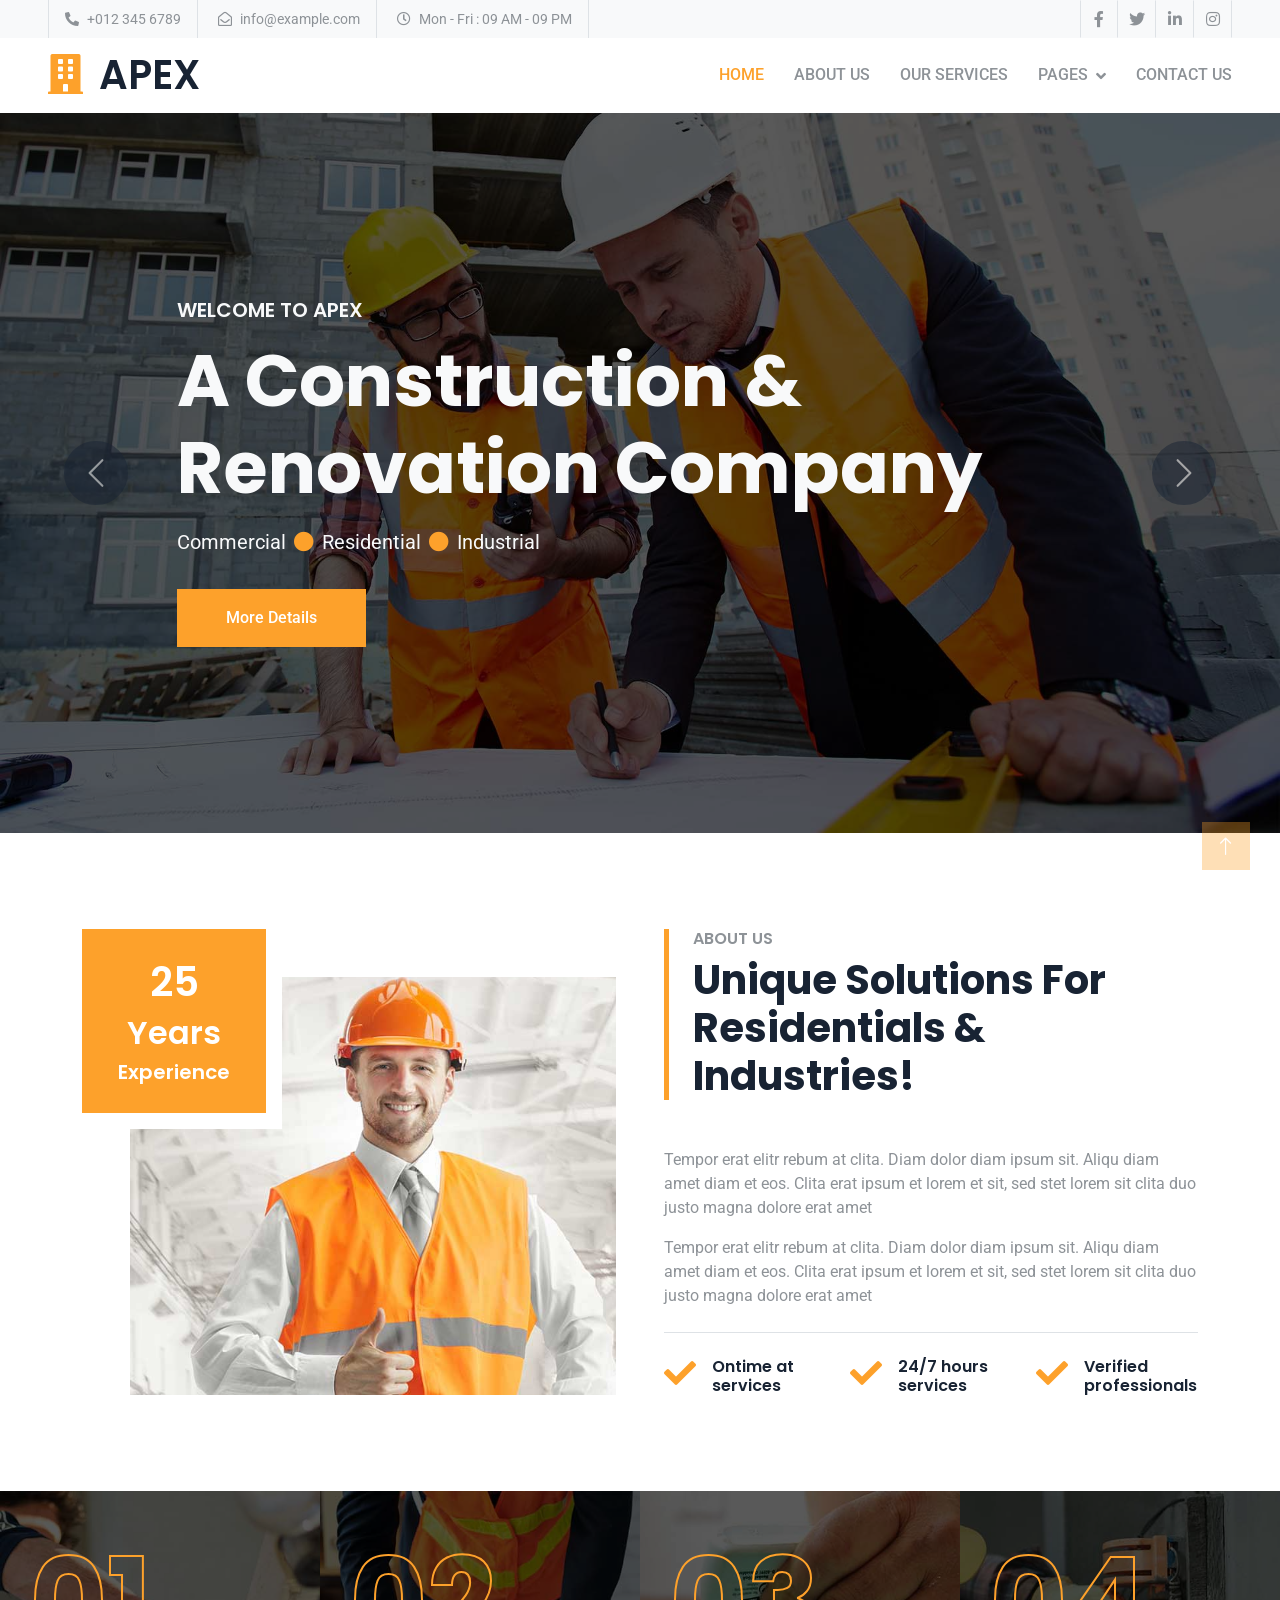
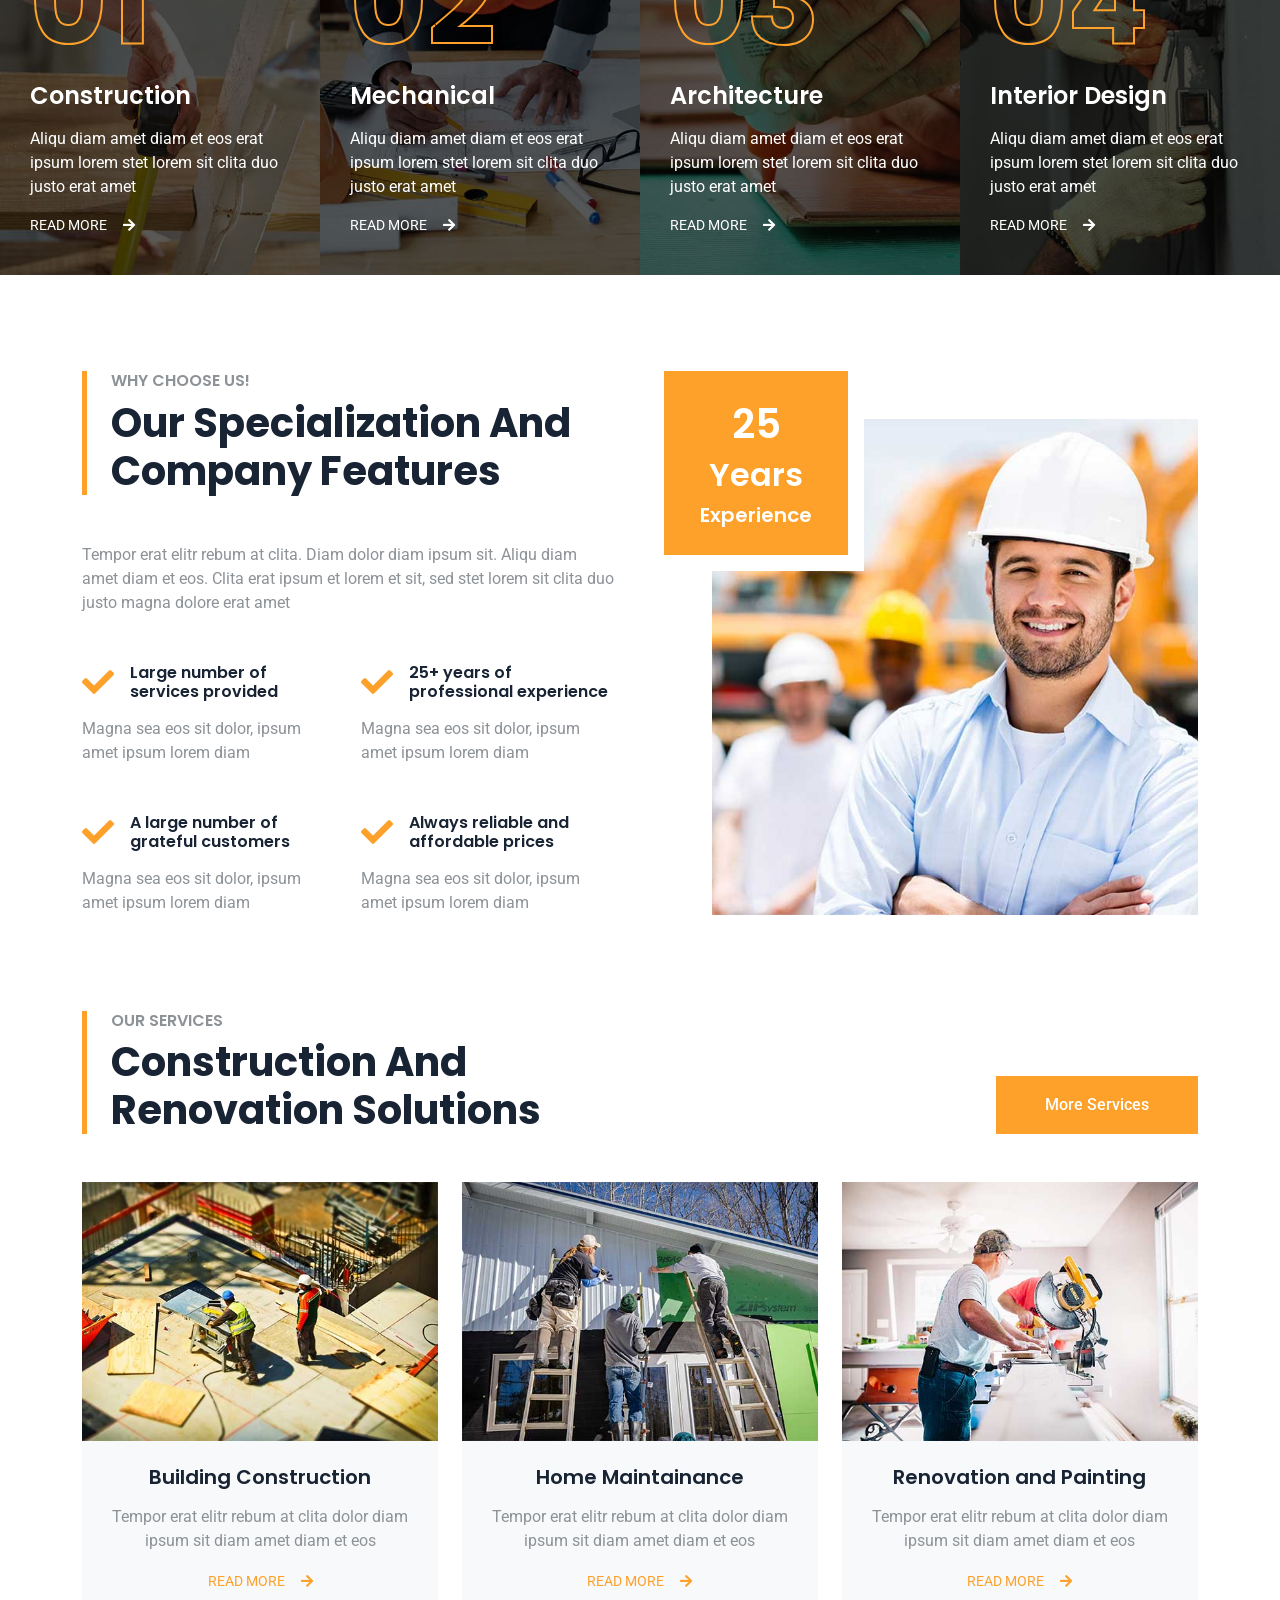
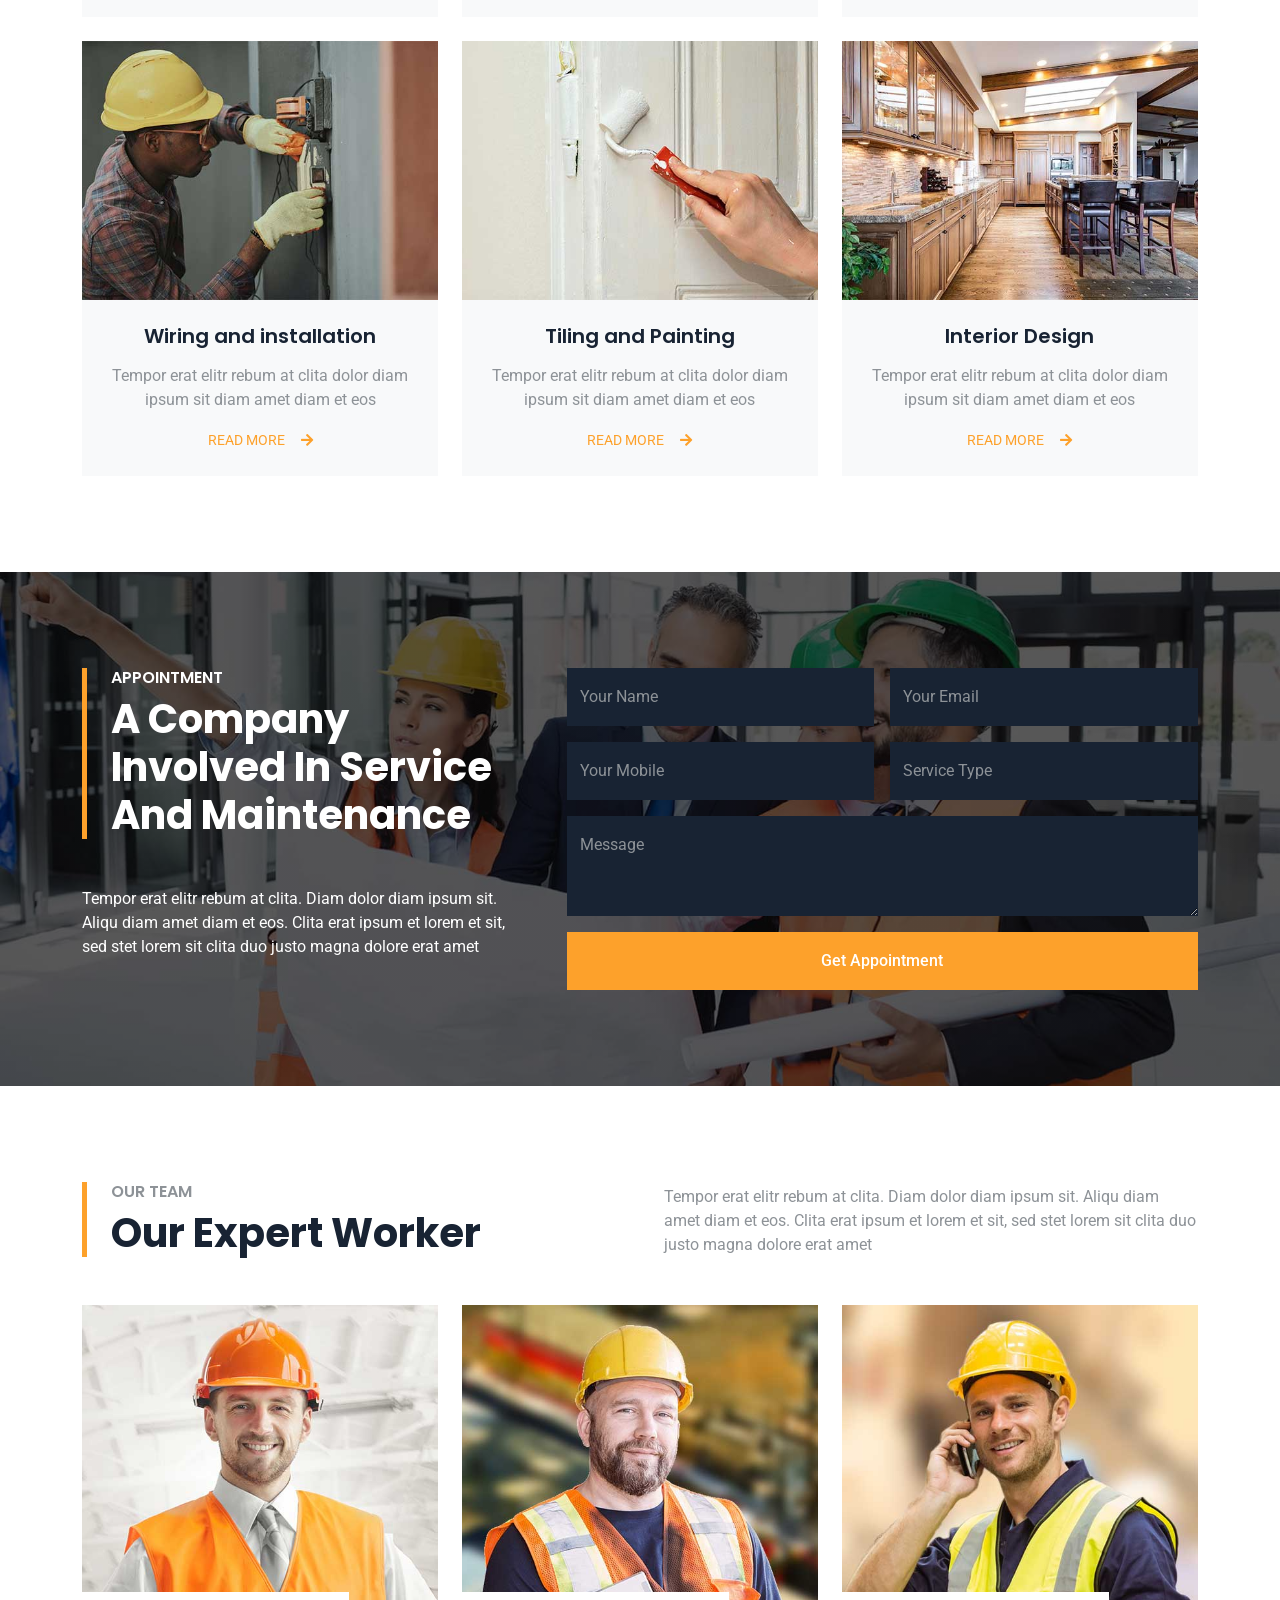
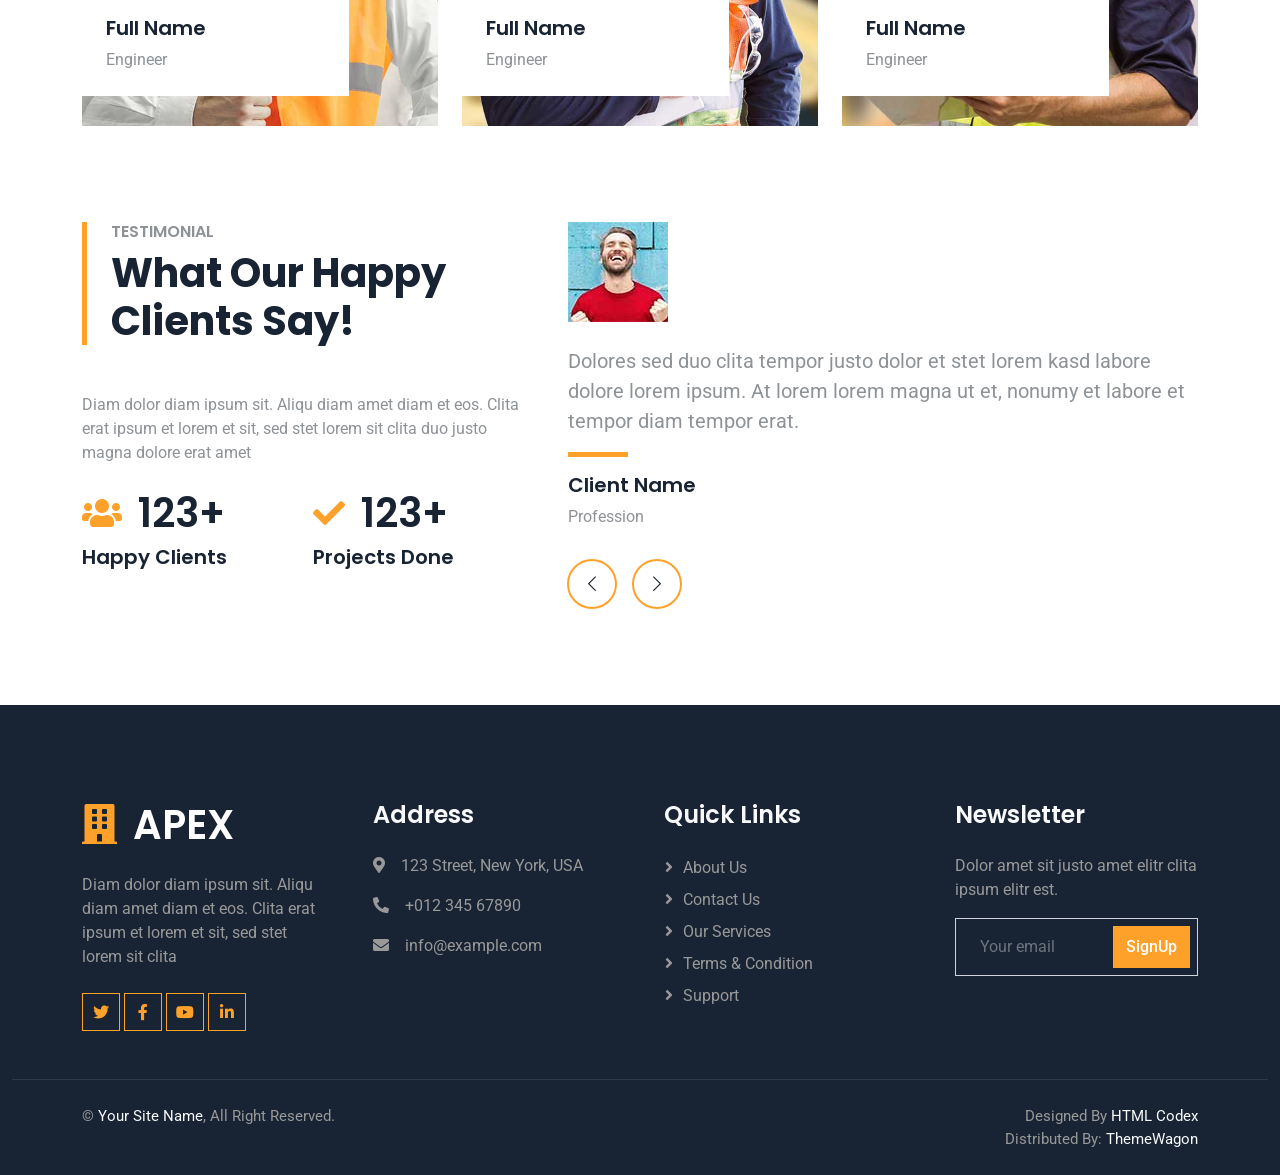
==== index.html @ e8235947 "Initial commit: Apex Bootstrap template v1.0.0" ====
<!DOCTYPE html>
<html lang="en">
  <head>
    <meta charset="utf-8" />
    <title>Apex - Home Repair Website Template</title>
    <meta content="width=device-width, initial-scale=1.0" name="viewport" />
    <meta content="" name="keywords" />
    <meta content="" name="description" />

    <!-- Favicon -->
    <link href="img/favicon.ico" rel="icon" />

    <!-- Google Web Fonts -->
    <link rel="preconnect" href="https://fonts.googleapis.com" />
    <link rel="preconnect" href="https://fonts.gstatic.com" crossorigin />
    <link
      href="https://fonts.googleapis.com/css2?family=Roboto:wght@400;500&family=Poppins:wght@600;700&display=swap"
      rel="stylesheet"
    />

    <!-- Icon Font Stylesheet -->
    <link
      href="https://cdnjs.cloudflare.com/ajax/libs/font-awesome/5.10.0/css/all.min.css"
      rel="stylesheet"
    />
    <link
      href="https://cdn.jsdelivr.net/npm/bootstrap-icons@1.4.1/font/bootstrap-icons.css"
      rel="stylesheet"
    />

    <!-- Libraries Stylesheet -->
    <link href="lib/animate/animate.min.css" rel="stylesheet" />
    <link href="lib/owlcarousel/assets/owl.carousel.min.css" rel="stylesheet" />

    <!-- Customized Bootstrap Stylesheet -->
    <link href="css/bootstrap.min.css" rel="stylesheet" />

    <!-- Template Stylesheet -->
    <link href="css/style.css" rel="stylesheet" />
  </head>

  <body>
    <!-- Spinner Start -->
    <div
      id="spinner"
      class="show bg-white position-fixed translate-middle w-100 vh-100 top-50 start-50 d-flex align-items-center justify-content-center"
    >
      <div class="spinner-grow text-primary" role="status"></div>
    </div>
    <!-- Spinner End -->

    <!-- Topbar Start -->
    <div class="container-fluid bg-light p-0">
      <div class="row gx-0 d-none d-lg-flex">
        <div class="col-lg-7 px-5 text-start">
          <div
            class="h-100 d-inline-flex align-items-center border-start border-end px-3"
          >
            <small class="fa fa-phone-alt me-2"></small>
            <small>+012 345 6789</small>
          </div>
          <div class="h-100 d-inline-flex align-items-center border-end px-3">
            <small class="far fa-envelope-open me-2"></small>
            <small>info@example.com</small>
          </div>
          <div class="h-100 d-inline-flex align-items-center border-end px-3">
            <small class="far fa-clock me-2"></small>
            <small>Mon - Fri : 09 AM - 09 PM</small>
          </div>
        </div>
        <div class="col-lg-5 px-5 text-end">
          <div class="h-100 d-inline-flex align-items-center">
            <a class="btn btn-square border-end border-start" href=""
              ><i class="fab fa-facebook-f"></i
            ></a>
            <a class="btn btn-square border-end" href=""
              ><i class="fab fa-twitter"></i
            ></a>
            <a class="btn btn-square border-end" href=""
              ><i class="fab fa-linkedin-in"></i
            ></a>
            <a class="btn btn-square border-end" href=""
              ><i class="fab fa-instagram"></i
            ></a>
          </div>
        </div>
      </div>
    </div>
    <!-- Topbar End -->

    <!-- Navbar Start -->
    <nav
      class="navbar navbar-expand-lg bg-white navbar-light sticky-top px-4 px-lg-5 py-lg-0"
    >
      <a href="index.html" class="navbar-brand d-flex align-items-center">
        <h1 class="m-0">
          <i class="fa fa-building text-primary me-3"></i>APEX
        </h1>
      </a>
      <button
        type="button"
        class="navbar-toggler"
        data-bs-toggle="collapse"
        data-bs-target="#navbarCollapse"
      >
        <span class="navbar-toggler-icon"></span>
      </button>
      <div class="collapse navbar-collapse" id="navbarCollapse">
        <div class="navbar-nav ms-auto py-3 py-lg-0">
          <a href="index.html" class="nav-item nav-link active">Home</a>
          <a href="about.html" class="nav-item nav-link">About Us</a>
          <a href="service.html" class="nav-item nav-link">Our Services</a>
          <div class="nav-item dropdown">
            <a
              href="#"
              class="nav-link dropdown-toggle"
              data-bs-toggle="dropdown"
              >Pages</a
            >
            <div class="dropdown-menu bg-light m-0">
              <a href="feature.html" class="dropdown-item">Features</a>
              <a href="appointment.html" class="dropdown-item">Appointment</a>
              <a href="team.html" class="dropdown-item">Our Team</a>
              <a href="testimonial.html" class="dropdown-item">Testimonial</a>
              <a href="404.html" class="dropdown-item">404 Page</a>
            </div>
          </div>
          <a href="contact.html" class="nav-item nav-link">Contact Us</a>
        </div>
      </div>
    </nav>
    <!-- Navbar End -->

    <!-- Carousel Start -->
    <div class="container-fluid p-0 mb-5 wow fadeIn" data-wow-delay="0.1s">
      <div id="header-carousel" class="carousel slide" data-bs-ride="carousel">
        <div class="carousel-inner">
          <div class="carousel-item active">
            <img class="w-100" src="img/carousel-1.jpg" alt="Image" />
            <div class="carousel-caption">
              <div class="container">
                <div class="row justify-content-center">
                  <div class="col-12 col-lg-10">
                    <h5
                      class="text-light text-uppercase mb-3 animated slideInDown"
                    >
                      Welcome to Apex
                    </h5>
                    <h1 class="display-2 text-light mb-3 animated slideInDown">
                      A Construction & Renovation Company
                    </h1>
                    <ol class="breadcrumb mb-4 pb-2">
                      <li class="breadcrumb-item fs-5 text-light">
                        Commercial
                      </li>
                      <li class="breadcrumb-item fs-5 text-light">
                        Residential
                      </li>
                      <li class="breadcrumb-item fs-5 text-light">
                        Industrial
                      </li>
                    </ol>
                    <a href="" class="btn btn-primary py-3 px-5"
                      >More Details</a
                    >
                  </div>
                </div>
              </div>
            </div>
          </div>
          <div class="carousel-item">
            <img class="w-100" src="img/carousel-2.jpg" alt="Image" />
            <div class="carousel-caption">
              <div class="container">
                <div class="row justify-content-center">
                  <div class="col-12 col-lg-10">
                    <h5
                      class="text-light text-uppercase mb-3 animated slideInDown"
                    >
                      Welcome to Apex
                    </h5>
                    <h1 class="display-2 text-light mb-3 animated slideInDown">
                      Professional Tiling & Painting Services
                    </h1>
                    <ol class="breadcrumb mb-4 pb-2">
                      <li class="breadcrumb-item fs-5 text-light">
                        Commercial
                      </li>
                      <li class="breadcrumb-item fs-5 text-light">
                        Residential
                      </li>
                      <li class="breadcrumb-item fs-5 text-light">
                        Industrial
                      </li>
                    </ol>
                    <a href="" class="btn btn-primary py-3 px-5"
                      >More Details</a
                    >
                  </div>
                </div>
              </div>
            </div>
          </div>
        </div>
        <button
          class="carousel-control-prev"
          type="button"
          data-bs-target="#header-carousel"
          data-bs-slide="prev"
        >
          <span class="carousel-control-prev-icon" aria-hidden="true"></span>
          <span class="visually-hidden">Previous</span>
        </button>
        <button
          class="carousel-control-next"
          type="button"
          data-bs-target="#header-carousel"
          data-bs-slide="next"
        >
          <span class="carousel-control-next-icon" aria-hidden="true"></span>
          <span class="visually-hidden">Next</span>
        </button>
      </div>
    </div>
    <!-- Carousel End -->

    <!-- About Start -->
    <div class="container-xxl py-5">
      <div class="container">
        <div class="row g-5">
          <div class="col-lg-6 wow fadeInUp" data-wow-delay="0.1s">
            <div
              class="position-relative overflow-hidden ps-5 pt-5 h-100"
              style="min-height: 400px"
            >
              <img
                class="position-absolute w-100 h-100"
                src="img/about.jpg"
                alt=""
                style="object-fit: cover"
              />
              <div
                class="position-absolute top-0 start-0 bg-white pe-3 pb-3"
                style="width: 200px; height: 200px"
              >
                <div
                  class="d-flex flex-column justify-content-center text-center bg-primary h-100 p-3"
                >
                  <h1 class="text-white">25</h1>
                  <h2 class="text-white">Years</h2>
                  <h5 class="text-white mb-0">Experience</h5>
                </div>
              </div>
            </div>
          </div>
          <div class="col-lg-6 wow fadeInUp" data-wow-delay="0.5s">
            <div class="h-100">
              <div class="border-start border-5 border-primary ps-4 mb-5">
                <h6 class="text-body text-uppercase mb-2">About Us</h6>
                <h1 class="display-6 mb-0">
                  Unique Solutions For Residentials & Industries!
                </h1>
              </div>
              <p>
                Tempor erat elitr rebum at clita. Diam dolor diam ipsum sit.
                Aliqu diam amet diam et eos. Clita erat ipsum et lorem et sit,
                sed stet lorem sit clita duo justo magna dolore erat amet
              </p>
              <p class="mb-4">
                Tempor erat elitr rebum at clita. Diam dolor diam ipsum sit.
                Aliqu diam amet diam et eos. Clita erat ipsum et lorem et sit,
                sed stet lorem sit clita duo justo magna dolore erat amet
              </p>
              <div class="border-top mt-4 pt-4">
                <div class="row g-4">
                  <div class="col-sm-4 d-flex wow fadeIn" data-wow-delay="0.1s">
                    <i
                      class="fa fa-check fa-2x text-primary flex-shrink-0 me-3"
                    ></i>
                    <h6 class="mb-0">Ontime at services</h6>
                  </div>
                  <div class="col-sm-4 d-flex wow fadeIn" data-wow-delay="0.3s">
                    <i
                      class="fa fa-check fa-2x text-primary flex-shrink-0 me-3"
                    ></i>
                    <h6 class="mb-0">24/7 hours services</h6>
                  </div>
                  <div class="col-sm-4 d-flex wow fadeIn" data-wow-delay="0.5s">
                    <i
                      class="fa fa-check fa-2x text-primary flex-shrink-0 me-3"
                    ></i>
                    <h6 class="mb-0">Verified professionals</h6>
                  </div>
                </div>
              </div>
            </div>
          </div>
        </div>
      </div>
    </div>
    <!-- About End -->

    <!-- Facts Start -->
    <div class="container-fluid my-5 p-0">
      <div class="row g-0">
        <div class="col-xl-3 col-sm-6 wow fadeIn" data-wow-delay="0.1s">
          <div class="position-relative">
            <img class="img-fluid w-100" src="img/fact-1.jpg" alt="" />
            <div class="facts-overlay">
              <h1 class="display-1">01</h1>
              <h4 class="text-white mb-3">Construction</h4>
              <p class="text-white">
                Aliqu diam amet diam et eos erat ipsum lorem stet lorem sit
                clita duo justo erat amet
              </p>
              <a class="text-white small" href=""
                >READ MORE<i class="fa fa-arrow-right ms-3"></i
              ></a>
            </div>
          </div>
        </div>
        <div class="col-xl-3 col-sm-6 wow fadeIn" data-wow-delay="0.3s">
          <div class="position-relative">
            <img class="img-fluid w-100" src="img/fact-2.jpg" alt="" />
            <div class="facts-overlay">
              <h1 class="display-1">02</h1>
              <h4 class="text-white mb-3">Mechanical</h4>
              <p class="text-white">
                Aliqu diam amet diam et eos erat ipsum lorem stet lorem sit
                clita duo justo erat amet
              </p>
              <a class="text-white small" href=""
                >READ MORE<i class="fa fa-arrow-right ms-3"></i
              ></a>
            </div>
          </div>
        </div>
        <div class="col-xl-3 col-sm-6 wow fadeIn" data-wow-delay="0.5s">
          <div class="position-relative">
            <img class="img-fluid w-100" src="img/fact-3.jpg" alt="" />
            <div class="facts-overlay">
              <h1 class="display-1">03</h1>
              <h4 class="text-white mb-3">Architecture</h4>
              <p class="text-white">
                Aliqu diam amet diam et eos erat ipsum lorem stet lorem sit
                clita duo justo erat amet
              </p>
              <a class="text-white small" href=""
                >READ MORE<i class="fa fa-arrow-right ms-3"></i
              ></a>
            </div>
          </div>
        </div>
        <div class="col-xl-3 col-sm-6 wow fadeIn" data-wow-delay="0.7s">
          <div class="position-relative">
            <img class="img-fluid w-100" src="img/fact-4.jpg" alt="" />
            <div class="facts-overlay">
              <h1 class="display-1">04</h1>
              <h4 class="text-white mb-3">Interior Design</h4>
              <p class="text-white">
                Aliqu diam amet diam et eos erat ipsum lorem stet lorem sit
                clita duo justo erat amet
              </p>
              <a class="text-white small" href=""
                >READ MORE<i class="fa fa-arrow-right ms-3"></i
              ></a>
            </div>
          </div>
        </div>
      </div>
    </div>
    <!-- Facts End -->

    <!-- Features Start -->
    <div class="container-xxl py-5">
      <div class="container">
        <div class="row g-5">
          <div class="col-lg-6 wow fadeInUp" data-wow-delay="0.1s">
            <div class="border-start border-5 border-primary ps-4 mb-5">
              <h6 class="text-body text-uppercase mb-2">Why Choose Us!</h6>
              <h1 class="display-6 mb-0">
                Our Specialization And Company Features
              </h1>
            </div>
            <p class="mb-5">
              Tempor erat elitr rebum at clita. Diam dolor diam ipsum sit. Aliqu
              diam amet diam et eos. Clita erat ipsum et lorem et sit, sed stet
              lorem sit clita duo justo magna dolore erat amet
            </p>
            <div class="row gy-5 gx-4">
              <div class="col-sm-6 wow fadeIn" data-wow-delay="0.1s">
                <div class="d-flex align-items-center mb-3">
                  <i
                    class="fa fa-check fa-2x text-primary flex-shrink-0 me-3"
                  ></i>
                  <h6 class="mb-0">Large number of services provided</h6>
                </div>
                <span
                  >Magna sea eos sit dolor, ipsum amet ipsum lorem diam</span
                >
              </div>
              <div class="col-sm-6 wow fadeIn" data-wow-delay="0.2s">
                <div class="d-flex align-items-center mb-3">
                  <i
                    class="fa fa-check fa-2x text-primary flex-shrink-0 me-3"
                  ></i>
                  <h6 class="mb-0">25+ years of professional experience</h6>
                </div>
                <span
                  >Magna sea eos sit dolor, ipsum amet ipsum lorem diam</span
                >
              </div>
              <div class="col-sm-6 wow fadeIn" data-wow-delay="0.3s">
                <div class="d-flex align-items-center mb-3">
                  <i
                    class="fa fa-check fa-2x text-primary flex-shrink-0 me-3"
                  ></i>
                  <h6 class="mb-0">A large number of grateful customers</h6>
                </div>
                <span
                  >Magna sea eos sit dolor, ipsum amet ipsum lorem diam</span
                >
              </div>
              <div class="col-sm-6 wow fadeIn" data-wow-delay="0.4s">
                <div class="d-flex align-items-center mb-3">
                  <i
                    class="fa fa-check fa-2x text-primary flex-shrink-0 me-3"
                  ></i>
                  <h6 class="mb-0">Always reliable and affordable prices</h6>
                </div>
                <span
                  >Magna sea eos sit dolor, ipsum amet ipsum lorem diam</span
                >
              </div>
            </div>
          </div>
          <div class="col-lg-6 wow fadeInUp" data-wow-delay="0.5s">
            <div
              class="position-relative overflow-hidden ps-5 pt-5 h-100"
              style="min-height: 400px"
            >
              <img
                class="position-absolute w-100 h-100"
                src="img/feature.jpg"
                alt=""
                style="object-fit: cover"
              />
              <div
                class="position-absolute top-0 start-0 bg-white pe-3 pb-3"
                style="width: 200px; height: 200px"
              >
                <div
                  class="d-flex flex-column justify-content-center text-center bg-primary h-100 p-3"
                >
                  <h1 class="text-white">25</h1>
                  <h2 class="text-white">Years</h2>
                  <h5 class="text-white mb-0">Experience</h5>
                </div>
              </div>
            </div>
          </div>
        </div>
      </div>
    </div>
    <!-- Features End -->

    <!-- Service Start -->
    <div class="container-xxl py-5">
      <div class="container">
        <div class="row g-5 align-items-end mb-5">
          <div class="col-lg-6 wow fadeInUp" data-wow-delay="0.1s">
            <div class="border-start border-5 border-primary ps-4">
              <h6 class="text-body text-uppercase mb-2">Our Services</h6>
              <h1 class="display-6 mb-0">
                Construction And Renovation Solutions
              </h1>
            </div>
          </div>
          <div class="col-lg-6 text-lg-end wow fadeInUp" data-wow-delay="0.3s">
            <a class="btn btn-primary py-3 px-5" href="">More Services</a>
          </div>
        </div>
        <div class="row g-4 justify-content-center">
          <div class="col-lg-4 col-md-6 wow fadeInUp" data-wow-delay="0.1s">
            <div class="service-item bg-light overflow-hidden h-100">
              <img class="img-fluid" src="img/service-1.jpg" alt="" />
              <div class="service-text position-relative text-center h-100 p-4">
                <h5 class="mb-3">Building Construction</h5>
                <p>
                  Tempor erat elitr rebum at clita dolor diam ipsum sit diam
                  amet diam et eos
                </p>
                <a class="small" href=""
                  >READ MORE<i class="fa fa-arrow-right ms-3"></i
                ></a>
              </div>
            </div>
          </div>
          <div class="col-lg-4 col-md-6 wow fadeInUp" data-wow-delay="0.3s">
            <div class="service-item bg-light overflow-hidden h-100">
              <img class="img-fluid" src="img/service-2.jpg" alt="" />
              <div class="service-text position-relative text-center h-100 p-4">
                <h5 class="mb-3">Home Maintainance</h5>
                <p>
                  Tempor erat elitr rebum at clita dolor diam ipsum sit diam
                  amet diam et eos
                </p>
                <a class="small" href=""
                  >READ MORE<i class="fa fa-arrow-right ms-3"></i
                ></a>
              </div>
            </div>
          </div>
          <div class="col-lg-4 col-md-6 wow fadeInUp" data-wow-delay="0.5s">
            <div class="service-item bg-light overflow-hidden h-100">
              <img class="img-fluid" src="img/service-3.jpg" alt="" />
              <div class="service-text position-relative text-center h-100 p-4">
                <h5 class="mb-3">Renovation and Painting</h5>
                <p>
                  Tempor erat elitr rebum at clita dolor diam ipsum sit diam
                  amet diam et eos
                </p>
                <a class="small" href=""
                  >READ MORE<i class="fa fa-arrow-right ms-3"></i
                ></a>
              </div>
            </div>
          </div>
          <div class="col-lg-4 col-md-6 wow fadeInUp" data-wow-delay="0.1s">
            <div class="service-item bg-light overflow-hidden h-100">
              <img class="img-fluid" src="img/service-4.jpg" alt="" />
              <div class="service-text position-relative text-center h-100 p-4">
                <h5 class="mb-3">Wiring and installation</h5>
                <p>
                  Tempor erat elitr rebum at clita dolor diam ipsum sit diam
                  amet diam et eos
                </p>
                <a class="small" href=""
                  >READ MORE<i class="fa fa-arrow-right ms-3"></i
                ></a>
              </div>
            </div>
          </div>
          <div class="col-lg-4 col-md-6 wow fadeInUp" data-wow-delay="0.3s">
            <div class="service-item bg-light overflow-hidden h-100">
              <img class="img-fluid" src="img/service-5.jpg" alt="" />
              <div class="service-text position-relative text-center h-100 p-4">
                <h5 class="mb-3">Tiling and Painting</h5>
                <p>
                  Tempor erat elitr rebum at clita dolor diam ipsum sit diam
                  amet diam et eos
                </p>
                <a class="small" href=""
                  >READ MORE<i class="fa fa-arrow-right ms-3"></i
                ></a>
              </div>
            </div>
          </div>
          <div class="col-lg-4 col-md-6 wow fadeInUp" data-wow-delay="0.5s">
            <div class="service-item bg-light overflow-hidden h-100">
              <img class="img-fluid" src="img/service-6.jpg" alt="" />
              <div class="service-text position-relative text-center h-100 p-4">
                <h5 class="mb-3">Interior Design</h5>
                <p>
                  Tempor erat elitr rebum at clita dolor diam ipsum sit diam
                  amet diam et eos
                </p>
                <a class="small" href=""
                  >READ MORE<i class="fa fa-arrow-right ms-3"></i
                ></a>
              </div>
            </div>
          </div>
        </div>
      </div>
    </div>
    <!-- Service End -->

    <!-- Appointment Start -->
    <div
      class="container-fluid appointment my-5 py-5 wow fadeIn"
      data-wow-delay="0.1s"
    >
      <div class="container py-5">
        <div class="row g-5">
          <div class="col-lg-5 col-md-6 wow fadeIn" data-wow-delay="0.3s">
            <div class="border-start border-5 border-primary ps-4 mb-5">
              <h6 class="text-white text-uppercase mb-2">Appointment</h6>
              <h1 class="display-6 text-white mb-0">
                A Company Involved In Service And Maintenance
              </h1>
            </div>
            <p class="text-white mb-0">
              Tempor erat elitr rebum at clita. Diam dolor diam ipsum sit. Aliqu
              diam amet diam et eos. Clita erat ipsum et lorem et sit, sed stet
              lorem sit clita duo justo magna dolore erat amet
            </p>
          </div>
          <div class="col-lg-7 col-md-6 wow fadeIn" data-wow-delay="0.5s">
            <form>
              <div class="row g-3">
                <div class="col-sm-6">
                  <div class="form-floating">
                    <input
                      type="text"
                      class="form-control bg-dark border-0"
                      id="gname"
                      placeholder="Gurdian Name"
                    />
                    <label for="gname">Your Name</label>
                  </div>
                </div>
                <div class="col-sm-6">
                  <div class="form-floating">
                    <input
                      type="email"
                      class="form-control bg-dark border-0"
                      id="gmail"
                      placeholder="Gurdian Email"
                    />
                    <label for="gmail">Your Email</label>
                  </div>
                </div>
                <div class="col-sm-6">
                  <div class="form-floating">
                    <input
                      type="text"
                      class="form-control bg-dark border-0"
                      id="cname"
                      placeholder="Child Name"
                    />
                    <label for="cname">Your Mobile</label>
                  </div>
                </div>
                <div class="col-sm-6">
                  <div class="form-floating">
                    <input
                      type="text"
                      class="form-control bg-dark border-0"
                      id="cage"
                      placeholder="Child Age"
                    />
                    <label for="cage">Service Type</label>
                  </div>
                </div>
                <div class="col-12">
                  <div class="form-floating">
                    <textarea
                      class="form-control bg-dark border-0"
                      placeholder="Leave a message here"
                      id="message"
                      style="height: 100px"
                    ></textarea>
                    <label for="message">Message</label>
                  </div>
                </div>
                <div class="col-12">
                  <button class="btn btn-primary w-100 py-3" type="submit">
                    Get Appointment
                  </button>
                </div>
              </div>
            </form>
          </div>
        </div>
      </div>
    </div>
    <!-- Appointment End -->

    <!-- Team Start -->
    <div class="container-xxl py-5">
      <div class="container">
        <div class="row g-5 align-items-end mb-5">
          <div class="col-lg-6 wow fadeInUp" data-wow-delay="0.1s">
            <div class="border-start border-5 border-primary ps-4">
              <h6 class="text-body text-uppercase mb-2">Our Team</h6>
              <h1 class="display-6 mb-0">Our Expert Worker</h1>
            </div>
          </div>
          <div class="col-lg-6 wow fadeInUp" data-wow-delay="0.3s">
            <p class="mb-0">
              Tempor erat elitr rebum at clita. Diam dolor diam ipsum sit. Aliqu
              diam amet diam et eos. Clita erat ipsum et lorem et sit, sed stet
              lorem sit clita duo justo magna dolore erat amet
            </p>
          </div>
        </div>
        <div class="row g-4">
          <div class="col-lg-4 col-md-6 wow fadeInUp" data-wow-delay="0.1s">
            <div class="team-item position-relative">
              <img class="img-fluid" src="img/team-1.jpg" alt="" />
              <div class="team-text bg-white p-4">
                <h5>Full Name</h5>
                <span>Engineer</span>
              </div>
            </div>
          </div>
          <div class="col-lg-4 col-md-6 wow fadeInUp" data-wow-delay="0.3s">
            <div class="team-item position-relative">
              <img class="img-fluid" src="img/team-2.jpg" alt="" />
              <div class="team-text bg-white p-4">
                <h5>Full Name</h5>
                <span>Engineer</span>
              </div>
            </div>
          </div>
          <div class="col-lg-4 col-md-6 wow fadeInUp" data-wow-delay="0.5s">
            <div class="team-item position-relative">
              <img class="img-fluid" src="img/team-3.jpg" alt="" />
              <div class="team-text bg-white p-4">
                <h5>Full Name</h5>
                <span>Engineer</span>
              </div>
            </div>
          </div>
        </div>
      </div>
    </div>
    <!-- Team End -->

    <!-- Testimonial Start -->
    <div class="container-xxl py-5">
      <div class="container">
        <div class="row g-5">
          <div class="col-lg-5 wow fadeInUp" data-wow-delay="0.1s">
            <div class="border-start border-5 border-primary ps-4 mb-5">
              <h6 class="text-body text-uppercase mb-2">Testimonial</h6>
              <h1 class="display-6 mb-0">What Our Happy Clients Say!</h1>
            </div>
            <p class="mb-4">
              Diam dolor diam ipsum sit. Aliqu diam amet diam et eos. Clita erat
              ipsum et lorem et sit, sed stet lorem sit clita duo justo magna
              dolore erat amet
            </p>
            <div class="row g-4">
              <div class="col-sm-6">
                <div class="d-flex align-items-center mb-2">
                  <i class="fa fa-users fa-2x text-primary flex-shrink-0"></i>
                  <h1 class="ms-3 mb-0">123+</h1>
                </div>
                <h5 class="mb-0">Happy Clients</h5>
              </div>
              <div class="col-sm-6">
                <div class="d-flex align-items-center mb-2">
                  <i class="fa fa-check fa-2x text-primary flex-shrink-0"></i>
                  <h1 class="ms-3 mb-0">123+</h1>
                </div>
                <h5 class="mb-0">Projects Done</h5>
              </div>
            </div>
          </div>
          <div class="col-lg-7 wow fadeInUp" data-wow-delay="0.5s">
            <div class="owl-carousel testimonial-carousel">
              <div class="testimonial-item">
                <img
                  class="img-fluid mb-4"
                  src="img/testimonial-1.jpg"
                  alt=""
                />
                <p class="fs-5">
                  Dolores sed duo clita tempor justo dolor et stet lorem kasd
                  labore dolore lorem ipsum. At lorem lorem magna ut et, nonumy
                  et labore et tempor diam tempor erat.
                </p>
                <div
                  class="bg-primary mb-3"
                  style="width: 60px; height: 5px"
                ></div>
                <h5>Client Name</h5>
                <span>Profession</span>
              </div>
              <div class="testimonial-item">
                <img
                  class="img-fluid mb-4"
                  src="img/testimonial-2.jpg"
                  alt=""
                />
                <p class="fs-5">
                  Dolores sed duo clita tempor justo dolor et stet lorem kasd
                  labore dolore lorem ipsum. At lorem lorem magna ut et, nonumy
                  et labore et tempor diam tempor erat.
                </p>
                <div
                  class="bg-primary mb-3"
                  style="width: 60px; height: 5px"
                ></div>
                <h5>Client Name</h5>
                <span>Profession</span>
              </div>
            </div>
          </div>
        </div>
      </div>
    </div>
    <!-- Testimonial End -->

    <!-- Footer Start -->
    <div
      class="container-fluid bg-dark footer mt-5 pt-5 wow fadeIn"
      data-wow-delay="0.1s"
    >
      <div class="container py-5">
        <div class="row g-5">
          <div class="col-lg-3 col-md-6">
            <h1 class="text-white mb-4">
              <i class="fa fa-building text-primary me-3"></i>APEX
            </h1>
            <p>
              Diam dolor diam ipsum sit. Aliqu diam amet diam et eos. Clita erat
              ipsum et lorem et sit, sed stet lorem sit clita
            </p>
            <div class="d-flex pt-2">
              <a class="btn btn-square btn-outline-primary me-1" href=""
                ><i class="fab fa-twitter"></i
              ></a>
              <a class="btn btn-square btn-outline-primary me-1" href=""
                ><i class="fab fa-facebook-f"></i
              ></a>
              <a class="btn btn-square btn-outline-primary me-1" href=""
                ><i class="fab fa-youtube"></i
              ></a>
              <a class="btn btn-square btn-outline-primary me-0" href=""
                ><i class="fab fa-linkedin-in"></i
              ></a>
            </div>
          </div>
          <div class="col-lg-3 col-md-6">
            <h4 class="text-light mb-4">Address</h4>
            <p>
              <i class="fa fa-map-marker-alt me-3"></i>123 Street, New York, USA
            </p>
            <p><i class="fa fa-phone-alt me-3"></i>+012 345 67890</p>
            <p><i class="fa fa-envelope me-3"></i>info@example.com</p>
          </div>
          <div class="col-lg-3 col-md-6">
            <h4 class="text-light mb-4">Quick Links</h4>
            <a class="btn btn-link" href="">About Us</a>
            <a class="btn btn-link" href="">Contact Us</a>
            <a class="btn btn-link" href="">Our Services</a>
            <a class="btn btn-link" href="">Terms & Condition</a>
            <a class="btn btn-link" href="">Support</a>
          </div>
          <div class="col-lg-3 col-md-6">
            <h4 class="text-light mb-4">Newsletter</h4>
            <p>Dolor amet sit justo amet elitr clita ipsum elitr est.</p>
            <div class="position-relative mx-auto" style="max-width: 400px">
              <input
                class="form-control bg-transparent w-100 py-3 ps-4 pe-5"
                type="text"
                placeholder="Your email"
              />
              <button
                type="button"
                class="btn btn-primary py-2 position-absolute top-0 end-0 mt-2 me-2"
              >
                SignUp
              </button>
            </div>
          </div>
        </div>
      </div>
      <div class="container-fluid copyright">
        <div class="container">
          <div class="row">
            <div class="col-md-6 text-center text-md-start mb-3 mb-md-0">
              &copy; <a href="#">Your Site Name</a>, All Right Reserved.
            </div>
            <div class="col-md-6 text-center text-md-end">
              <!--/*** This template is free as long as you keep the footer author’s credit link/attribution link/backlink. If you'd like to use the template without the footer author’s credit link/attribution link/backlink, you can purchase the Credit Removal License from "https://htmlcodex.com/credit-removal". Thank you for your support. ***/-->
              Designed By <a href="https://htmlcodex.com">HTML Codex</a>
              <br />Distributed By:
              <a href="https://themewagon.com" target="_blank">ThemeWagon</a>
            </div>
          </div>
        </div>
      </div>
    </div>
    <!-- Footer End -->

    <!-- Back to Top -->
    <a href="#" class="btn btn-lg btn-primary btn-lg-square back-to-top"
      ><i class="bi bi-arrow-up"></i
    ></a>

    <!-- JavaScript Libraries -->
    <script src="https://code.jquery.com/jquery-3.4.1.min.js"></script>
    <script src="https://cdn.jsdelivr.net/npm/bootstrap@5.0.0/dist/js/bootstrap.bundle.min.js"></script>
    <script src="lib/wow/wow.min.js"></script>
    <script src="lib/easing/easing.min.js"></script>
    <script src="lib/waypoints/waypoints.min.js"></script>
    <script src="lib/owlcarousel/owl.carousel.min.js"></script>

    <!-- Template Javascript -->
    <script src="js/main.js"></script>
  </body>
</html>
---- css/style.css ----
/********** Template CSS **********/
:root {
    --primary: #FDA12B;
    --secondary: #8D9297;
    --light: #F8F9FA;
    --dark: #182333;
}

.back-to-top {
    position: fixed;
    display: none;
    right: 30px;
    bottom: 30px;
    z-index: 99;
}


/*** Spinner ***/
#spinner {
    opacity: 0;
    visibility: hidden;
    transition: opacity .5s ease-out, visibility 0s linear .5s;
    z-index: 99999;
}

#spinner.show {
    transition: opacity .5s ease-out, visibility 0s linear 0s;
    visibility: visible;
    opacity: 1;
}


/*** Button ***/
.btn {
    font-weight: 500;
    transition: .5s;
}

.btn.btn-primary,
.btn.btn-outline-primary:hover {
    color: #FFFFFF;
}

.btn-square {
    width: 38px;
    height: 38px;
}

.btn-sm-square {
    width: 32px;
    height: 32px;
}

.btn-lg-square {
    width: 48px;
    height: 48px;
}

.btn-square,
.btn-sm-square,
.btn-lg-square {
    padding: 0;
    display: flex;
    align-items: center;
    justify-content: center;
    font-weight: normal;
}


/*** Navbar ***/
.navbar.sticky-top {
    top: -100px;
    transition: .5s;
}

.navbar .navbar-nav .nav-link {
    margin-left: 30px;
    padding: 25px 0;
    color: var(--secondary);
    font-weight: 500;
    text-transform: uppercase;
    outline: none;
}

.navbar .navbar-nav .nav-link:hover,
.navbar .navbar-nav .nav-link.active {
    color: var(--primary);
}

.navbar .dropdown-toggle::after {
    border: none;
    content: "\f107";
    font-family: "Font Awesome 5 Free";
    font-weight: 900;
    vertical-align: middle;
    margin-left: 8px;
}

@media (max-width: 991.98px) {
    .navbar .navbar-nav .nav-link  {
        margin-left: 0;
        padding: 10px 0;
    }

    .navbar .navbar-nav {
        margin-top: 25px;
        border-top: 1px solid #EEEEEE;
    }
}

@media (min-width: 992px) {
    .navbar .nav-item .dropdown-menu {
        display: block;
        border: none;
        margin-top: 0;
        top: 150%;
        right: 0;
        opacity: 0;
        visibility: hidden;
        transition: .5s;
    }

    .navbar .nav-item:hover .dropdown-menu {
        top: 100%;
        visibility: visible;
        transition: .5s;
        opacity: 1;
    }
}


/*** Header ***/
.carousel-caption {
    top: 0;
    left: 0;
    right: 0;
    bottom: 0;
    display: flex;
    align-items: center;
    text-align: start;
    background: rgba(0, 0, 0, .65);
    z-index: 1;
}

.carousel-control-prev,
.carousel-control-next {
    width: 15%;
}

.carousel-control-prev-icon,
.carousel-control-next-icon {
    width: 4rem;
    height: 4rem;
    background-color: var(--dark);
    border: 15px solid var(--dark);
    border-radius: 50px;
}

.carousel-caption .breadcrumb-item+.breadcrumb-item::before {
    content: "\f111";
    font-family: "Font Awesome 5 Free";
    font-weight: 900;
    color: var(--primary);
}

@media (max-width: 768px) {
    #header-carousel .carousel-item {
        position: relative;
        min-height: 450px;
    }
    
    #header-carousel .carousel-item img {
        position: absolute;
        width: 100%;
        height: 100%;
        object-fit: cover;
    }

    .carousel-control-prev-icon,
    .carousel-control-next-icon {
        width: 3rem;
        height: 3rem;
        border-width: 12px;
    }
}

.page-header {
    background: linear-gradient(rgba(0, 0, 0, .65), rgba(0, 0, 0, .65)), url(../img/carousel-1.jpg) center center no-repeat;
    background-size: cover;
}

.page-header .breadcrumb-item+.breadcrumb-item::before {
    color: #999999;
}


/*** Facts ***/
.facts-overlay {
    position: absolute;
    padding: 30px;
    width: 100%;
    height: 100%;
    top: 0;
    left: 0;
    display: flex;
    flex-direction: column;
    justify-content: center;
    background: rgba(0, 0, 0, .65);
}

.facts-overlay h1 {
    font-size: 120px;
    color: transparent;
    -webkit-text-stroke: 2px var(--primary);
}

.facts-overlay a:hover {
    color: var(--primary) !important;
}


/*** Service ***/
.service-text::before {
    position: absolute;
    content: "";
    width: 100%;
    height: 0;
    top: 0;
    left: 0;
    background: var(--primary);
    opacity: 0;
    transition: .5s;
}

.service-item:hover .service-text::before {
    height: 100%;
    opacity: 1;
}

.service-text * {
    position: relative;
    transition: .5s;
    z-index: 1;
}

.service-item:hover .service-text * {
    color: #FFFFFF !important;
}


/*** Appointment ***/
.appointment {
    background: linear-gradient(rgba(0, 0, 0, .65), rgba(0, 0, 0, .65)), url(../img/carousel-2.jpg) center center no-repeat;
    background-size: cover;
}


/*** Team ***/
.team-text {
    position: absolute;
    width: 75%;
    bottom: 30px;
    left: 0;
    transition: .5s;
}

.team-item:hover .team-text {
    width: 100%;
}

.team-text * {
    transition: .5s;
}

.team-item:hover .team-text * {
    letter-spacing: 2px;
}


/*** Testimonial ***/
.testimonial-carousel .owl-item img {
    width: 100px;
    height: 100px;
}

.testimonial-carousel .owl-nav {
    margin-top: 30px;
    display: flex;
    justify-content: start;
}

.testimonial-carousel .owl-nav .owl-prev,
.testimonial-carousel .owl-nav .owl-next {
    margin-right: 15px;
    width: 50px;
    height: 50px;
    display: flex;
    align-items: center;
    justify-content: center;
    color: var(--dark);
    border: 2px solid var(--primary);
    border-radius: 50px;
    font-size: 18px;
    transition: .5s;
}

.testimonial-carousel .owl-nav .owl-prev:hover,
.testimonial-carousel .owl-nav .owl-next:hover {
    color: #FFFFFF;
    background: var(--primary);
}


/*** Footer ***/
.footer {
    color: #999999;
}

.footer .btn.btn-link {
    display: block;
    margin-bottom: 5px;
    padding: 0;
    text-align: left;
    color: #999999;
    font-weight: normal;
    text-transform: capitalize;
    transition: .3s;
}

.footer .btn.btn-link::before {
    position: relative;
    content: "\f105";
    font-family: "Font Awesome 5 Free";
    font-weight: 900;
    color: #999999;
    margin-right: 10px;
}

.footer .btn.btn-link:hover {
    color: var(--light);
    letter-spacing: 1px;
    box-shadow: none;
}

.footer .copyright {
    padding: 25px 0;
    font-size: 15px;
    border-top: 1px solid rgba(256, 256, 256, .1);
}

.footer .copyright a {
    color: var(--light);
}

.footer .copyright a:hover {
    color: var(--primary);
}
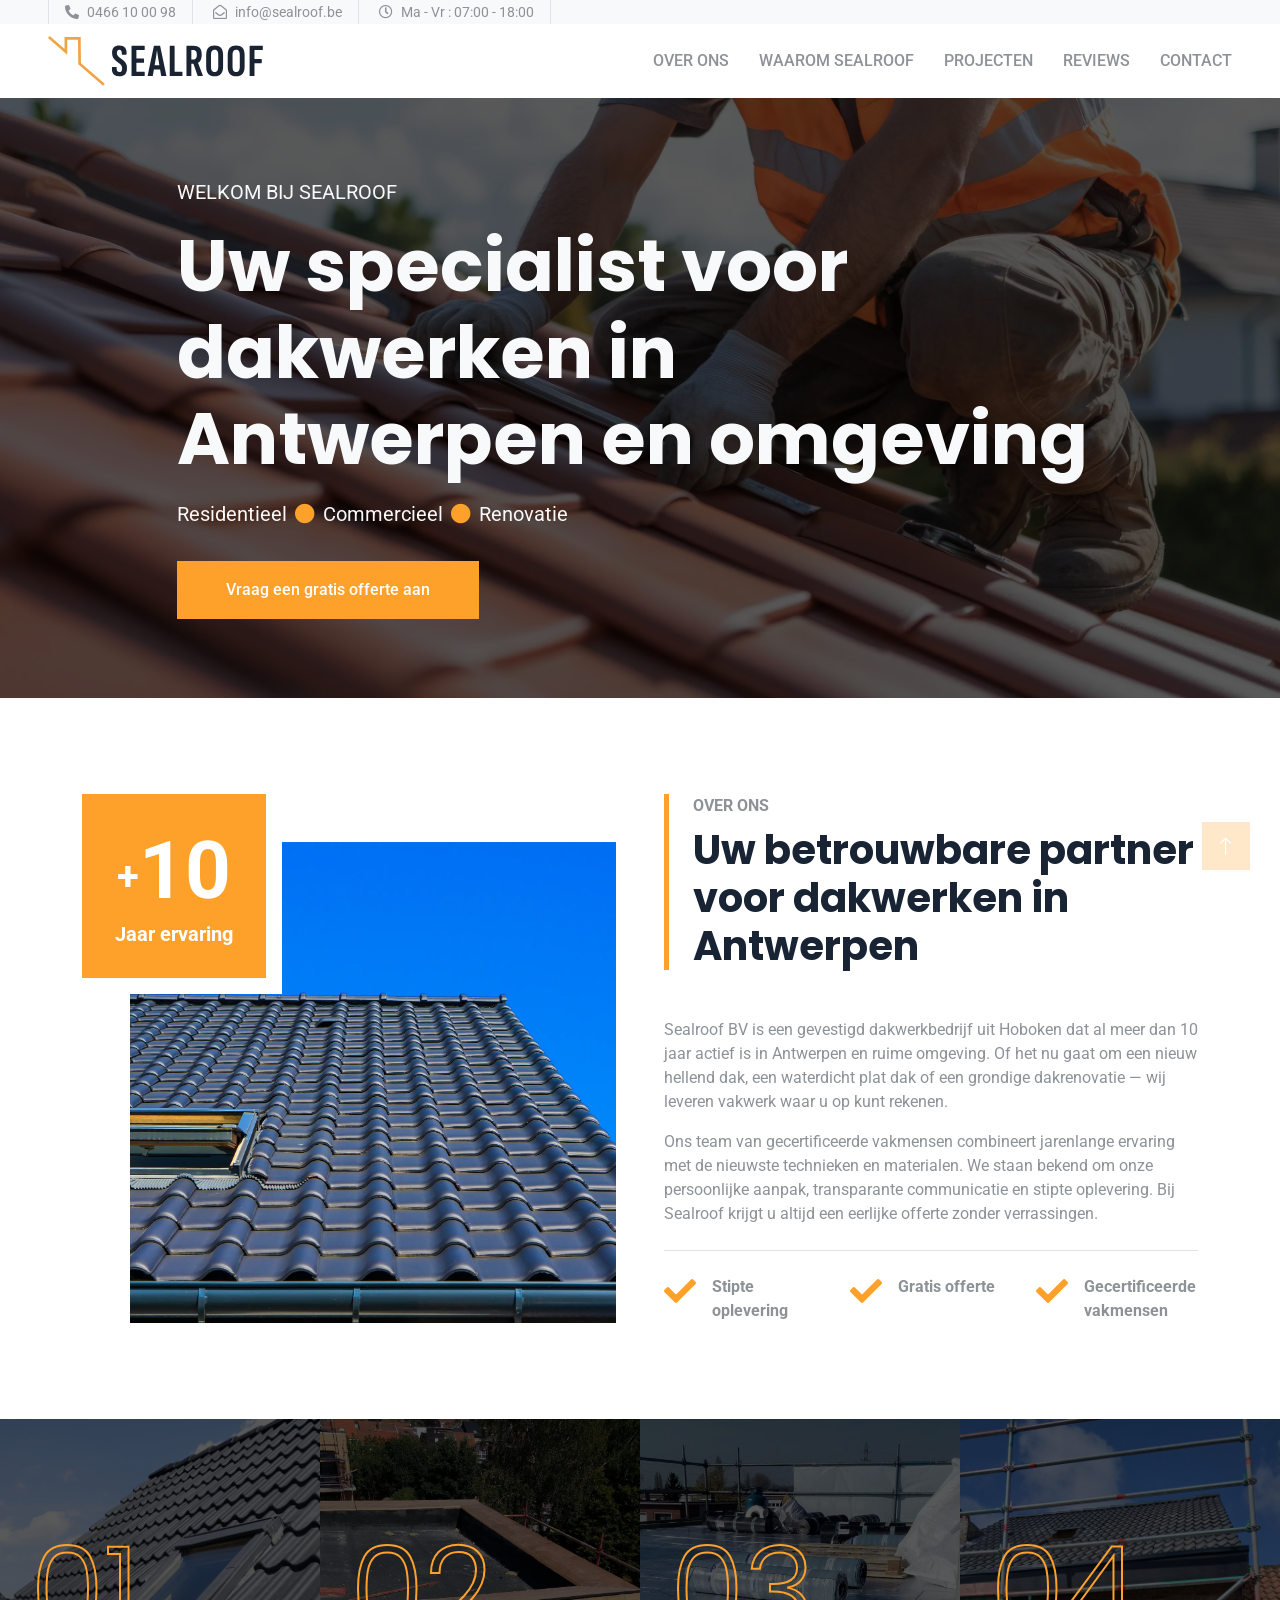
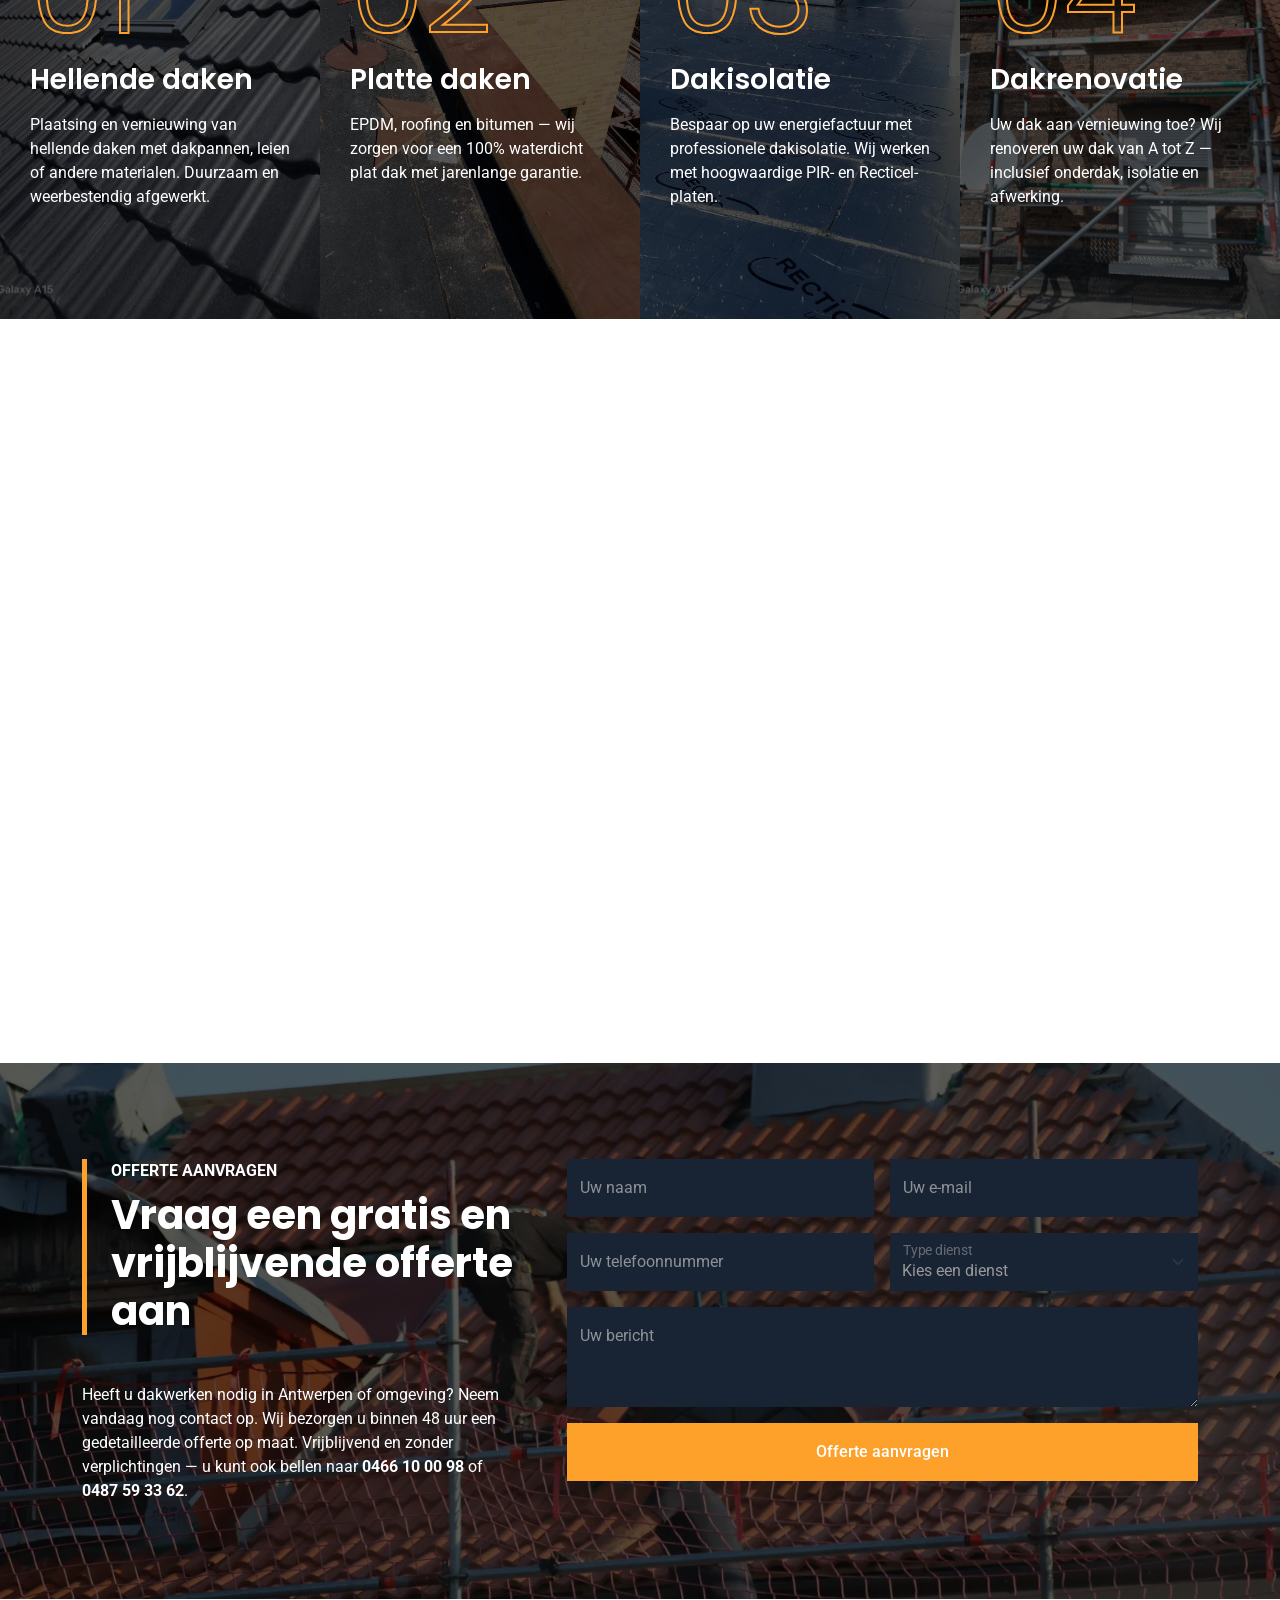
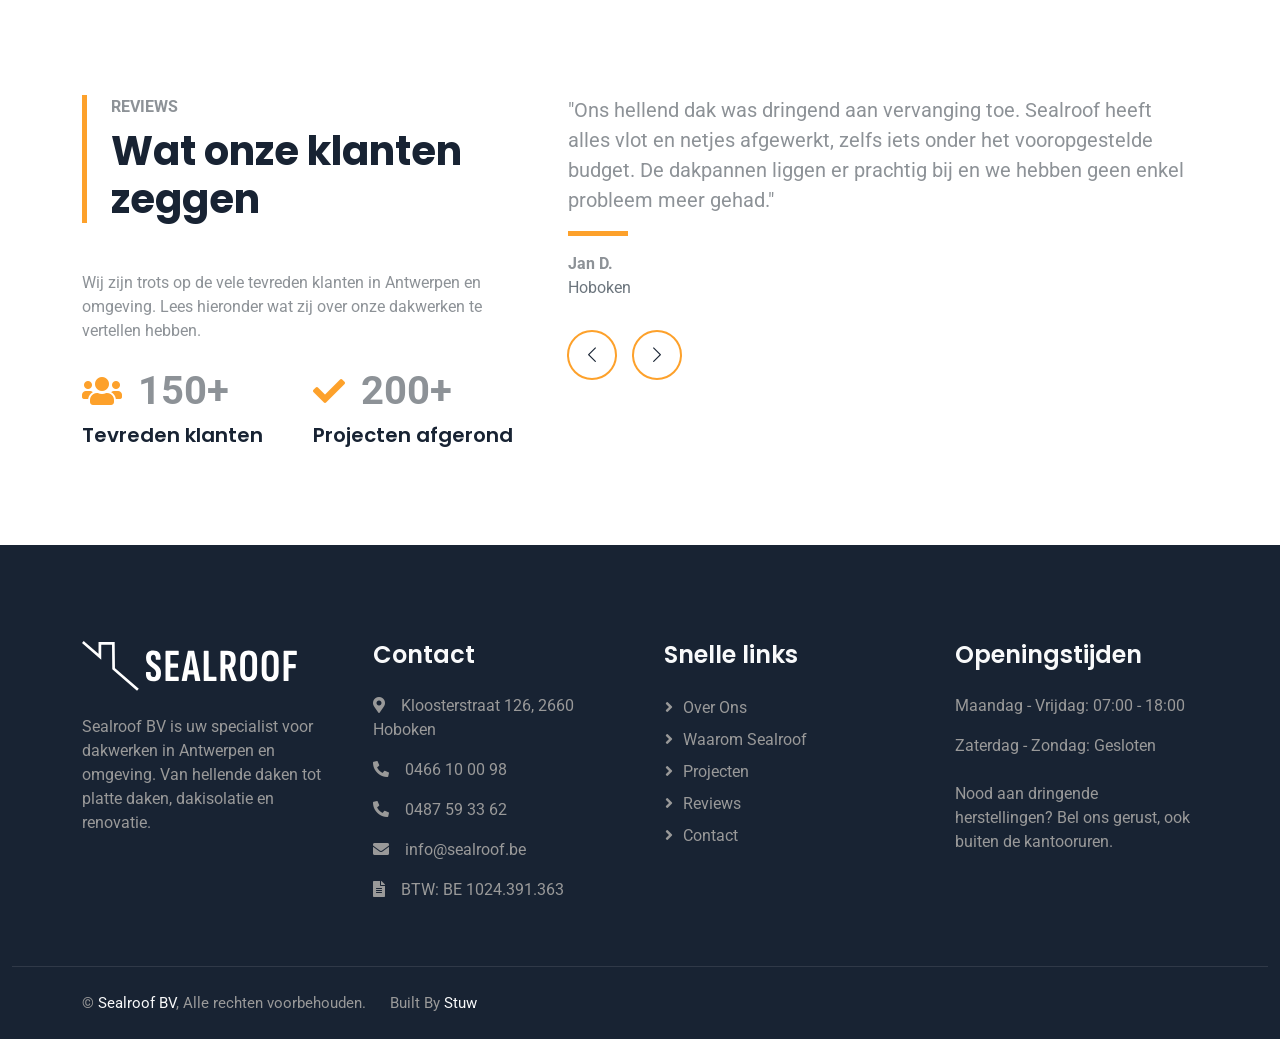
==== commit c51712e3: "Update ui" ====
--- a/index.html
+++ b/index.html
@@ -1,20 +1,26 @@
-<!DOCTYPE html>
-<html lang="en">
+<!doctype html>
+<html lang="nl">
   <head>
     <meta charset="utf-8" />
-    <title>Apex - Home Repair Website Template</title>
+    <title>Dakwerken Antwerpen & Hoboken | Sealroof BV</title>
     <meta content="width=device-width, initial-scale=1.0" name="viewport" />
-    <meta content="" name="keywords" />
-    <meta content="" name="description" />
+    <meta
+      content="dakwerken Antwerpen, dakwerken Hoboken, dakwerker Antwerpen, dakrenovatie Antwerpen, dakisolatie Hoboken"
+      name="keywords"
+    />
+    <meta
+      content="Sealroof BV — uw specialist voor dakwerken in Antwerpen en Hoboken. Hellende daken, platte daken, dakisolatie en dakrenovatie. Vraag een gratis offerte aan."
+      name="description"
+    />
 
     <!-- Favicon -->
-    <link href="img/favicon.ico" rel="icon" />
+    <link rel="icon" type="image/svg+xml" href="svg/favicon.svg" />
 
     <!-- Google Web Fonts -->
     <link rel="preconnect" href="https://fonts.googleapis.com" />
     <link rel="preconnect" href="https://fonts.gstatic.com" crossorigin />
     <link
-      href="https://fonts.googleapis.com/css2?family=Roboto:wght@400;500&family=Poppins:wght@600;700&display=swap"
+      href="https://fonts.googleapis.com/css2?family=Roboto:wght@300;400;500&family=Poppins:wght@600;700&display=swap"
       rel="stylesheet"
     />
 
@@ -37,6 +43,33 @@
 
     <!-- Template Stylesheet -->
     <link href="css/style.css" rel="stylesheet" />
+
+    <!-- Structured Data -->
+    <script type="application/ld+json">
+      {
+        "@context": "https://schema.org",
+        "@type": "LocalBusiness",
+        "name": "Sealroof BV",
+        "description": "Dakwerkbedrijf gespecialiseerd in hellende daken, platte daken, dakisolatie en dakrenovatie in Antwerpen en omgeving.",
+        "url": "https://www.sealroof.be",
+        "telephone": "+32466100098",
+        "email": "info@sealroof.be",
+        "address": {
+          "@type": "PostalAddress",
+          "streetAddress": "Kloosterstraat 126",
+          "addressLocality": "Hoboken",
+          "postalCode": "2660",
+          "addressRegion": "Antwerpen",
+          "addressCountry": "BE"
+        },
+        "areaServed": {
+          "@type": "City",
+          "name": "Antwerpen"
+        },
+        "openingHours": "Mo-Fr 07:00-18:00",
+        "priceRange": "$$"
+      }
+    </script>
   </head>
 
   <body>
@@ -57,32 +90,28 @@
             class="h-100 d-inline-flex align-items-center border-start border-end px-3"
           >
             <small class="fa fa-phone-alt me-2"></small>
-            <small>+012 345 6789</small>
+            <small>0466 10 00 98</small>
           </div>
           <div class="h-100 d-inline-flex align-items-center border-end px-3">
             <small class="far fa-envelope-open me-2"></small>
-            <small>info@example.com</small>
+            <small>info@sealroof.be</small>
           </div>
           <div class="h-100 d-inline-flex align-items-center border-end px-3">
             <small class="far fa-clock me-2"></small>
-            <small>Mon - Fri : 09 AM - 09 PM</small>
+            <small>Ma - Vr : 07:00 - 18:00</small>
           </div>
         </div>
         <div class="col-lg-5 px-5 text-end">
+          <!-- Socials tijdelijk uitgeschakeld
           <div class="h-100 d-inline-flex align-items-center">
-            <a class="btn btn-square border-end border-start" href=""
+            <a class="btn btn-square border-end border-start" href="https://www.facebook.com/" target="_blank" aria-label="Facebook"
               ><i class="fab fa-facebook-f"></i
             ></a>
-            <a class="btn btn-square border-end" href=""
-              ><i class="fab fa-twitter"></i
-            ></a>
-            <a class="btn btn-square border-end" href=""
-              ><i class="fab fa-linkedin-in"></i
-            ></a>
-            <a class="btn btn-square border-end" href=""
+            <a class="btn btn-square border-end" href="https://www.instagram.com/" target="_blank" aria-label="Instagram"
               ><i class="fab fa-instagram"></i
             ></a>
           </div>
+          -->
         </div>
       </div>
     </div>
@@ -92,10 +121,12 @@
     <nav
       class="navbar navbar-expand-lg bg-white navbar-light sticky-top px-4 px-lg-5 py-lg-0"
     >
-      <a href="index.html" class="navbar-brand d-flex align-items-center">
-        <h1 class="m-0">
-          <i class="fa fa-building text-primary me-3"></i>APEX
-        </h1>
+      <a href="#" class="navbar-brand d-flex align-items-center">
+        <img
+          src="svg/logo.svg"
+          alt="Sealroof BV — dakwerken Antwerpen"
+          style="height: 50px"
+        />
       </a>
       <button
         type="button"
@@ -107,125 +138,59 @@
       </button>
       <div class="collapse navbar-collapse" id="navbarCollapse">
         <div class="navbar-nav ms-auto py-3 py-lg-0">
-          <a href="index.html" class="nav-item nav-link active">Home</a>
-          <a href="about.html" class="nav-item nav-link">About Us</a>
-          <a href="service.html" class="nav-item nav-link">Our Services</a>
-          <div class="nav-item dropdown">
-            <a
-              href="#"
-              class="nav-link dropdown-toggle"
-              data-bs-toggle="dropdown"
-              >Pages</a
-            >
-            <div class="dropdown-menu bg-light m-0">
-              <a href="feature.html" class="dropdown-item">Features</a>
-              <a href="appointment.html" class="dropdown-item">Appointment</a>
-              <a href="team.html" class="dropdown-item">Our Team</a>
-              <a href="testimonial.html" class="dropdown-item">Testimonial</a>
-              <a href="404.html" class="dropdown-item">404 Page</a>
-            </div>
-          </div>
-          <a href="contact.html" class="nav-item nav-link">Contact Us</a>
+          <a href="#over-ons" class="nav-item nav-link">Over ons</a>
+          <a href="#waarom-sealroof" class="nav-item nav-link"
+            >Waarom Sealroof</a
+          >
+          <a href="#projecten" class="nav-item nav-link">Projecten</a>
+          <a href="#reviews" class="nav-item nav-link">Reviews</a>
+          <a href="#contact" class="nav-item nav-link">Contact</a>
         </div>
       </div>
     </nav>
     <!-- Navbar End -->
 
-    <!-- Carousel Start -->
+    <!-- Hero Start -->
     <div class="container-fluid p-0 mb-5 wow fadeIn" data-wow-delay="0.1s">
-      <div id="header-carousel" class="carousel slide" data-bs-ride="carousel">
-        <div class="carousel-inner">
-          <div class="carousel-item active">
-            <img class="w-100" src="img/carousel-1.jpg" alt="Image" />
-            <div class="carousel-caption">
-              <div class="container">
-                <div class="row justify-content-center">
-                  <div class="col-12 col-lg-10">
-                    <h5
-                      class="text-light text-uppercase mb-3 animated slideInDown"
-                    >
-                      Welcome to Apex
-                    </h5>
-                    <h1 class="display-2 text-light mb-3 animated slideInDown">
-                      A Construction & Renovation Company
-                    </h1>
-                    <ol class="breadcrumb mb-4 pb-2">
-                      <li class="breadcrumb-item fs-5 text-light">
-                        Commercial
-                      </li>
-                      <li class="breadcrumb-item fs-5 text-light">
-                        Residential
-                      </li>
-                      <li class="breadcrumb-item fs-5 text-light">
-                        Industrial
-                      </li>
-                    </ol>
-                    <a href="" class="btn btn-primary py-3 px-5"
-                      >More Details</a
-                    >
-                  </div>
-                </div>
-              </div>
-            </div>
-          </div>
-          <div class="carousel-item">
-            <img class="w-100" src="img/carousel-2.jpg" alt="Image" />
-            <div class="carousel-caption">
-              <div class="container">
-                <div class="row justify-content-center">
-                  <div class="col-12 col-lg-10">
-                    <h5
-                      class="text-light text-uppercase mb-3 animated slideInDown"
-                    >
-                      Welcome to Apex
-                    </h5>
-                    <h1 class="display-2 text-light mb-3 animated slideInDown">
-                      Professional Tiling & Painting Services
-                    </h1>
-                    <ol class="breadcrumb mb-4 pb-2">
-                      <li class="breadcrumb-item fs-5 text-light">
-                        Commercial
-                      </li>
-                      <li class="breadcrumb-item fs-5 text-light">
-                        Residential
-                      </li>
-                      <li class="breadcrumb-item fs-5 text-light">
-                        Industrial
-                      </li>
-                    </ol>
-                    <a href="" class="btn btn-primary py-3 px-5"
-                      >More Details</a
-                    >
-                  </div>
-                </div>
-              </div>
-            </div>
-          </div>
-        </div>
-        <button
-          class="carousel-control-prev"
-          type="button"
-          data-bs-target="#header-carousel"
-          data-bs-slide="prev"
-        >
-          <span class="carousel-control-prev-icon" aria-hidden="true"></span>
-          <span class="visually-hidden">Previous</span>
-        </button>
-        <button
-          class="carousel-control-next"
-          type="button"
-          data-bs-target="#header-carousel"
-          data-bs-slide="next"
-        >
-          <span class="carousel-control-next-icon" aria-hidden="true"></span>
-          <span class="visually-hidden">Next</span>
-        </button>
-      </div>
-    </div>
-    <!-- Carousel End -->
+      <div class="hero-section position-relative">
+        <img
+          class="w-100"
+          src="img/stock/stock-7.webp"
+          alt="Dakwerker van Sealroof plaatst dakpannen op hellend dak in Antwerpen"
+        />
+        <div class="carousel-caption">
+          <div class="container">
+            <div class="row justify-content-center">
+              <div class="col-12 col-lg-10">
+                <span
+                  class="text-light text-uppercase mb-3 animated slideInDown d-block fs-5"
+                >
+                  Welkom bij Sealroof
+                </span>
+                <h1
+                  class="display-2 text-light mb-3 animated slideInDown"
+                  style="text-wrap: balance"
+                >
+                  Uw specialist voor dakwerken in Antwerpen en omgeving
+                </h1>
+                <ol class="breadcrumb mb-4 pb-2">
+                  <li class="breadcrumb-item fs-5 text-light">Residentieel</li>
+                  <li class="breadcrumb-item fs-5 text-light">Commercieel</li>
+                  <li class="breadcrumb-item fs-5 text-light">Renovatie</li>
+                </ol>
+                <a href="#contact" class="btn btn-primary py-3 px-5"
+                  >Vraag een gratis offerte aan</a
+                >
+              </div>
+            </div>
+          </div>
+        </div>
+      </div>
+    </div>
+    <!-- Hero End -->
 
     <!-- About Start -->
-    <div class="container-xxl py-5">
+    <div id="over-ons" class="container-xxl py-5">
       <div class="container">
         <div class="row g-5">
           <div class="col-lg-6 wow fadeInUp" data-wow-delay="0.1s">
@@ -235,8 +200,8 @@
             >
               <img
                 class="position-absolute w-100 h-100"
-                src="img/about.jpg"
-                alt=""
+                src="img/stock/stock-9.webp"
+                alt="Medewerker van Sealroof plaatst dakisolatie op plat dak in Antwerpen"
                 style="object-fit: cover"
               />
               <div
@@ -246,9 +211,12 @@
                 <div
                   class="d-flex flex-column justify-content-center text-center bg-primary h-100 p-3"
                 >
-                  <h1 class="text-white">25</h1>
-                  <h2 class="text-white">Years</h2>
-                  <h5 class="text-white mb-0">Experience</h5>
+                  <span class="display-1 text-white fw-bold"
+                    ><span style="font-size: 0.5em; vertical-align: middle"
+                      >+</span
+                    >10</span
+                  >
+                  <span class="fs-5 text-white fw-bold">Jaar ervaring</span>
                 </div>
               </div>
             </div>
@@ -256,20 +224,26 @@
           <div class="col-lg-6 wow fadeInUp" data-wow-delay="0.5s">
             <div class="h-100">
               <div class="border-start border-5 border-primary ps-4 mb-5">
-                <h6 class="text-body text-uppercase mb-2">About Us</h6>
-                <h1 class="display-6 mb-0">
-                  Unique Solutions For Residentials & Industries!
-                </h1>
+                <span class="text-body text-uppercase mb-2 d-block fw-bold"
+                  >Over ons</span
+                >
+                <h2 class="display-6 mb-0">
+                  Uw betrouwbare partner voor dakwerken in Antwerpen
+                </h2>
               </div>
               <p>
-                Tempor erat elitr rebum at clita. Diam dolor diam ipsum sit.
-                Aliqu diam amet diam et eos. Clita erat ipsum et lorem et sit,
-                sed stet lorem sit clita duo justo magna dolore erat amet
+                Sealroof BV is een gevestigd dakwerkbedrijf uit Hoboken dat al
+                meer dan 10 jaar actief is in Antwerpen en ruime omgeving. Of
+                het nu gaat om een nieuw hellend dak, een waterdicht plat dak of
+                een grondige dakrenovatie — wij leveren vakwerk waar u op kunt
+                rekenen.
               </p>
               <p class="mb-4">
-                Tempor erat elitr rebum at clita. Diam dolor diam ipsum sit.
-                Aliqu diam amet diam et eos. Clita erat ipsum et lorem et sit,
-                sed stet lorem sit clita duo justo magna dolore erat amet
+                Ons team van gecertificeerde vakmensen combineert jarenlange
+                ervaring met de nieuwste technieken en materialen. We staan
+                bekend om onze persoonlijke aanpak, transparante communicatie en
+                stipte oplevering. Bij Sealroof krijgt u altijd een eerlijke
+                offerte zonder verrassingen.
               </p>
               <div class="border-top mt-4 pt-4">
                 <div class="row g-4">
@@ -277,19 +251,19 @@
                     <i
                       class="fa fa-check fa-2x text-primary flex-shrink-0 me-3"
                     ></i>
-                    <h6 class="mb-0">Ontime at services</h6>
+                    <span class="fw-bold">Stipte oplevering</span>
                   </div>
                   <div class="col-sm-4 d-flex wow fadeIn" data-wow-delay="0.3s">
                     <i
                       class="fa fa-check fa-2x text-primary flex-shrink-0 me-3"
                     ></i>
-                    <h6 class="mb-0">24/7 hours services</h6>
+                    <span class="fw-bold">Gratis offerte</span>
                   </div>
                   <div class="col-sm-4 d-flex wow fadeIn" data-wow-delay="0.5s">
                     <i
                       class="fa fa-check fa-2x text-primary flex-shrink-0 me-3"
                     ></i>
-                    <h6 class="mb-0">Verified professionals</h6>
+                    <span class="fw-bold">Gecertificeerde vakmensen</span>
                   </div>
                 </div>
               </div>
@@ -300,92 +274,98 @@
     </div>
     <!-- About End -->
 
-    <!-- Facts Start -->
-    <div class="container-fluid my-5 p-0">
+    <!-- Facts / Diensten-overzicht Start -->
+    <div id="diensten" class="container-fluid my-5 p-0">
       <div class="row g-0">
         <div class="col-xl-3 col-sm-6 wow fadeIn" data-wow-delay="0.1s">
-          <div class="position-relative">
-            <img class="img-fluid w-100" src="img/fact-1.jpg" alt="" />
+          <div class="position-relative facts-item">
+            <img
+              class="facts-img"
+              src="img/sealroof/12.jpg"
+              alt="Hellend dak met dakpannen en dakraam in Hoboken"
+            />
             <div class="facts-overlay">
-              <h1 class="display-1">01</h1>
-              <h4 class="text-white mb-3">Construction</h4>
+              <span class="display-1">01</span>
+              <h3 class="text-white mb-3">Hellende daken</h3>
               <p class="text-white">
-                Aliqu diam amet diam et eos erat ipsum lorem stet lorem sit
-                clita duo justo erat amet
+                Plaatsing en vernieuwing van hellende daken met dakpannen, leien
+                of andere materialen. Duurzaam en weerbestendig afgewerkt.
               </p>
-              <a class="text-white small" href=""
-                >READ MORE<i class="fa fa-arrow-right ms-3"></i
-              ></a>
             </div>
           </div>
         </div>
         <div class="col-xl-3 col-sm-6 wow fadeIn" data-wow-delay="0.3s">
-          <div class="position-relative">
-            <img class="img-fluid w-100" src="img/fact-2.jpg" alt="" />
+          <div class="position-relative facts-item">
+            <img
+              class="facts-img"
+              src="img/sealroof/0.jpg"
+              alt="Afgewerkt plat dak met EPDM-roofing in Antwerpen"
+            />
             <div class="facts-overlay">
-              <h1 class="display-1">02</h1>
-              <h4 class="text-white mb-3">Mechanical</h4>
+              <span class="display-1">02</span>
+              <h3 class="text-white mb-3">Platte daken</h3>
               <p class="text-white">
-                Aliqu diam amet diam et eos erat ipsum lorem stet lorem sit
-                clita duo justo erat amet
+                EPDM, roofing en bitumen — wij zorgen voor een 100% waterdicht
+                plat dak met jarenlange garantie.
               </p>
-              <a class="text-white small" href=""
-                >READ MORE<i class="fa fa-arrow-right ms-3"></i
-              ></a>
             </div>
           </div>
         </div>
         <div class="col-xl-3 col-sm-6 wow fadeIn" data-wow-delay="0.5s">
-          <div class="position-relative">
-            <img class="img-fluid w-100" src="img/fact-3.jpg" alt="" />
+          <div class="position-relative facts-item">
+            <img
+              class="facts-img"
+              src="img/sealroof/1.jpg"
+              alt="Dakisolatie met Recticel PIR-platen op plat dak in Antwerpen"
+            />
             <div class="facts-overlay">
-              <h1 class="display-1">03</h1>
-              <h4 class="text-white mb-3">Architecture</h4>
+              <span class="display-1">03</span>
+              <h3 class="text-white mb-3">Dakisolatie</h3>
               <p class="text-white">
-                Aliqu diam amet diam et eos erat ipsum lorem stet lorem sit
-                clita duo justo erat amet
+                Bespaar op uw energiefactuur met professionele dakisolatie. Wij
+                werken met hoogwaardige PIR- en Recticel-platen.
               </p>
-              <a class="text-white small" href=""
-                >READ MORE<i class="fa fa-arrow-right ms-3"></i
-              ></a>
             </div>
           </div>
         </div>
         <div class="col-xl-3 col-sm-6 wow fadeIn" data-wow-delay="0.7s">
-          <div class="position-relative">
-            <img class="img-fluid w-100" src="img/fact-4.jpg" alt="" />
+          <div class="position-relative facts-item">
+            <img
+              class="facts-img"
+              src="img/sealroof/15.jpg"
+              alt="Dakrenovatie van rijwoning met stelling in Hoboken"
+            />
             <div class="facts-overlay">
-              <h1 class="display-1">04</h1>
-              <h4 class="text-white mb-3">Interior Design</h4>
+              <span class="display-1">04</span>
+              <h3 class="text-white mb-3">Dakrenovatie</h3>
               <p class="text-white">
-                Aliqu diam amet diam et eos erat ipsum lorem stet lorem sit
-                clita duo justo erat amet
+                Uw dak aan vernieuwing toe? Wij renoveren uw dak van A tot Z —
+                inclusief onderdak, isolatie en afwerking.
               </p>
-              <a class="text-white small" href=""
-                >READ MORE<i class="fa fa-arrow-right ms-3"></i
-              ></a>
-            </div>
-          </div>
-        </div>
-      </div>
-    </div>
-    <!-- Facts End -->
-
-    <!-- Features Start -->
-    <div class="container-xxl py-5">
+            </div>
+          </div>
+        </div>
+      </div>
+    </div>
+    <!-- Facts / Diensten-overzicht End -->
+
+    <!-- Waarom Sealroof Start -->
+    <div id="waarom-sealroof" class="container-xxl py-5">
       <div class="container">
         <div class="row g-5">
           <div class="col-lg-6 wow fadeInUp" data-wow-delay="0.1s">
             <div class="border-start border-5 border-primary ps-4 mb-5">
-              <h6 class="text-body text-uppercase mb-2">Why Choose Us!</h6>
-              <h1 class="display-6 mb-0">
-                Our Specialization And Company Features
-              </h1>
+              <span class="text-body text-uppercase mb-2 d-block fw-bold"
+                >Waarom Sealroof</span
+              >
+              <h2 class="display-6 mb-0">
+                Onze specialisatie en sterke punten
+              </h2>
             </div>
             <p class="mb-5">
-              Tempor erat elitr rebum at clita. Diam dolor diam ipsum sit. Aliqu
-              diam amet diam et eos. Clita erat ipsum et lorem et sit, sed stet
-              lorem sit clita duo justo magna dolore erat amet
+              Al meer dan 10 jaar is Sealroof de vaste dakwerker voor
+              particulieren en bedrijven in Antwerpen en omgeving. Ontdek waarom
+              onze klanten telkens opnieuw voor ons kiezen.
             </p>
             <div class="row gy-5 gx-4">
               <div class="col-sm-6 wow fadeIn" data-wow-delay="0.1s">
@@ -393,10 +373,11 @@
                   <i
                     class="fa fa-check fa-2x text-primary flex-shrink-0 me-3"
                   ></i>
-                  <h6 class="mb-0">Large number of services provided</h6>
+                  <span class="fw-bold">Breed dienstenaanbod</span>
                 </div>
                 <span
-                  >Magna sea eos sit dolor, ipsum amet ipsum lorem diam</span
+                  >Van hellende daken tot dakisolatie en zinkwerk — alles onder
+                  één dak.</span
                 >
               </div>
               <div class="col-sm-6 wow fadeIn" data-wow-delay="0.2s">
@@ -404,10 +385,11 @@
                   <i
                     class="fa fa-check fa-2x text-primary flex-shrink-0 me-3"
                   ></i>
-                  <h6 class="mb-0">25+ years of professional experience</h6>
+                  <span class="fw-bold">Jarenlange ervaring</span>
                 </div>
                 <span
-                  >Magna sea eos sit dolor, ipsum amet ipsum lorem diam</span
+                  >Meer dan 10 jaar vakmanschap in de regio Antwerpen en
+                  Hoboken.</span
                 >
               </div>
               <div class="col-sm-6 wow fadeIn" data-wow-delay="0.3s">
@@ -415,10 +397,11 @@
                   <i
                     class="fa fa-check fa-2x text-primary flex-shrink-0 me-3"
                   ></i>
-                  <h6 class="mb-0">A large number of grateful customers</h6>
+                  <span class="fw-bold">Tevreden klanten</span>
                 </div>
                 <span
-                  >Magna sea eos sit dolor, ipsum amet ipsum lorem diam</span
+                  >Meer dan 150 tevreden particuliere en zakelijke klanten in de
+                  regio.</span
                 >
               </div>
               <div class="col-sm-6 wow fadeIn" data-wow-delay="0.4s">
@@ -426,10 +409,11 @@
                   <i
                     class="fa fa-check fa-2x text-primary flex-shrink-0 me-3"
                   ></i>
-                  <h6 class="mb-0">Always reliable and affordable prices</h6>
+                  <span class="fw-bold">Scherpe en transparante prijzen</span>
                 </div>
                 <span
-                  >Magna sea eos sit dolor, ipsum amet ipsum lorem diam</span
+                  >Eerlijke offertes zonder verrassingen — u weet altijd waar u
+                  aan toe bent.</span
                 >
               </div>
             </div>
@@ -441,8 +425,8 @@
             >
               <img
                 class="position-absolute w-100 h-100"
-                src="img/feature.jpg"
-                alt=""
+                src="img/sealroof/11.jpg"
+                alt="Afgewerkt hellend dak met dakraam door Sealroof in Hoboken"
                 style="object-fit: cover"
               />
               <div
@@ -452,132 +436,24 @@
                 <div
                   class="d-flex flex-column justify-content-center text-center bg-primary h-100 p-3"
                 >
-                  <h1 class="text-white">25</h1>
-                  <h2 class="text-white">Years</h2>
-                  <h5 class="text-white mb-0">Experience</h5>
-                </div>
-              </div>
-            </div>
-          </div>
-        </div>
-      </div>
-    </div>
-    <!-- Features End -->
-
-    <!-- Service Start -->
-    <div class="container-xxl py-5">
-      <div class="container">
-        <div class="row g-5 align-items-end mb-5">
-          <div class="col-lg-6 wow fadeInUp" data-wow-delay="0.1s">
-            <div class="border-start border-5 border-primary ps-4">
-              <h6 class="text-body text-uppercase mb-2">Our Services</h6>
-              <h1 class="display-6 mb-0">
-                Construction And Renovation Solutions
-              </h1>
-            </div>
-          </div>
-          <div class="col-lg-6 text-lg-end wow fadeInUp" data-wow-delay="0.3s">
-            <a class="btn btn-primary py-3 px-5" href="">More Services</a>
-          </div>
-        </div>
-        <div class="row g-4 justify-content-center">
-          <div class="col-lg-4 col-md-6 wow fadeInUp" data-wow-delay="0.1s">
-            <div class="service-item bg-light overflow-hidden h-100">
-              <img class="img-fluid" src="img/service-1.jpg" alt="" />
-              <div class="service-text position-relative text-center h-100 p-4">
-                <h5 class="mb-3">Building Construction</h5>
-                <p>
-                  Tempor erat elitr rebum at clita dolor diam ipsum sit diam
-                  amet diam et eos
-                </p>
-                <a class="small" href=""
-                  >READ MORE<i class="fa fa-arrow-right ms-3"></i
-                ></a>
-              </div>
-            </div>
-          </div>
-          <div class="col-lg-4 col-md-6 wow fadeInUp" data-wow-delay="0.3s">
-            <div class="service-item bg-light overflow-hidden h-100">
-              <img class="img-fluid" src="img/service-2.jpg" alt="" />
-              <div class="service-text position-relative text-center h-100 p-4">
-                <h5 class="mb-3">Home Maintainance</h5>
-                <p>
-                  Tempor erat elitr rebum at clita dolor diam ipsum sit diam
-                  amet diam et eos
-                </p>
-                <a class="small" href=""
-                  >READ MORE<i class="fa fa-arrow-right ms-3"></i
-                ></a>
-              </div>
-            </div>
-          </div>
-          <div class="col-lg-4 col-md-6 wow fadeInUp" data-wow-delay="0.5s">
-            <div class="service-item bg-light overflow-hidden h-100">
-              <img class="img-fluid" src="img/service-3.jpg" alt="" />
-              <div class="service-text position-relative text-center h-100 p-4">
-                <h5 class="mb-3">Renovation and Painting</h5>
-                <p>
-                  Tempor erat elitr rebum at clita dolor diam ipsum sit diam
-                  amet diam et eos
-                </p>
-                <a class="small" href=""
-                  >READ MORE<i class="fa fa-arrow-right ms-3"></i
-                ></a>
-              </div>
-            </div>
-          </div>
-          <div class="col-lg-4 col-md-6 wow fadeInUp" data-wow-delay="0.1s">
-            <div class="service-item bg-light overflow-hidden h-100">
-              <img class="img-fluid" src="img/service-4.jpg" alt="" />
-              <div class="service-text position-relative text-center h-100 p-4">
-                <h5 class="mb-3">Wiring and installation</h5>
-                <p>
-                  Tempor erat elitr rebum at clita dolor diam ipsum sit diam
-                  amet diam et eos
-                </p>
-                <a class="small" href=""
-                  >READ MORE<i class="fa fa-arrow-right ms-3"></i
-                ></a>
-              </div>
-            </div>
-          </div>
-          <div class="col-lg-4 col-md-6 wow fadeInUp" data-wow-delay="0.3s">
-            <div class="service-item bg-light overflow-hidden h-100">
-              <img class="img-fluid" src="img/service-5.jpg" alt="" />
-              <div class="service-text position-relative text-center h-100 p-4">
-                <h5 class="mb-3">Tiling and Painting</h5>
-                <p>
-                  Tempor erat elitr rebum at clita dolor diam ipsum sit diam
-                  amet diam et eos
-                </p>
-                <a class="small" href=""
-                  >READ MORE<i class="fa fa-arrow-right ms-3"></i
-                ></a>
-              </div>
-            </div>
-          </div>
-          <div class="col-lg-4 col-md-6 wow fadeInUp" data-wow-delay="0.5s">
-            <div class="service-item bg-light overflow-hidden h-100">
-              <img class="img-fluid" src="img/service-6.jpg" alt="" />
-              <div class="service-text position-relative text-center h-100 p-4">
-                <h5 class="mb-3">Interior Design</h5>
-                <p>
-                  Tempor erat elitr rebum at clita dolor diam ipsum sit diam
-                  amet diam et eos
-                </p>
-                <a class="small" href=""
-                  >READ MORE<i class="fa fa-arrow-right ms-3"></i
-                ></a>
-              </div>
-            </div>
-          </div>
-        </div>
-      </div>
-    </div>
-    <!-- Service End -->
-
-    <!-- Appointment Start -->
+                  <span class="display-1 text-white fw-bold"
+                    ><span style="font-size: 0.5em; vertical-align: middle"
+                      >+</span
+                    >10</span
+                  >
+                  <span class="fs-5 text-white fw-bold">Jaar ervaring</span>
+                </div>
+              </div>
+            </div>
+          </div>
+        </div>
+      </div>
+    </div>
+    <!-- Waarom Sealroof End -->
+
+    <!-- Offerte Start -->
     <div
+      id="contact"
       class="container-fluid appointment my-5 py-5 wow fadeIn"
       data-wow-delay="0.1s"
     >
@@ -585,15 +461,19 @@
         <div class="row g-5">
           <div class="col-lg-5 col-md-6 wow fadeIn" data-wow-delay="0.3s">
             <div class="border-start border-5 border-primary ps-4 mb-5">
-              <h6 class="text-white text-uppercase mb-2">Appointment</h6>
-              <h1 class="display-6 text-white mb-0">
-                A Company Involved In Service And Maintenance
-              </h1>
+              <span class="text-white text-uppercase mb-2 d-block fw-bold"
+                >Offerte aanvragen</span
+              >
+              <h2 class="display-6 text-white mb-0">
+                Vraag een gratis en vrijblijvende offerte aan
+              </h2>
             </div>
             <p class="text-white mb-0">
-              Tempor erat elitr rebum at clita. Diam dolor diam ipsum sit. Aliqu
-              diam amet diam et eos. Clita erat ipsum et lorem et sit, sed stet
-              lorem sit clita duo justo magna dolore erat amet
+              Heeft u dakwerken nodig in Antwerpen of omgeving? Neem vandaag nog
+              contact op. Wij bezorgen u binnen 48 uur een gedetailleerde
+              offerte op maat. Vrijblijvend en zonder verplichtingen — u kunt
+              ook bellen naar <strong>0466 10 00 98</strong> of
+              <strong>0487 59 33 62</strong>.
             </p>
           </div>
           <div class="col-lg-7 col-md-6 wow fadeIn" data-wow-delay="0.5s">
@@ -604,10 +484,11 @@
                     <input
                       type="text"
                       class="form-control bg-dark border-0"
-                      id="gname"
-                      placeholder="Gurdian Name"
+                      id="naam"
+                      placeholder="Uw naam"
+                      required
                     />
-                    <label for="gname">Your Name</label>
+                    <label for="naam">Uw naam</label>
                   </div>
                 </div>
                 <div class="col-sm-6">
@@ -615,48 +496,61 @@
                     <input
                       type="email"
                       class="form-control bg-dark border-0"
-                      id="gmail"
-                      placeholder="Gurdian Email"
+                      id="email"
+                      placeholder="Uw e-mail"
+                      required
                     />
-                    <label for="gmail">Your Email</label>
+                    <label for="email">Uw e-mail</label>
                   </div>
                 </div>
                 <div class="col-sm-6">
                   <div class="form-floating">
                     <input
-                      type="text"
+                      type="tel"
                       class="form-control bg-dark border-0"
-                      id="cname"
-                      placeholder="Child Name"
+                      id="telefoon"
+                      placeholder="Uw telefoonnummer"
                     />
-                    <label for="cname">Your Mobile</label>
+                    <label for="telefoon">Uw telefoonnummer</label>
                   </div>
                 </div>
                 <div class="col-sm-6">
                   <div class="form-floating">
-                    <input
-                      type="text"
-                      class="form-control bg-dark border-0"
-                      id="cage"
-                      placeholder="Child Age"
-                    />
-                    <label for="cage">Service Type</label>
+                    <select class="form-select bg-dark border-0" id="dienst">
+                      <option value="" selected disabled>
+                        Kies een dienst
+                      </option>
+                      <option value="hellende-daken">Hellende daken</option>
+                      <option value="platte-daken">
+                        Platte daken (EPDM/roofing)
+                      </option>
+                      <option value="dakisolatie">Dakisolatie</option>
+                      <option value="dakramen">Dakramen (Velux)</option>
+                      <option value="zinkwerk">
+                        Zinkwerk & gevelbekleding
+                      </option>
+                      <option value="dakrenovatie">
+                        Dakrenovatie & herstellingen
+                      </option>
+                      <option value="andere">Andere</option>
+                    </select>
+                    <label for="dienst">Type dienst</label>
                   </div>
                 </div>
                 <div class="col-12">
                   <div class="form-floating">
                     <textarea
                       class="form-control bg-dark border-0"
-                      placeholder="Leave a message here"
-                      id="message"
+                      placeholder="Uw bericht"
+                      id="bericht"
                       style="height: 100px"
                     ></textarea>
-                    <label for="message">Message</label>
+                    <label for="bericht">Uw bericht</label>
                   </div>
                 </div>
                 <div class="col-12">
                   <button class="btn btn-primary w-100 py-3" type="submit">
-                    Get Appointment
+                    Offerte aanvragen
                   </button>
                 </div>
               </div>
@@ -665,134 +559,118 @@
         </div>
       </div>
     </div>
-    <!-- Appointment End -->
-
-    <!-- Team Start -->
-    <div class="container-xxl py-5">
-      <div class="container">
-        <div class="row g-5 align-items-end mb-5">
-          <div class="col-lg-6 wow fadeInUp" data-wow-delay="0.1s">
-            <div class="border-start border-5 border-primary ps-4">
-              <h6 class="text-body text-uppercase mb-2">Our Team</h6>
-              <h1 class="display-6 mb-0">Our Expert Worker</h1>
-            </div>
-          </div>
-          <div class="col-lg-6 wow fadeInUp" data-wow-delay="0.3s">
-            <p class="mb-0">
-              Tempor erat elitr rebum at clita. Diam dolor diam ipsum sit. Aliqu
-              diam amet diam et eos. Clita erat ipsum et lorem et sit, sed stet
-              lorem sit clita duo justo magna dolore erat amet
-            </p>
-          </div>
-        </div>
-        <div class="row g-4">
-          <div class="col-lg-4 col-md-6 wow fadeInUp" data-wow-delay="0.1s">
-            <div class="team-item position-relative">
-              <img class="img-fluid" src="img/team-1.jpg" alt="" />
-              <div class="team-text bg-white p-4">
-                <h5>Full Name</h5>
-                <span>Engineer</span>
-              </div>
-            </div>
-          </div>
-          <div class="col-lg-4 col-md-6 wow fadeInUp" data-wow-delay="0.3s">
-            <div class="team-item position-relative">
-              <img class="img-fluid" src="img/team-2.jpg" alt="" />
-              <div class="team-text bg-white p-4">
-                <h5>Full Name</h5>
-                <span>Engineer</span>
-              </div>
-            </div>
-          </div>
-          <div class="col-lg-4 col-md-6 wow fadeInUp" data-wow-delay="0.5s">
-            <div class="team-item position-relative">
-              <img class="img-fluid" src="img/team-3.jpg" alt="" />
-              <div class="team-text bg-white p-4">
-                <h5>Full Name</h5>
-                <span>Engineer</span>
-              </div>
-            </div>
-          </div>
-        </div>
-      </div>
-    </div>
-    <!-- Team End -->
-
-    <!-- Testimonial Start -->
-    <div class="container-xxl py-5">
+    <!-- Offerte End -->
+
+    <!-- Reviews Start -->
+    <div id="reviews" class="container-xxl py-5">
       <div class="container">
         <div class="row g-5">
           <div class="col-lg-5 wow fadeInUp" data-wow-delay="0.1s">
             <div class="border-start border-5 border-primary ps-4 mb-5">
-              <h6 class="text-body text-uppercase mb-2">Testimonial</h6>
-              <h1 class="display-6 mb-0">What Our Happy Clients Say!</h1>
+              <span class="text-body text-uppercase mb-2 d-block fw-bold"
+                >Reviews</span
+              >
+              <h2 class="display-6 mb-0">Wat onze klanten zeggen</h2>
             </div>
             <p class="mb-4">
-              Diam dolor diam ipsum sit. Aliqu diam amet diam et eos. Clita erat
-              ipsum et lorem et sit, sed stet lorem sit clita duo justo magna
-              dolore erat amet
+              Wij zijn trots op de vele tevreden klanten in Antwerpen en
+              omgeving. Lees hieronder wat zij over onze dakwerken te vertellen
+              hebben.
             </p>
             <div class="row g-4">
               <div class="col-sm-6">
                 <div class="d-flex align-items-center mb-2">
                   <i class="fa fa-users fa-2x text-primary flex-shrink-0"></i>
-                  <h1 class="ms-3 mb-0">123+</h1>
-                </div>
-                <h5 class="mb-0">Happy Clients</h5>
+                  <span class="display-6 ms-3 mb-0 fw-bold">150+</span>
+                </div>
+                <span class="h5 mb-0">Tevreden klanten</span>
               </div>
               <div class="col-sm-6">
                 <div class="d-flex align-items-center mb-2">
                   <i class="fa fa-check fa-2x text-primary flex-shrink-0"></i>
-                  <h1 class="ms-3 mb-0">123+</h1>
-                </div>
-                <h5 class="mb-0">Projects Done</h5>
+                  <span class="display-6 ms-3 mb-0 fw-bold">200+</span>
+                </div>
+                <span class="h5 mb-0">Projecten afgerond</span>
               </div>
             </div>
           </div>
           <div class="col-lg-7 wow fadeInUp" data-wow-delay="0.5s">
             <div class="owl-carousel testimonial-carousel">
               <div class="testimonial-item">
-                <img
-                  class="img-fluid mb-4"
-                  src="img/testimonial-1.jpg"
-                  alt=""
-                />
                 <p class="fs-5">
-                  Dolores sed duo clita tempor justo dolor et stet lorem kasd
-                  labore dolore lorem ipsum. At lorem lorem magna ut et, nonumy
-                  et labore et tempor diam tempor erat.
+                  "Ons hellend dak was dringend aan vervanging toe. Sealroof
+                  heeft alles vlot en netjes afgewerkt, zelfs iets onder het
+                  vooropgestelde budget. De dakpannen liggen er prachtig bij en
+                  we hebben geen enkel probleem meer gehad."
                 </p>
                 <div
                   class="bg-primary mb-3"
                   style="width: 60px; height: 5px"
                 ></div>
-                <h5>Client Name</h5>
-                <span>Profession</span>
+                <span class="fw-bold">Jan D.</span>
+                <span class="d-block text-muted">Hoboken</span>
               </div>
               <div class="testimonial-item">
-                <img
-                  class="img-fluid mb-4"
-                  src="img/testimonial-2.jpg"
-                  alt=""
-                />
                 <p class="fs-5">
-                  Dolores sed duo clita tempor justo dolor et stet lorem kasd
-                  labore dolore lorem ipsum. At lorem lorem magna ut et, nonumy
-                  et labore et tempor diam tempor erat.
+                  "Na jaren last van lekkages aan ons plat dak heeft Sealroof
+                  een volledig nieuwe EPDM-bedekking geplaatst. Sindsdien geen
+                  druppel meer binnen. Snelle service en een faire prijs!"
                 </p>
                 <div
                   class="bg-primary mb-3"
                   style="width: 60px; height: 5px"
                 ></div>
-                <h5>Client Name</h5>
-                <span>Profession</span>
-              </div>
-            </div>
-          </div>
-        </div>
-      </div>
-    </div>
-    <!-- Testimonial End -->
+                <span class="fw-bold">Lien V.</span>
+                <span class="d-block text-muted">Antwerpen</span>
+              </div>
+              <div class="testimonial-item">
+                <p class="fs-5">
+                  "Dakisolatie laten plaatsen door Sealroof en het verschil is
+                  meteen merkbaar. Onze verwarmingskosten zijn flink gedaald. Ze
+                  hebben ons ook goed geholpen met de aanvraag van de
+                  energiepremie."
+                </p>
+                <div
+                  class="bg-primary mb-3"
+                  style="width: 60px; height: 5px"
+                ></div>
+                <span class="fw-bold">Marc S.</span>
+                <span class="d-block text-muted">Wilrijk</span>
+              </div>
+              <div class="testimonial-item">
+                <p class="fs-5">
+                  "Twee Velux-dakramen laten plaatsen op onze zolder. Het team
+                  van Sealroof werkte heel precies en proper. Eindelijk
+                  voldoende licht en ventilatie in onze slaapkamer. Echt
+                  aanrader!"
+                </p>
+                <div
+                  class="bg-primary mb-3"
+                  style="width: 60px; height: 5px"
+                ></div>
+                <span class="fw-bold">Sarah M.</span>
+                <span class="d-block text-muted">Berchem</span>
+              </div>
+              <div class="testimonial-item">
+                <p class="fs-5">
+                  "Het zinkwerk en de dakgoten van onze woning waren helemaal
+                  versleten. Sealroof heeft alles vakkundig vernieuwd.
+                  Professioneel team, goede communicatie en een nette werf.
+                  Top!"
+                </p>
+                <div
+                  class="bg-primary mb-3"
+                  style="width: 60px; height: 5px"
+                ></div>
+                <span class="fw-bold">Koen B.</span>
+                <span class="d-block text-muted">Hoboken</span>
+              </div>
+            </div>
+          </div>
+        </div>
+      </div>
+    </div>
+    <!-- Reviews End -->
 
     <!-- Footer Start -->
     <div
@@ -802,74 +680,65 @@
       <div class="container py-5">
         <div class="row g-5">
           <div class="col-lg-3 col-md-6">
-            <h1 class="text-white mb-4">
-              <i class="fa fa-building text-primary me-3"></i>APEX
-            </h1>
+            <div class="mb-4">
+              <img
+                src="svg/logo.svg"
+                alt="Sealroof BV"
+                style="height: 50px; filter: brightness(0) invert(1)"
+              />
+            </div>
             <p>
-              Diam dolor diam ipsum sit. Aliqu diam amet diam et eos. Clita erat
-              ipsum et lorem et sit, sed stet lorem sit clita
+              Sealroof BV is uw specialist voor dakwerken in Antwerpen en
+              omgeving. Van hellende daken tot platte daken, dakisolatie en
+              renovatie.
             </p>
+            <!-- Socials tijdelijk uitgeschakeld
             <div class="d-flex pt-2">
-              <a class="btn btn-square btn-outline-primary me-1" href=""
-                ><i class="fab fa-twitter"></i
-              ></a>
-              <a class="btn btn-square btn-outline-primary me-1" href=""
+              <a class="btn btn-square btn-outline-primary me-1" href="https://www.facebook.com/" target="_blank" aria-label="Facebook"
                 ><i class="fab fa-facebook-f"></i
               ></a>
-              <a class="btn btn-square btn-outline-primary me-1" href=""
-                ><i class="fab fa-youtube"></i
+              <a class="btn btn-square btn-outline-primary me-0" href="https://www.instagram.com/" target="_blank" aria-label="Instagram"
+                ><i class="fab fa-instagram"></i
               ></a>
-              <a class="btn btn-square btn-outline-primary me-0" href=""
-                ><i class="fab fa-linkedin-in"></i
-              ></a>
-            </div>
+            </div>
+            -->
           </div>
           <div class="col-lg-3 col-md-6">
-            <h4 class="text-light mb-4">Address</h4>
+            <h4 class="text-light mb-4">Contact</h4>
             <p>
-              <i class="fa fa-map-marker-alt me-3"></i>123 Street, New York, USA
+              <i class="fa fa-map-marker-alt me-3"></i>Kloosterstraat 126, 2660
+              Hoboken
             </p>
-            <p><i class="fa fa-phone-alt me-3"></i>+012 345 67890</p>
-            <p><i class="fa fa-envelope me-3"></i>info@example.com</p>
+            <p><i class="fa fa-phone-alt me-3"></i>0466 10 00 98</p>
+            <p><i class="fa fa-phone-alt me-3"></i>0487 59 33 62</p>
+            <p><i class="fa fa-envelope me-3"></i>info@sealroof.be</p>
+            <p><i class="fa fa-file-alt me-3"></i>BTW: BE 1024.391.363</p>
           </div>
           <div class="col-lg-3 col-md-6">
-            <h4 class="text-light mb-4">Quick Links</h4>
-            <a class="btn btn-link" href="">About Us</a>
-            <a class="btn btn-link" href="">Contact Us</a>
-            <a class="btn btn-link" href="">Our Services</a>
-            <a class="btn btn-link" href="">Terms & Condition</a>
-            <a class="btn btn-link" href="">Support</a>
+            <h4 class="text-light mb-4">Snelle links</h4>
+            <a class="btn btn-link" href="#over-ons">Over ons</a>
+            <a class="btn btn-link" href="#waarom-sealroof">Waarom Sealroof</a>
+            <a class="btn btn-link" href="#projecten">Projecten</a>
+            <a class="btn btn-link" href="#reviews">Reviews</a>
+            <a class="btn btn-link" href="#contact">Contact</a>
           </div>
           <div class="col-lg-3 col-md-6">
-            <h4 class="text-light mb-4">Newsletter</h4>
-            <p>Dolor amet sit justo amet elitr clita ipsum elitr est.</p>
-            <div class="position-relative mx-auto" style="max-width: 400px">
-              <input
-                class="form-control bg-transparent w-100 py-3 ps-4 pe-5"
-                type="text"
-                placeholder="Your email"
-              />
-              <button
-                type="button"
-                class="btn btn-primary py-2 position-absolute top-0 end-0 mt-2 me-2"
-              >
-                SignUp
-              </button>
-            </div>
+            <h4 class="text-light mb-4">Openingstijden</h4>
+            <p>Maandag - Vrijdag: 07:00 - 18:00</p>
+            <p>Zaterdag - Zondag: Gesloten</p>
+            <p class="mt-4">
+              Nood aan dringende herstellingen? Bel ons gerust, ook buiten de
+              kantooruren.
+            </p>
           </div>
         </div>
       </div>
       <div class="container-fluid copyright">
         <div class="container">
           <div class="row">
-            <div class="col-md-6 text-center text-md-start mb-3 mb-md-0">
-              &copy; <a href="#">Your Site Name</a>, All Right Reserved.
-            </div>
-            <div class="col-md-6 text-center text-md-end">
-              <!--/*** This template is free as long as you keep the footer author’s credit link/attribution link/backlink. If you'd like to use the template without the footer author’s credit link/attribution link/backlink, you can purchase the Credit Removal License from "https://htmlcodex.com/credit-removal". Thank you for your support. ***/-->
-              Designed By <a href="https://htmlcodex.com">HTML Codex</a>
-              <br />Distributed By:
-              <a href="https://themewagon.com" target="_blank">ThemeWagon</a>
+            <div class="col-12 d-flex justify-content-start align-items-center gap-4">
+              <span>&copy; <a href="#">Sealroof BV</a>, Alle rechten voorbehouden.</span>
+              <span>Built By <a href="https://stuw.agency">Stuw</a></span>
             </div>
           </div>
         </div>
--- a/css/style.css
+++ b/css/style.css
@@ -163,6 +163,12 @@
     color: var(--primary);
 }
 
+@media (max-width: 767px) {
+    .hero-section .breadcrumb-item {
+        font-size: 1rem;
+    }
+}
+
 @media (max-width: 768px) {
     #header-carousel .carousel-item {
         position: relative;
@@ -184,32 +190,83 @@
     }
 }
 
+.hero-section {
+    position: relative;
+    overflow: hidden;
+}
+
+.hero-section > img {
+    width: 100%;
+    height: 600px;
+    object-fit: cover;
+    object-position: center;
+    display: block;
+}
+
+@media (max-width: 768px) {
+    .hero-section > img {
+        height: 600px;
+    }
+}
+
+.hero-section .carousel-caption {
+    position: absolute;
+    top: 0;
+    left: 0;
+    right: 0;
+    bottom: 0;
+    display: flex;
+    align-items: center;
+    text-align: start;
+    background: rgba(0, 0, 0, .65);
+    z-index: 1;
+}
+
 .page-header {
     background: linear-gradient(rgba(0, 0, 0, .65), rgba(0, 0, 0, .65)), url(../img/carousel-1.jpg) center center no-repeat;
     background-size: cover;
 }
 
+.form-select.bg-dark {
+    color: #999;
+}
+
 .page-header .breadcrumb-item+.breadcrumb-item::before {
     color: #999999;
 }
 
 
 /*** Facts ***/
+.facts-item {
+    height: 500px;
+}
+
+.facts-img {
+    width: 100%;
+    height: 100%;
+    object-fit: cover;
+}
+
 .facts-overlay {
     position: absolute;
     padding: 30px;
+    padding-top: 100px;
     width: 100%;
     height: 100%;
     top: 0;
     left: 0;
     display: flex;
     flex-direction: column;
-    justify-content: center;
+    justify-content: flex-start;
+    align-items: flex-start;
+    text-align: left;
     background: rgba(0, 0, 0, .65);
 }
 
-.facts-overlay h1 {
+.facts-overlay .display-1 {
     font-size: 120px;
+    font-family: "Poppins", sans-serif;
+    font-weight: 300;
     color: transparent;
     -webkit-text-stroke: 2px var(--primary);
 }
@@ -250,7 +307,7 @@
 
 /*** Appointment ***/
 .appointment {
-    background: linear-gradient(rgba(0, 0, 0, .65), rgba(0, 0, 0, .65)), url(../img/carousel-2.jpg) center center no-repeat;
+    background: linear-gradient(rgba(0, 0, 0, .65), rgba(0, 0, 0, .65)), url(../img/stock/stock-1.webp) center center no-repeat;
     background-size: cover;
 }
 
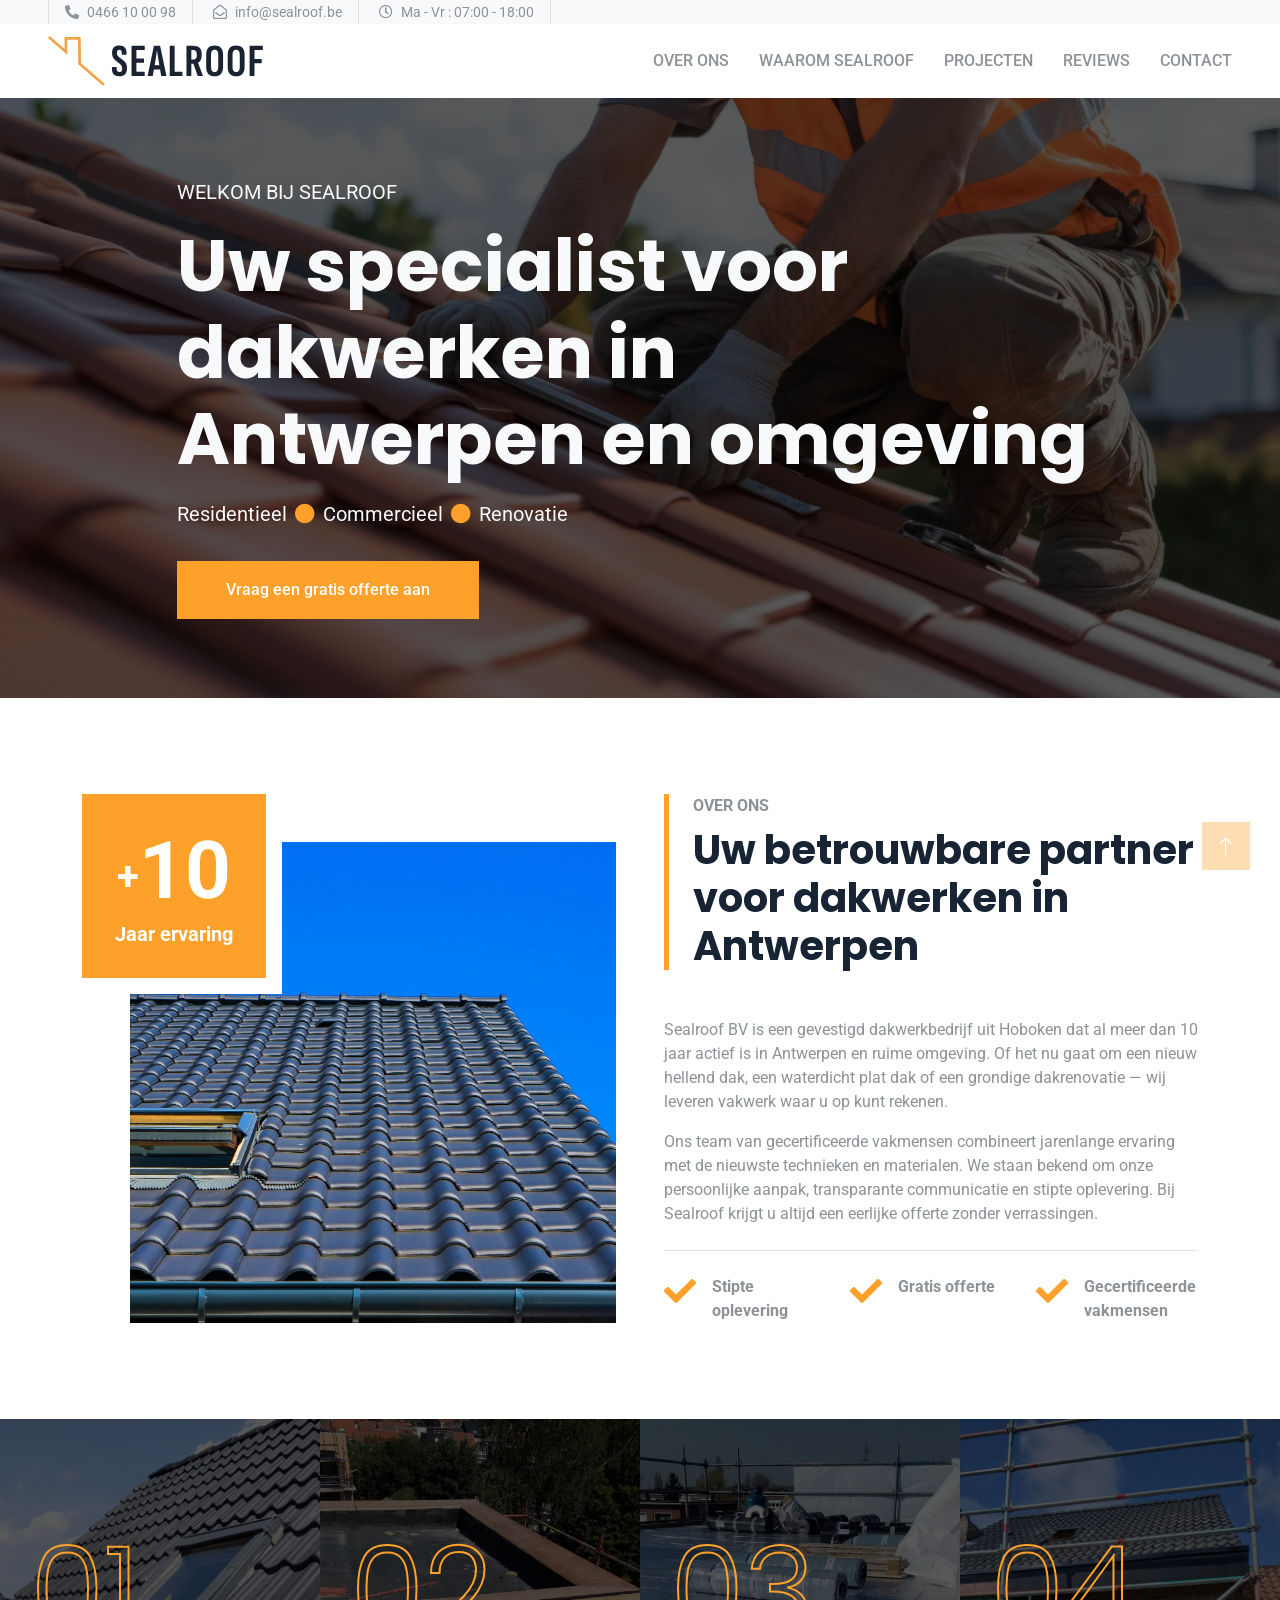
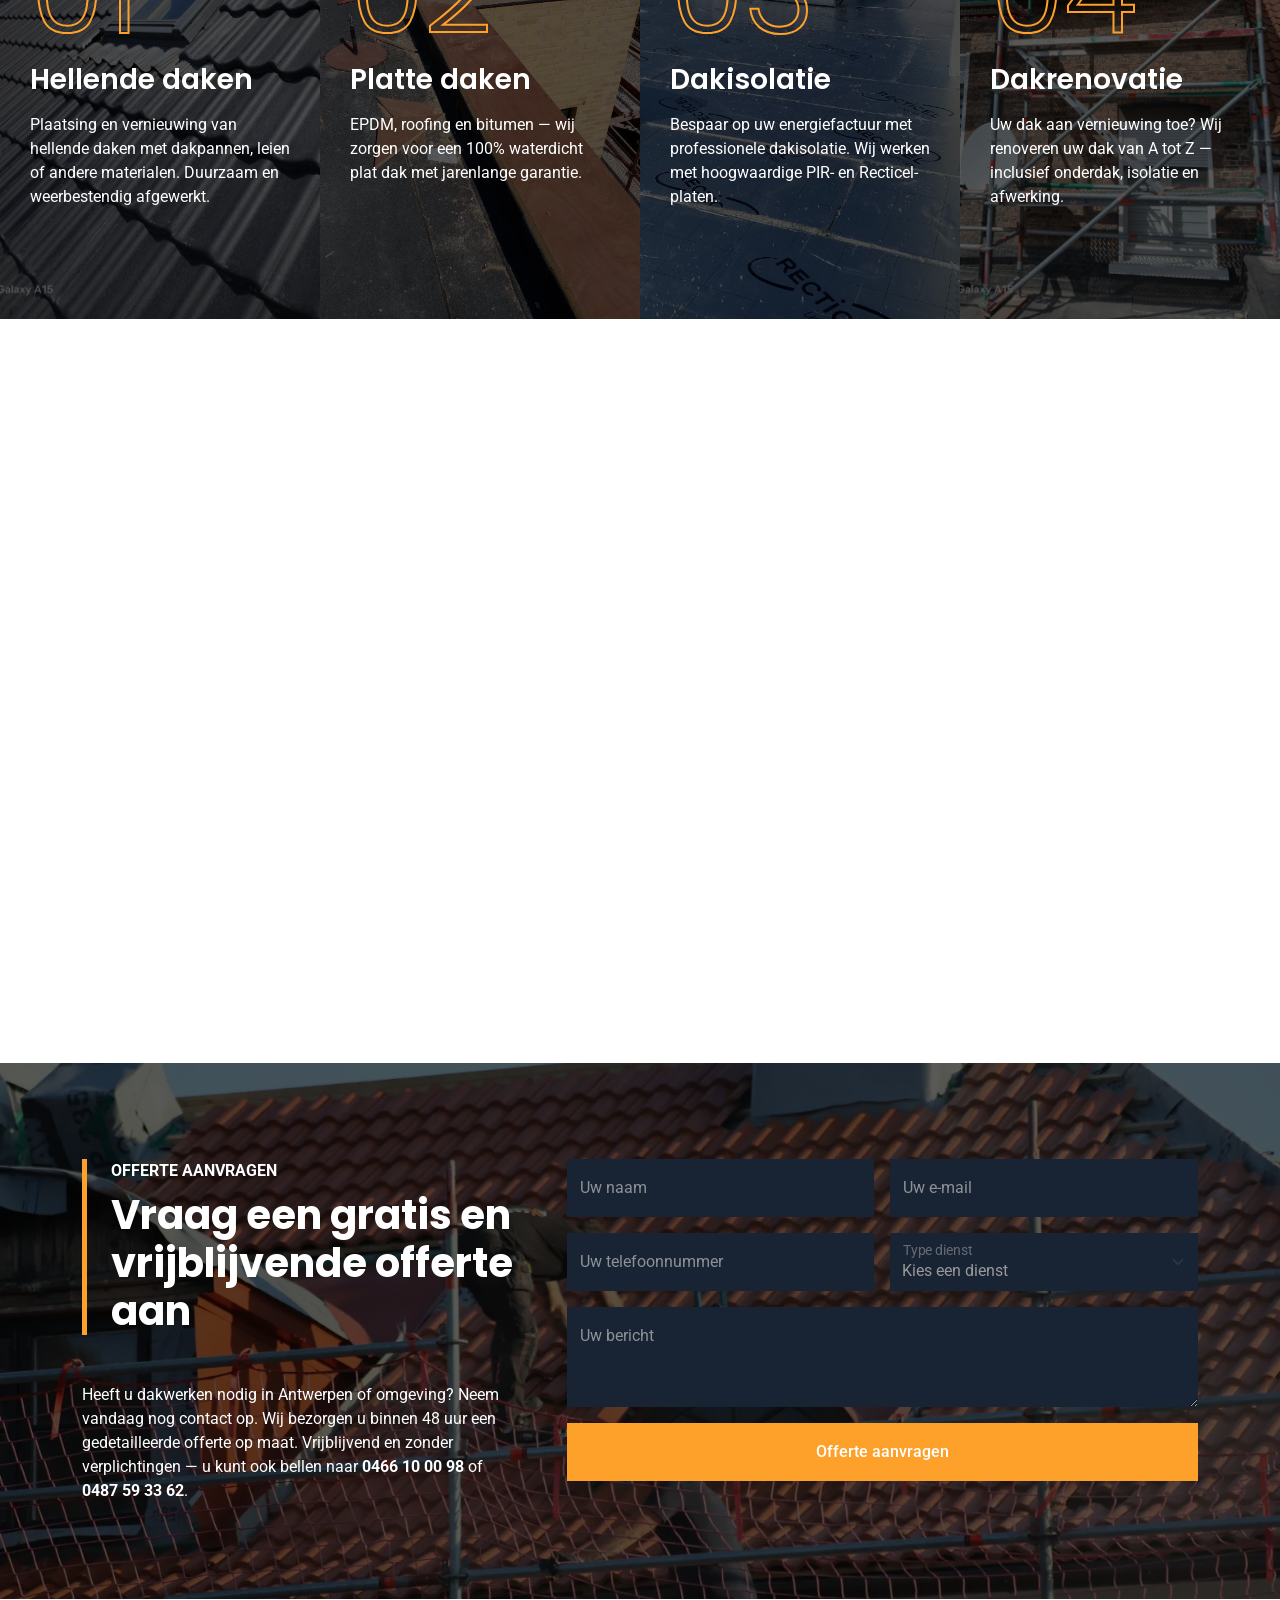
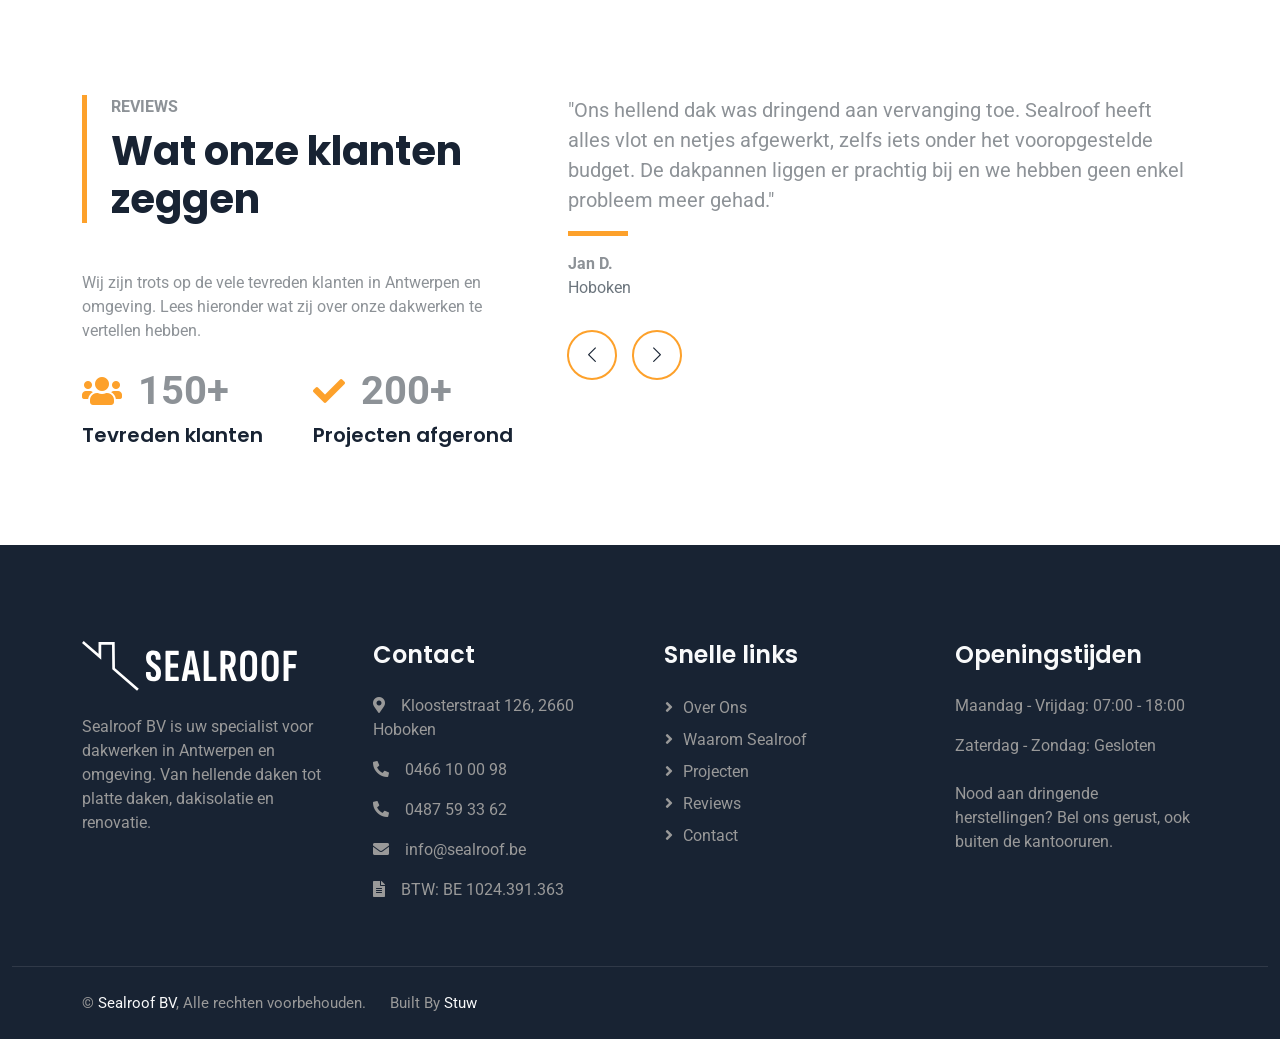
==== commit eb429e0a: "Update index.html" ====
--- a/index.html
+++ b/index.html
@@ -477,7 +477,7 @@
             </p>
           </div>
           <div class="col-lg-7 col-md-6 wow fadeIn" data-wow-delay="0.5s">
-            <form>
+            <form name="contact" netlify>
               <div class="row g-3">
                 <div class="col-sm-6">
                   <div class="form-floating">
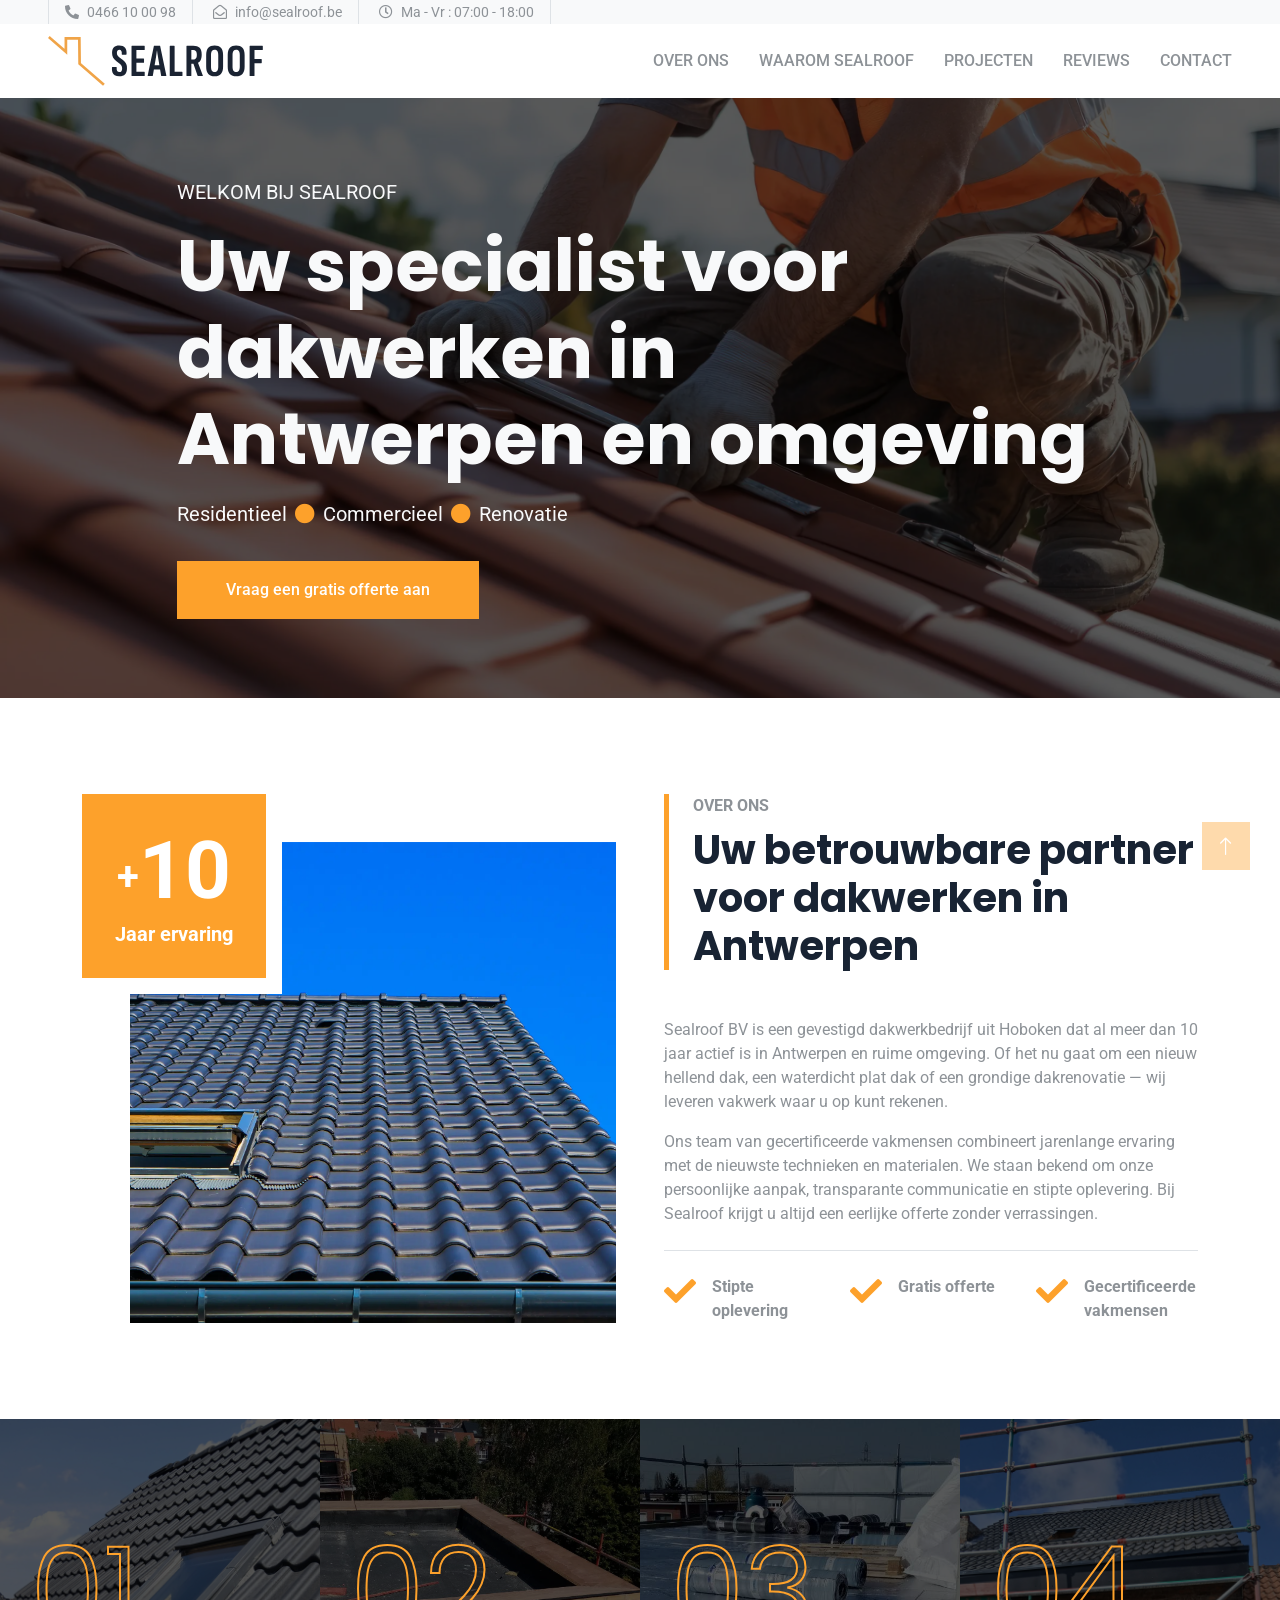
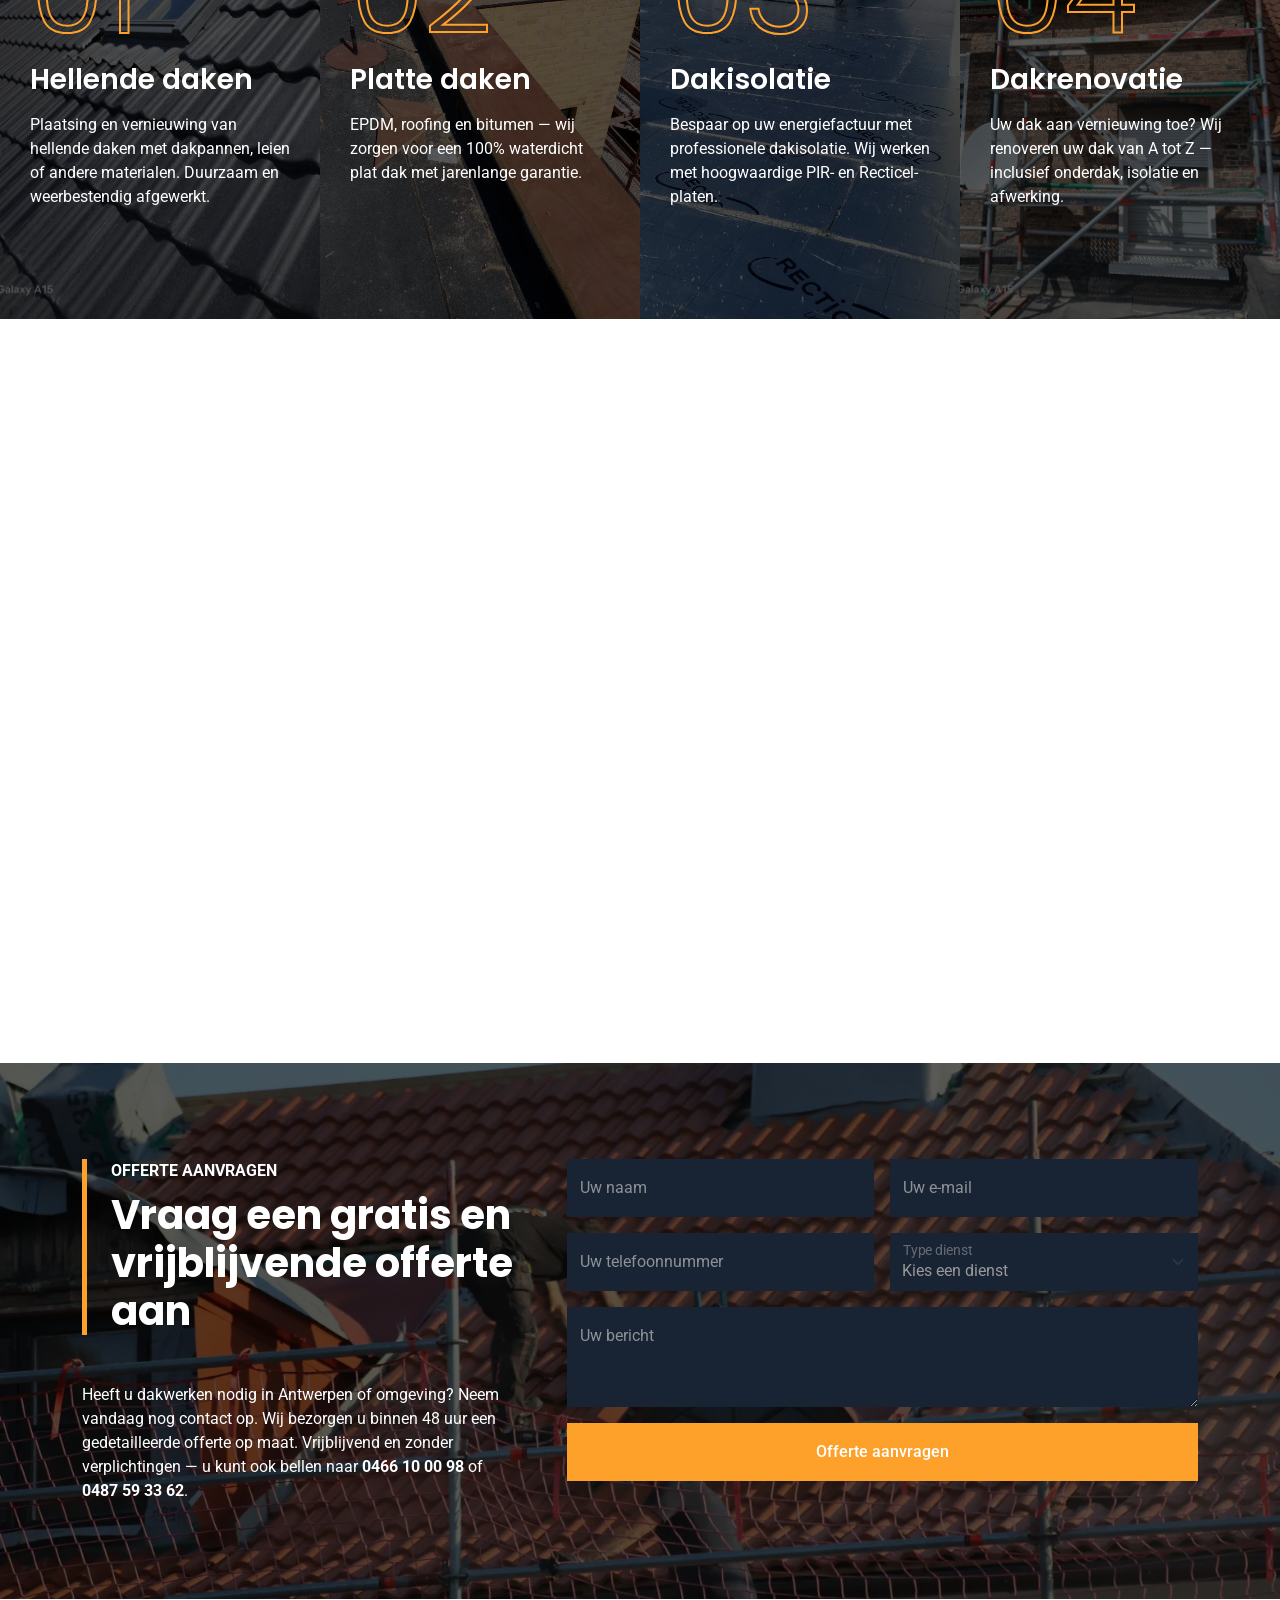
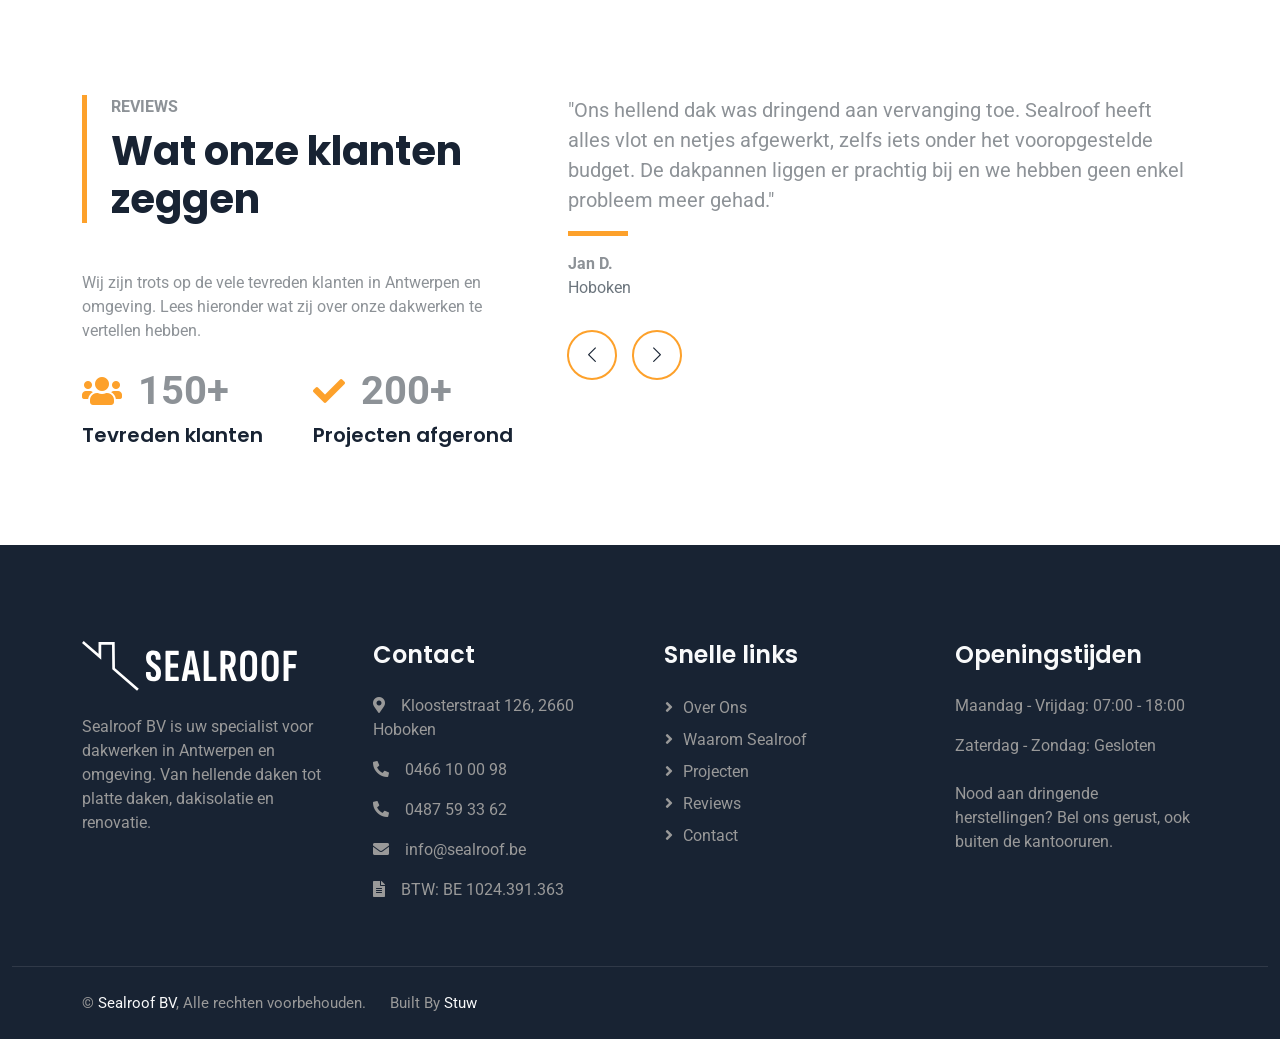
==== commit 46565edb: "Update index.html" ====
--- a/index.html
+++ b/index.html
@@ -485,6 +485,7 @@
                       type="text"
                       class="form-control bg-dark border-0"
                       id="naam"
+                      name="naam"
                       placeholder="Uw naam"
                       required
                     />
@@ -497,6 +498,7 @@
                       type="email"
                       class="form-control bg-dark border-0"
                       id="email"
+                      name="email"
                       placeholder="Uw e-mail"
                       required
                     />
@@ -509,6 +511,7 @@
                       type="tel"
                       class="form-control bg-dark border-0"
                       id="telefoon"
+                      name="telefoon"
                       placeholder="Uw telefoonnummer"
                     />
                     <label for="telefoon">Uw telefoonnummer</label>
@@ -516,7 +519,7 @@
                 </div>
                 <div class="col-sm-6">
                   <div class="form-floating">
-                    <select class="form-select bg-dark border-0" id="dienst">
+                    <select name="dienst" class="form-select bg-dark border-0" id="dienst">
                       <option value="" selected disabled>
                         Kies een dienst
                       </option>
@@ -543,6 +546,7 @@
                       class="form-control bg-dark border-0"
                       placeholder="Uw bericht"
                       id="bericht"
+                      name="bericht"
                       style="height: 100px"
                     ></textarea>
                     <label for="bericht">Uw bericht</label>
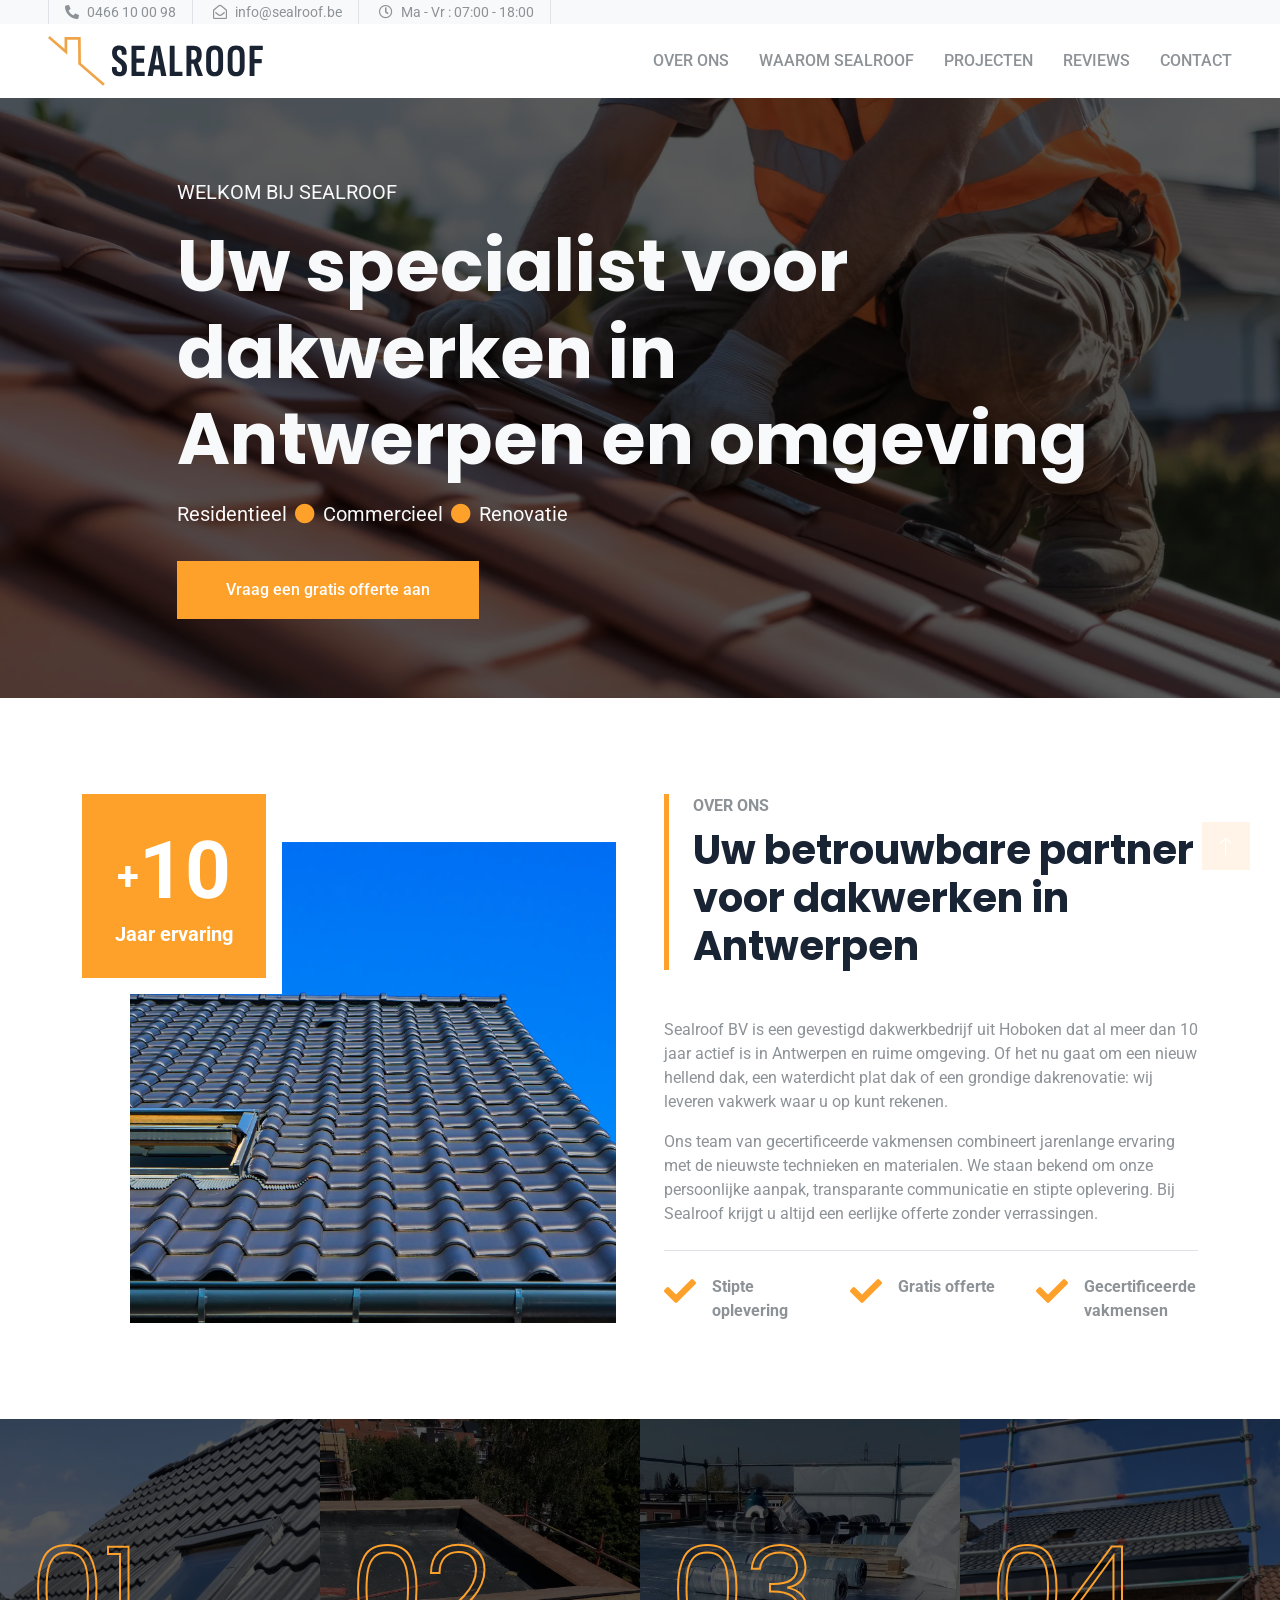
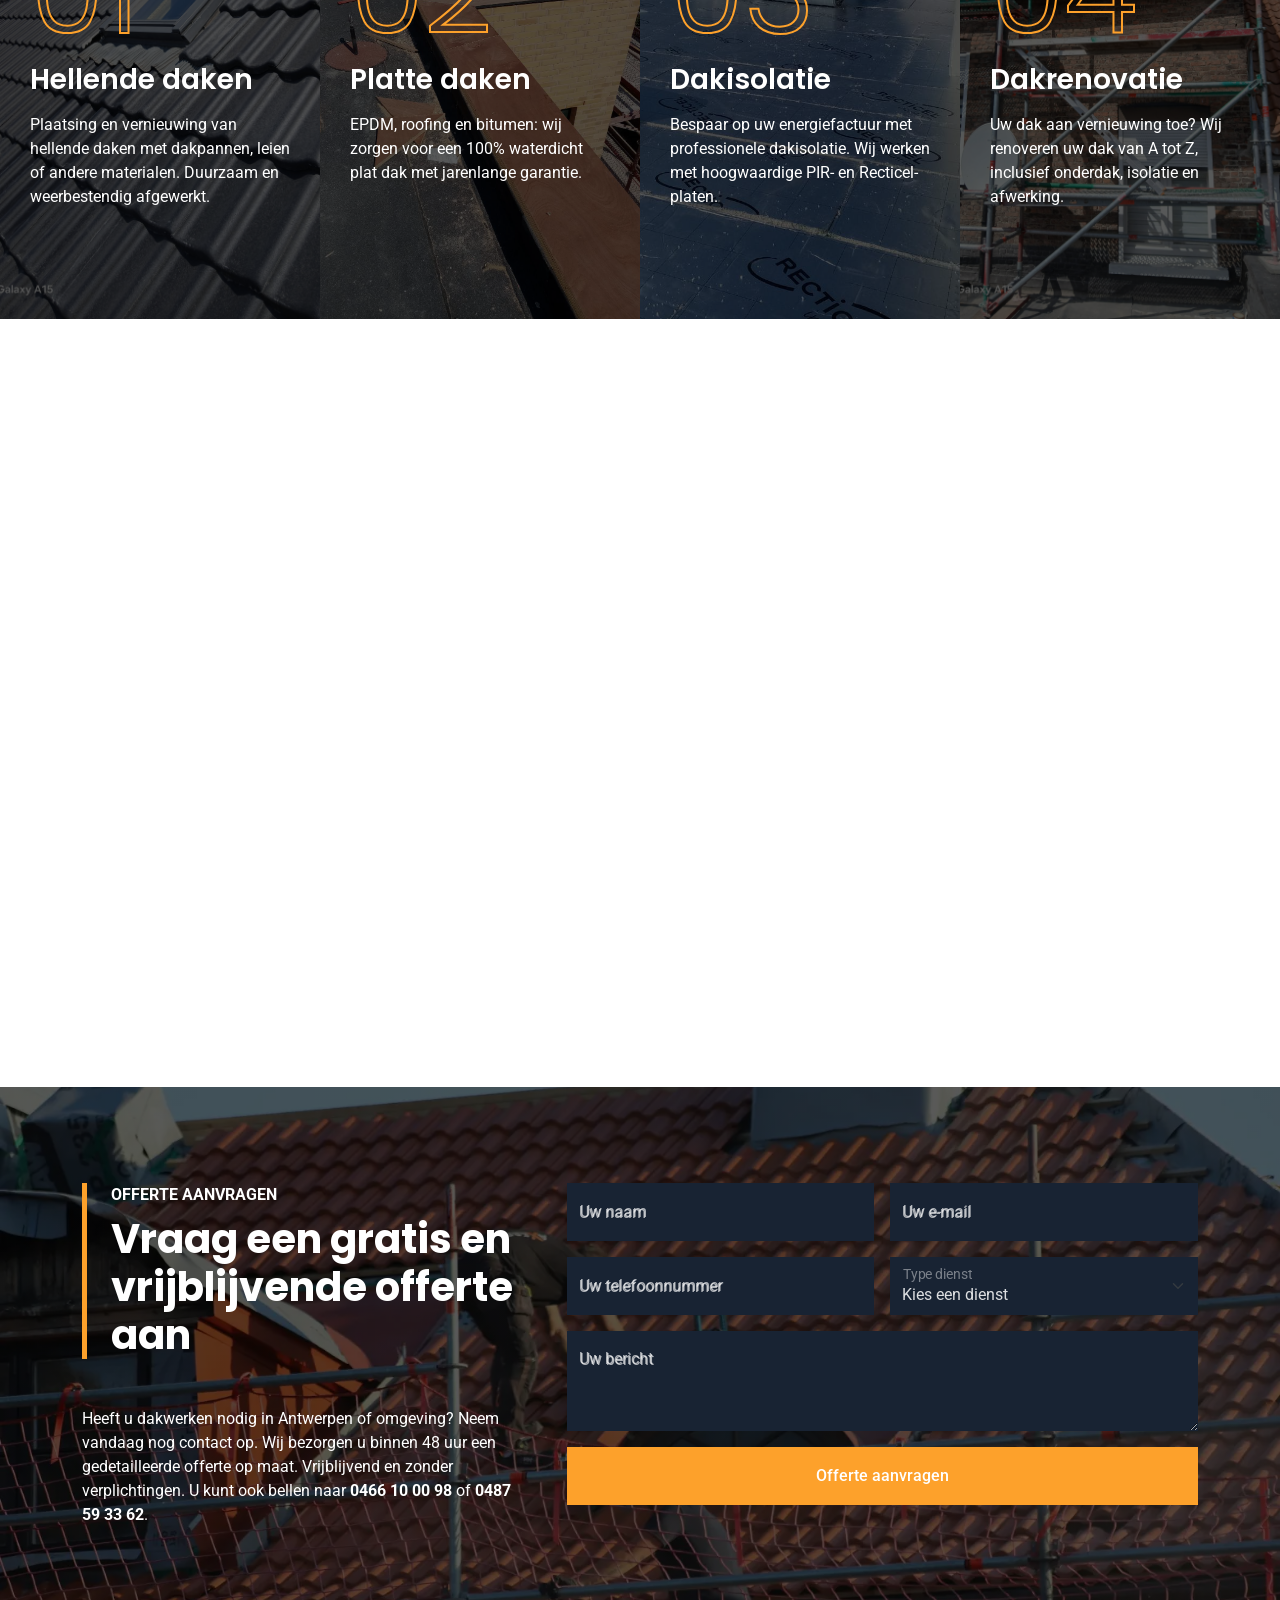
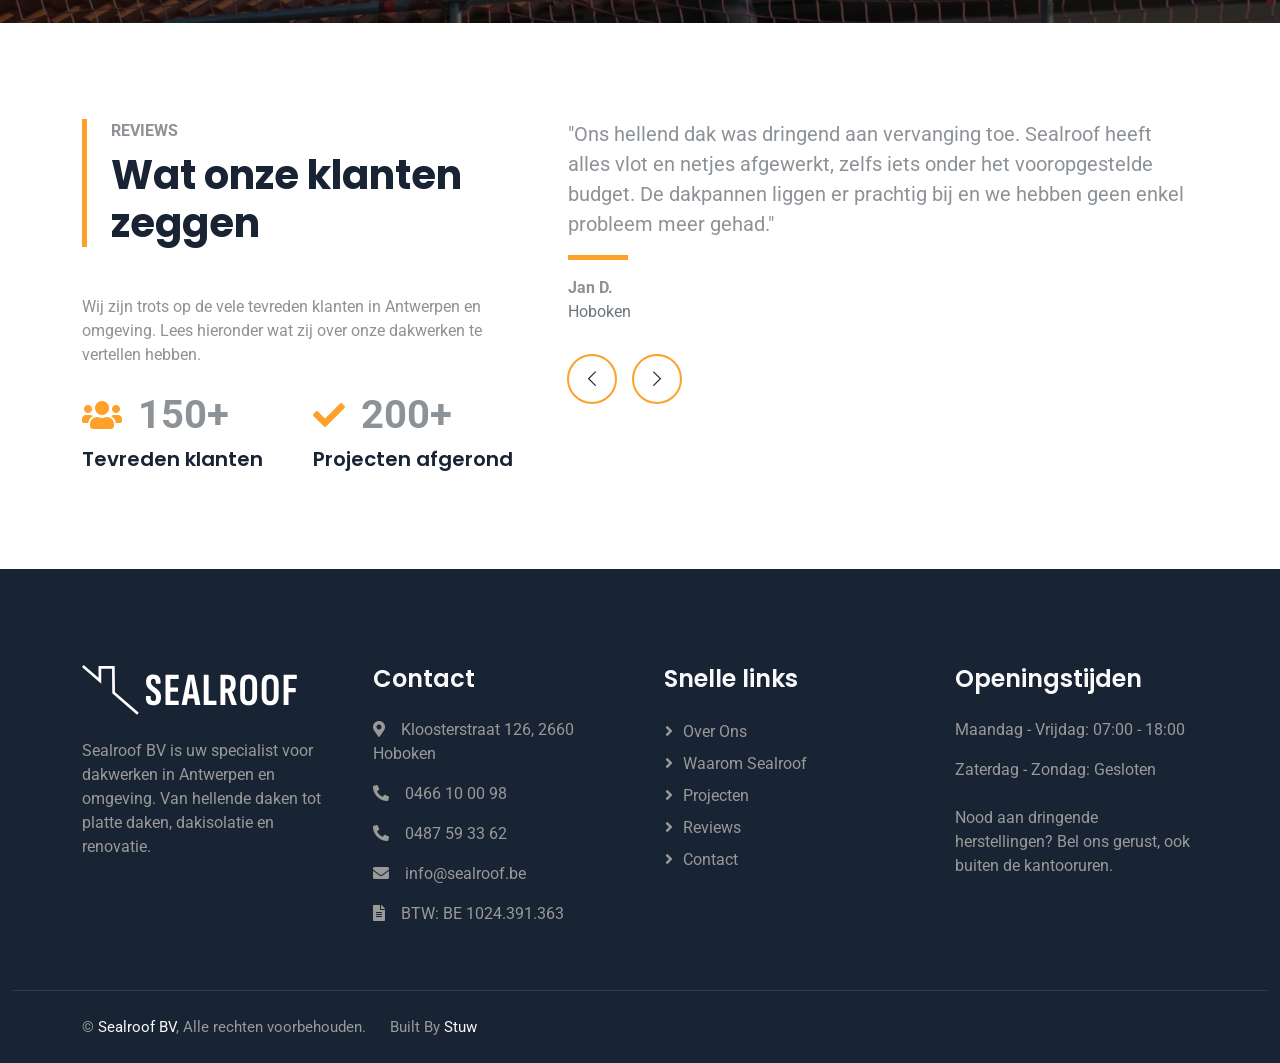
==== commit 91b7ffd6: "update" ====
--- a/index.html
+++ b/index.html
@@ -9,7 +9,7 @@
       name="keywords"
     />
     <meta
-      content="Sealroof BV — uw specialist voor dakwerken in Antwerpen en Hoboken. Hellende daken, platte daken, dakisolatie en dakrenovatie. Vraag een gratis offerte aan."
+      content="Sealroof BV, uw specialist voor dakwerken in Antwerpen en Hoboken. Hellende daken, platte daken, dakisolatie en dakrenovatie. Vraag een gratis offerte aan."
       name="description"
     />
 
@@ -44,16 +44,18 @@
     <!-- Template Stylesheet -->
     <link href="css/style.css" rel="stylesheet" />
 
-    <!-- Structured Data -->
+    <!-- Structured Data: LocalBusiness -->
     <script type="application/ld+json">
       {
         "@context": "https://schema.org",
-        "@type": "LocalBusiness",
+        "@type": ["LocalBusiness", "RoofingContractor"],
         "name": "Sealroof BV",
         "description": "Dakwerkbedrijf gespecialiseerd in hellende daken, platte daken, dakisolatie en dakrenovatie in Antwerpen en omgeving.",
         "url": "https://www.sealroof.be",
         "telephone": "+32466100098",
         "email": "info@sealroof.be",
+        "logo": "https://www.sealroof.be/svg/logo.svg",
+        "image": "https://www.sealroof.be/img/stock/stock-7.webp",
         "address": {
           "@type": "PostalAddress",
           "streetAddress": "Kloosterstraat 126",
@@ -62,12 +64,110 @@
           "addressRegion": "Antwerpen",
           "addressCountry": "BE"
         },
-        "areaServed": {
-          "@type": "City",
-          "name": "Antwerpen"
+        "geo": {
+          "@type": "GeoCoordinates",
+          "latitude": 51.1677,
+          "longitude": 4.3525
         },
-        "openingHours": "Mo-Fr 07:00-18:00",
-        "priceRange": "$$"
+        "areaServed": [
+          { "@type": "City", "name": "Antwerpen" },
+          { "@type": "City", "name": "Hoboken" },
+          { "@type": "City", "name": "Wilrijk" },
+          { "@type": "City", "name": "Berchem" }
+        ],
+        "openingHoursSpecification": {
+          "@type": "OpeningHoursSpecification",
+          "dayOfWeek": ["Monday", "Tuesday", "Wednesday", "Thursday", "Friday"],
+          "opens": "07:00",
+          "closes": "18:00"
+        },
+        "priceRange": "$$",
+        "hasOfferCatalog": {
+          "@type": "OfferCatalog",
+          "name": "Dakwerken diensten",
+          "itemListElement": [
+            {
+              "@type": "Offer",
+              "itemOffered": {
+                "@type": "Service",
+                "name": "Hellende daken",
+                "description": "Plaatsing en vernieuwing van hellende daken met dakpannen, leien of andere materialen."
+              }
+            },
+            {
+              "@type": "Offer",
+              "itemOffered": {
+                "@type": "Service",
+                "name": "Platte daken",
+                "description": "EPDM, roofing en bitumen: 100% waterdicht plat dak met jarenlange garantie."
+              }
+            },
+            {
+              "@type": "Offer",
+              "itemOffered": {
+                "@type": "Service",
+                "name": "Dakisolatie",
+                "description": "Professionele dakisolatie met hoogwaardige PIR- en Recticel-platen."
+              }
+            },
+            {
+              "@type": "Offer",
+              "itemOffered": {
+                "@type": "Service",
+                "name": "Dakrenovatie",
+                "description": "Volledige dakrenovatie van A tot Z, inclusief onderdak, isolatie en afwerking."
+              }
+            }
+          ]
+        },
+        "aggregateRating": {
+          "@type": "AggregateRating",
+          "ratingValue": "5",
+          "bestRating": "5",
+          "ratingCount": "5"
+        },
+        "review": [
+          {
+            "@type": "Review",
+            "author": { "@type": "Person", "name": "Jan D." },
+            "reviewRating": { "@type": "Rating", "ratingValue": "5" },
+            "reviewBody": "Ons hellend dak was dringend aan vervanging toe. Sealroof heeft alles vlot en netjes afgewerkt, zelfs iets onder het vooropgestelde budget."
+          },
+          {
+            "@type": "Review",
+            "author": { "@type": "Person", "name": "Lien V." },
+            "reviewRating": { "@type": "Rating", "ratingValue": "5" },
+            "reviewBody": "Na jaren last van lekkages aan ons plat dak heeft Sealroof een volledig nieuwe EPDM-bedekking geplaatst. Sindsdien geen druppel meer binnen."
+          },
+          {
+            "@type": "Review",
+            "author": { "@type": "Person", "name": "Marc S." },
+            "reviewRating": { "@type": "Rating", "ratingValue": "5" },
+            "reviewBody": "Dakisolatie laten plaatsen door Sealroof en het verschil is meteen merkbaar. Onze verwarmingskosten zijn flink gedaald."
+          },
+          {
+            "@type": "Review",
+            "author": { "@type": "Person", "name": "Sarah M." },
+            "reviewRating": { "@type": "Rating", "ratingValue": "5" },
+            "reviewBody": "Twee Velux-dakramen laten plaatsen op onze zolder. Het team van Sealroof werkte heel precies en proper."
+          },
+          {
+            "@type": "Review",
+            "author": { "@type": "Person", "name": "Koen B." },
+            "reviewRating": { "@type": "Rating", "ratingValue": "5" },
+            "reviewBody": "Het zinkwerk en de dakgoten van onze woning waren helemaal versleten. Sealroof heeft alles vakkundig vernieuwd."
+          }
+        ]
+      }
+    </script>
+
+    <!-- Structured Data: WebSite -->
+    <script type="application/ld+json">
+      {
+        "@context": "https://schema.org",
+        "@type": "WebSite",
+        "name": "Sealroof BV",
+        "url": "https://www.sealroof.be"
       }
     </script>
   </head>
@@ -124,7 +224,7 @@
       <a href="#" class="navbar-brand d-flex align-items-center">
         <img
           src="svg/logo.svg"
-          alt="Sealroof BV — dakwerken Antwerpen"
+          alt="Sealroof BV dakwerken Antwerpen"
           style="height: 50px"
         />
       </a>
@@ -235,7 +335,7 @@
                 Sealroof BV is een gevestigd dakwerkbedrijf uit Hoboken dat al
                 meer dan 10 jaar actief is in Antwerpen en ruime omgeving. Of
                 het nu gaat om een nieuw hellend dak, een waterdicht plat dak of
-                een grondige dakrenovatie — wij leveren vakwerk waar u op kunt
+                een grondige dakrenovatie: wij leveren vakwerk waar u op kunt
                 rekenen.
               </p>
               <p class="mb-4">
@@ -305,7 +405,7 @@
               <span class="display-1">02</span>
               <h3 class="text-white mb-3">Platte daken</h3>
               <p class="text-white">
-                EPDM, roofing en bitumen — wij zorgen voor een 100% waterdicht
+                EPDM, roofing en bitumen: wij zorgen voor een 100% waterdicht
                 plat dak met jarenlange garantie.
               </p>
             </div>
@@ -339,7 +439,7 @@
               <span class="display-1">04</span>
               <h3 class="text-white mb-3">Dakrenovatie</h3>
               <p class="text-white">
-                Uw dak aan vernieuwing toe? Wij renoveren uw dak van A tot Z —
+                Uw dak aan vernieuwing toe? Wij renoveren uw dak van A tot Z,
                 inclusief onderdak, isolatie en afwerking.
               </p>
             </div>
@@ -376,7 +476,7 @@
                   <span class="fw-bold">Breed dienstenaanbod</span>
                 </div>
                 <span
-                  >Van hellende daken tot dakisolatie en zinkwerk — alles onder
+                  >Van hellende daken tot dakisolatie en zinkwerk: alles onder
                   één dak.</span
                 >
               </div>
@@ -412,7 +512,7 @@
                   <span class="fw-bold">Scherpe en transparante prijzen</span>
                 </div>
                 <span
-                  >Eerlijke offertes zonder verrassingen — u weet altijd waar u
+                  >Eerlijke offertes zonder verrassingen: u weet altijd waar u
                   aan toe bent.</span
                 >
               </div>
@@ -471,7 +571,7 @@
             <p class="text-white mb-0">
               Heeft u dakwerken nodig in Antwerpen of omgeving? Neem vandaag nog
               contact op. Wij bezorgen u binnen 48 uur een gedetailleerde
-              offerte op maat. Vrijblijvend en zonder verplichtingen — u kunt
+              offerte op maat. Vrijblijvend en zonder verplichtingen. U kunt
               ook bellen naar <strong>0466 10 00 98</strong> of
               <strong>0487 59 33 62</strong>.
             </p>
--- a/css/style.css
+++ b/css/style.css
@@ -311,6 +311,16 @@
     background-size: cover;
 }
 
+.appointment .form-control,
+.appointment .form-select {
+    color: rgba(255, 255, 255, 0.85) !important;
+}
+
+.appointment .form-control::placeholder,
+.appointment .form-floating label {
+    color: rgba(255, 255, 255, 0.65);
+}
+
 
 /*** Team ***/
 .team-text {
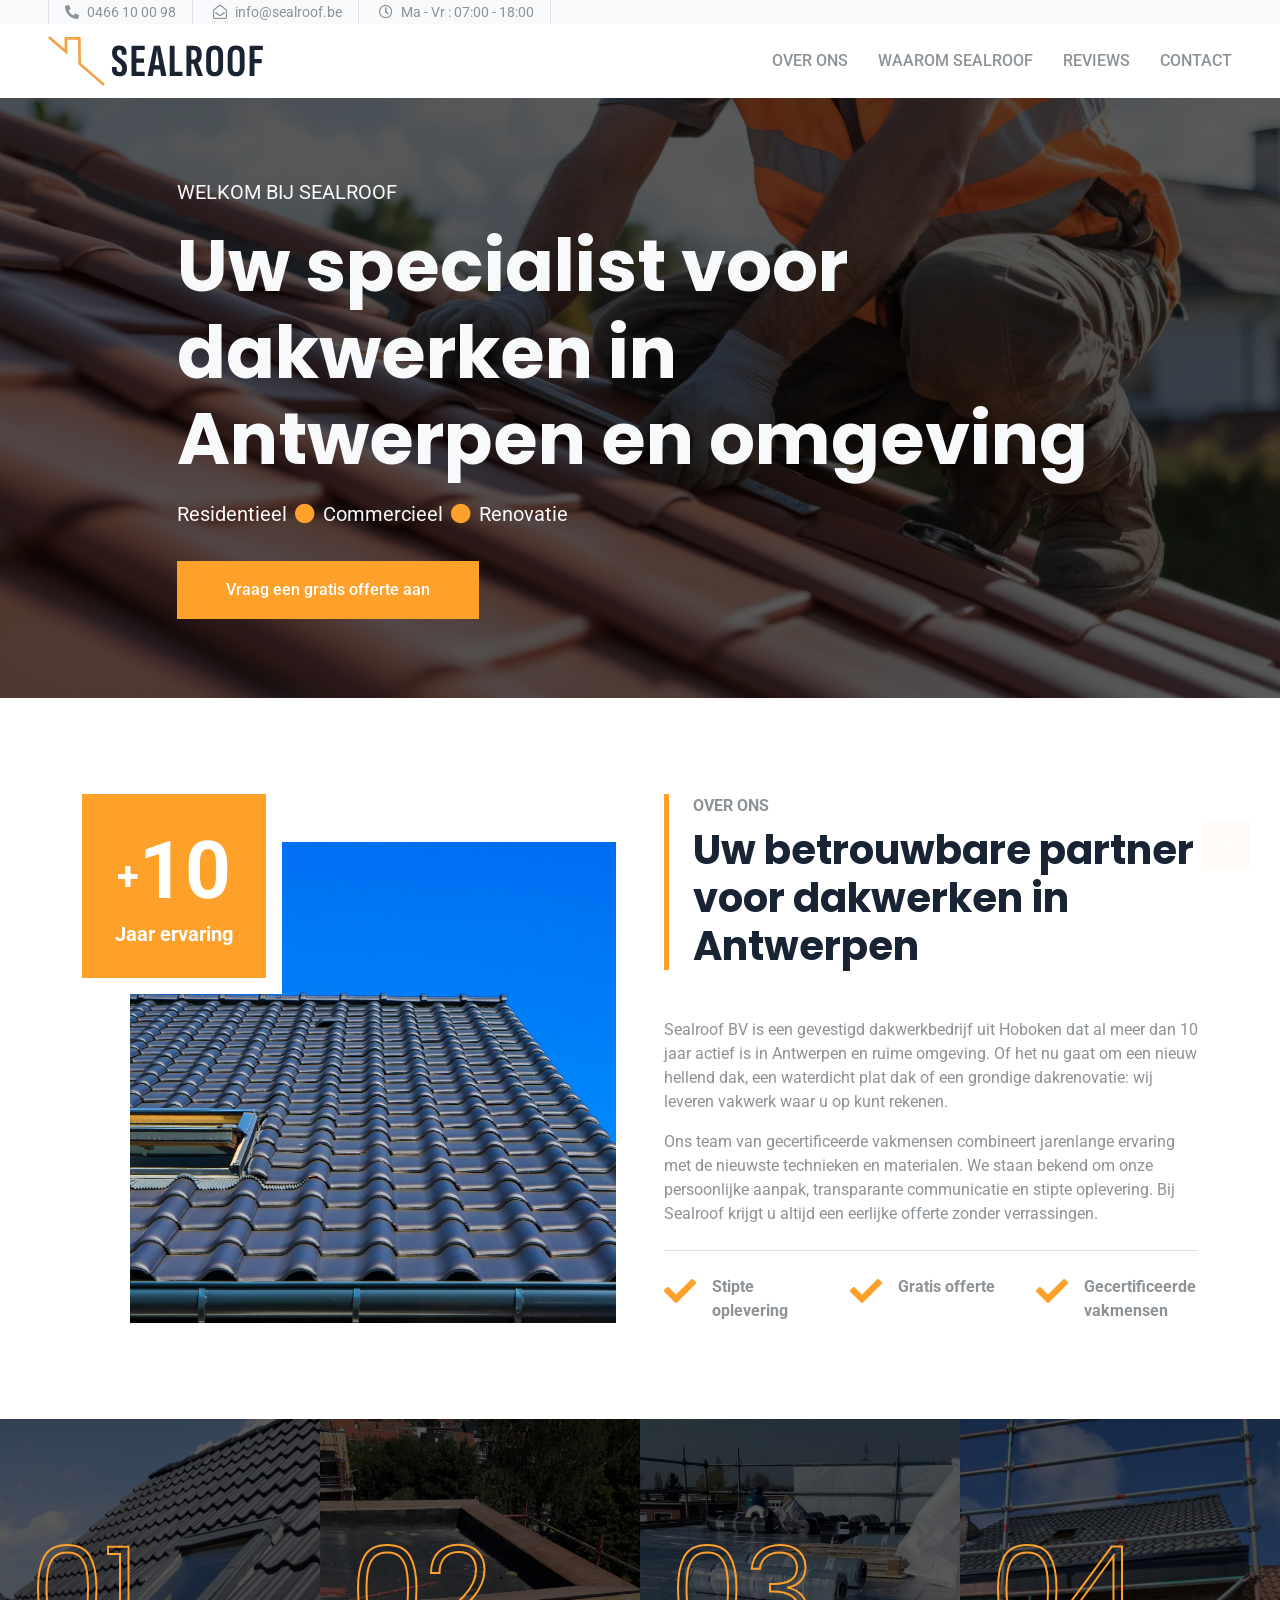
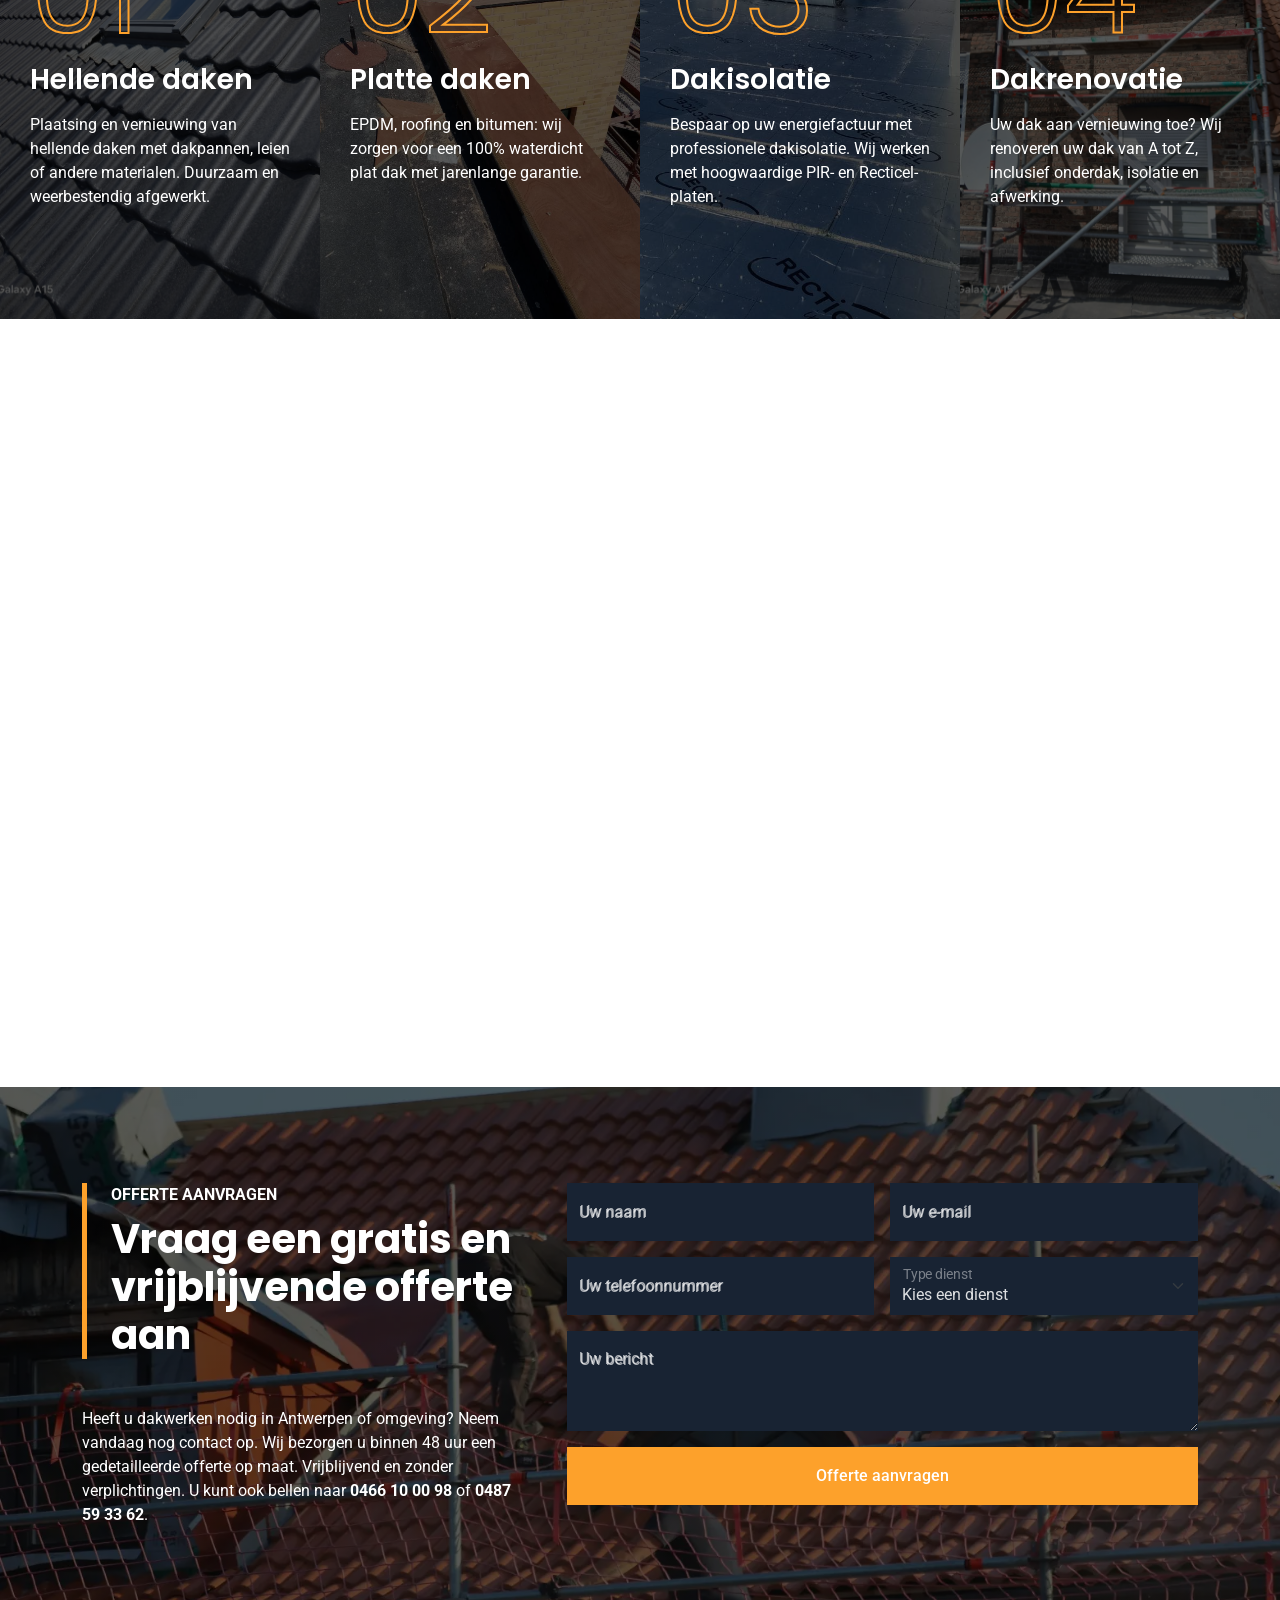
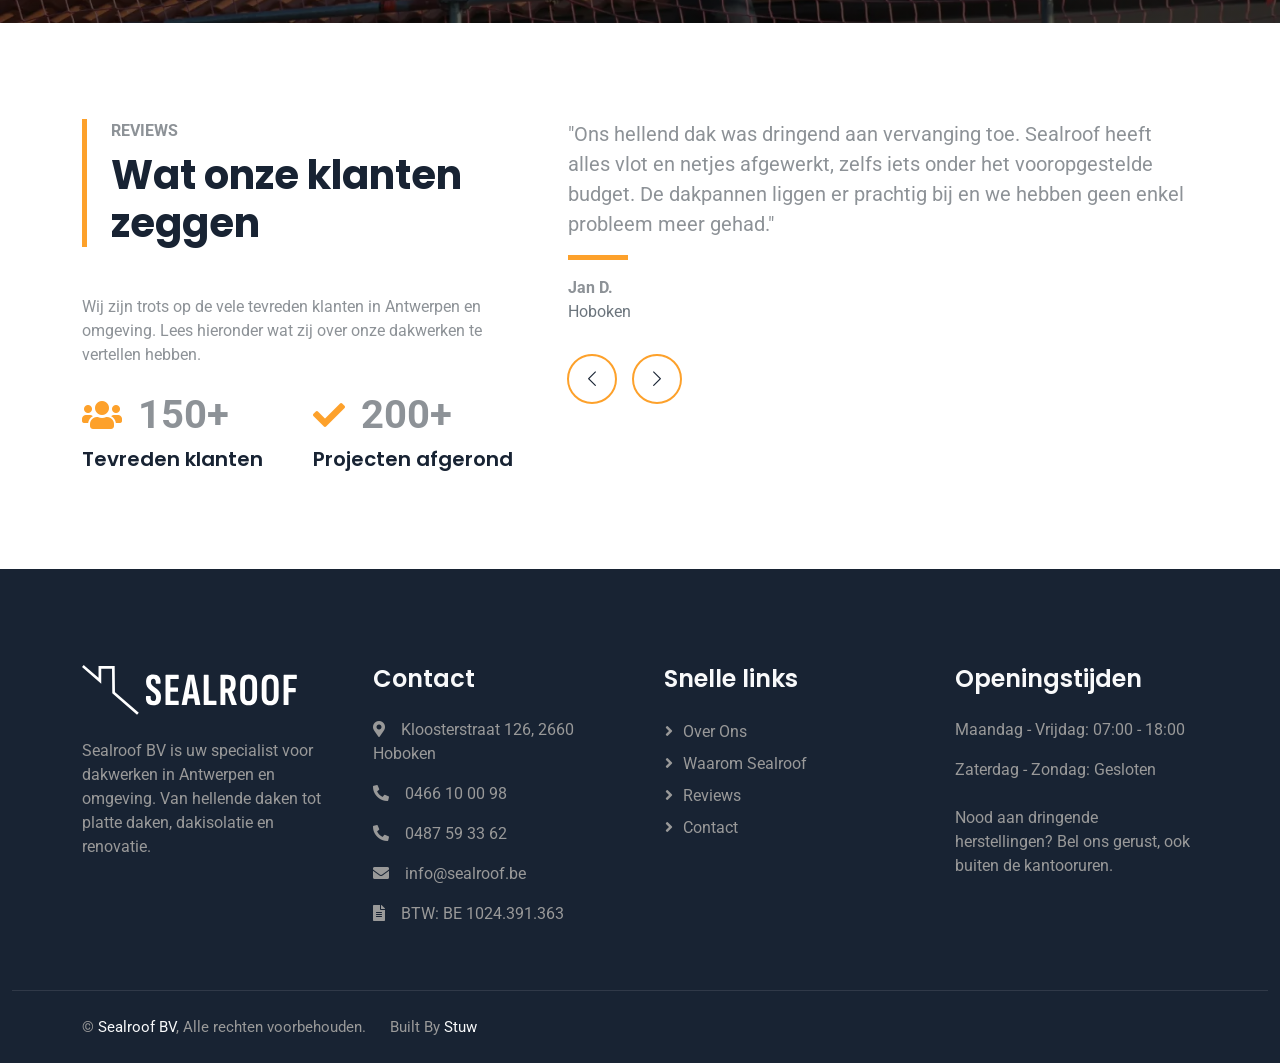
==== commit ba3f592f: "Fix nav" ====
--- a/index.html
+++ b/index.html
@@ -242,7 +242,6 @@
           <a href="#waarom-sealroof" class="nav-item nav-link"
             >Waarom Sealroof</a
           >
-          <a href="#projecten" class="nav-item nav-link">Projecten</a>
           <a href="#reviews" class="nav-item nav-link">Reviews</a>
           <a href="#contact" class="nav-item nav-link">Contact</a>
         </div>
@@ -822,7 +821,6 @@
             <h4 class="text-light mb-4">Snelle links</h4>
             <a class="btn btn-link" href="#over-ons">Over ons</a>
             <a class="btn btn-link" href="#waarom-sealroof">Waarom Sealroof</a>
-            <a class="btn btn-link" href="#projecten">Projecten</a>
             <a class="btn btn-link" href="#reviews">Reviews</a>
             <a class="btn btn-link" href="#contact">Contact</a>
           </div>
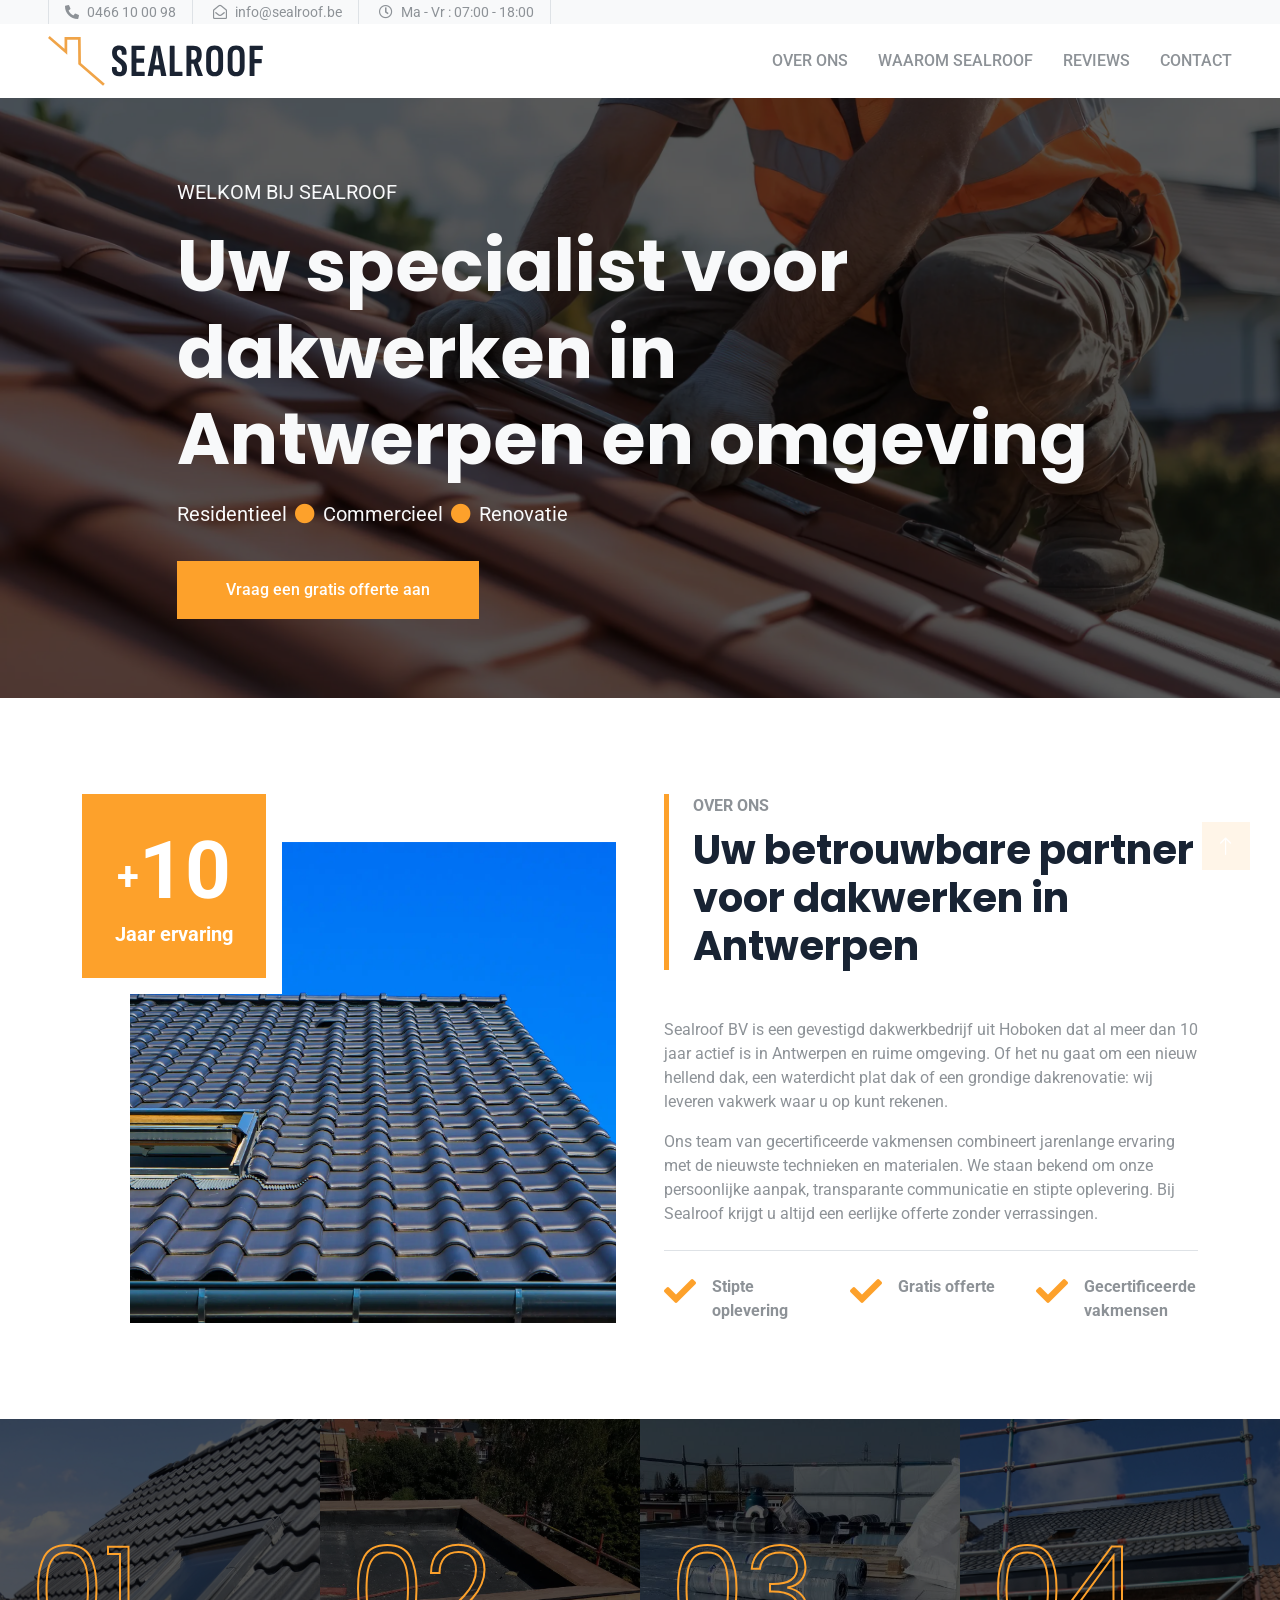
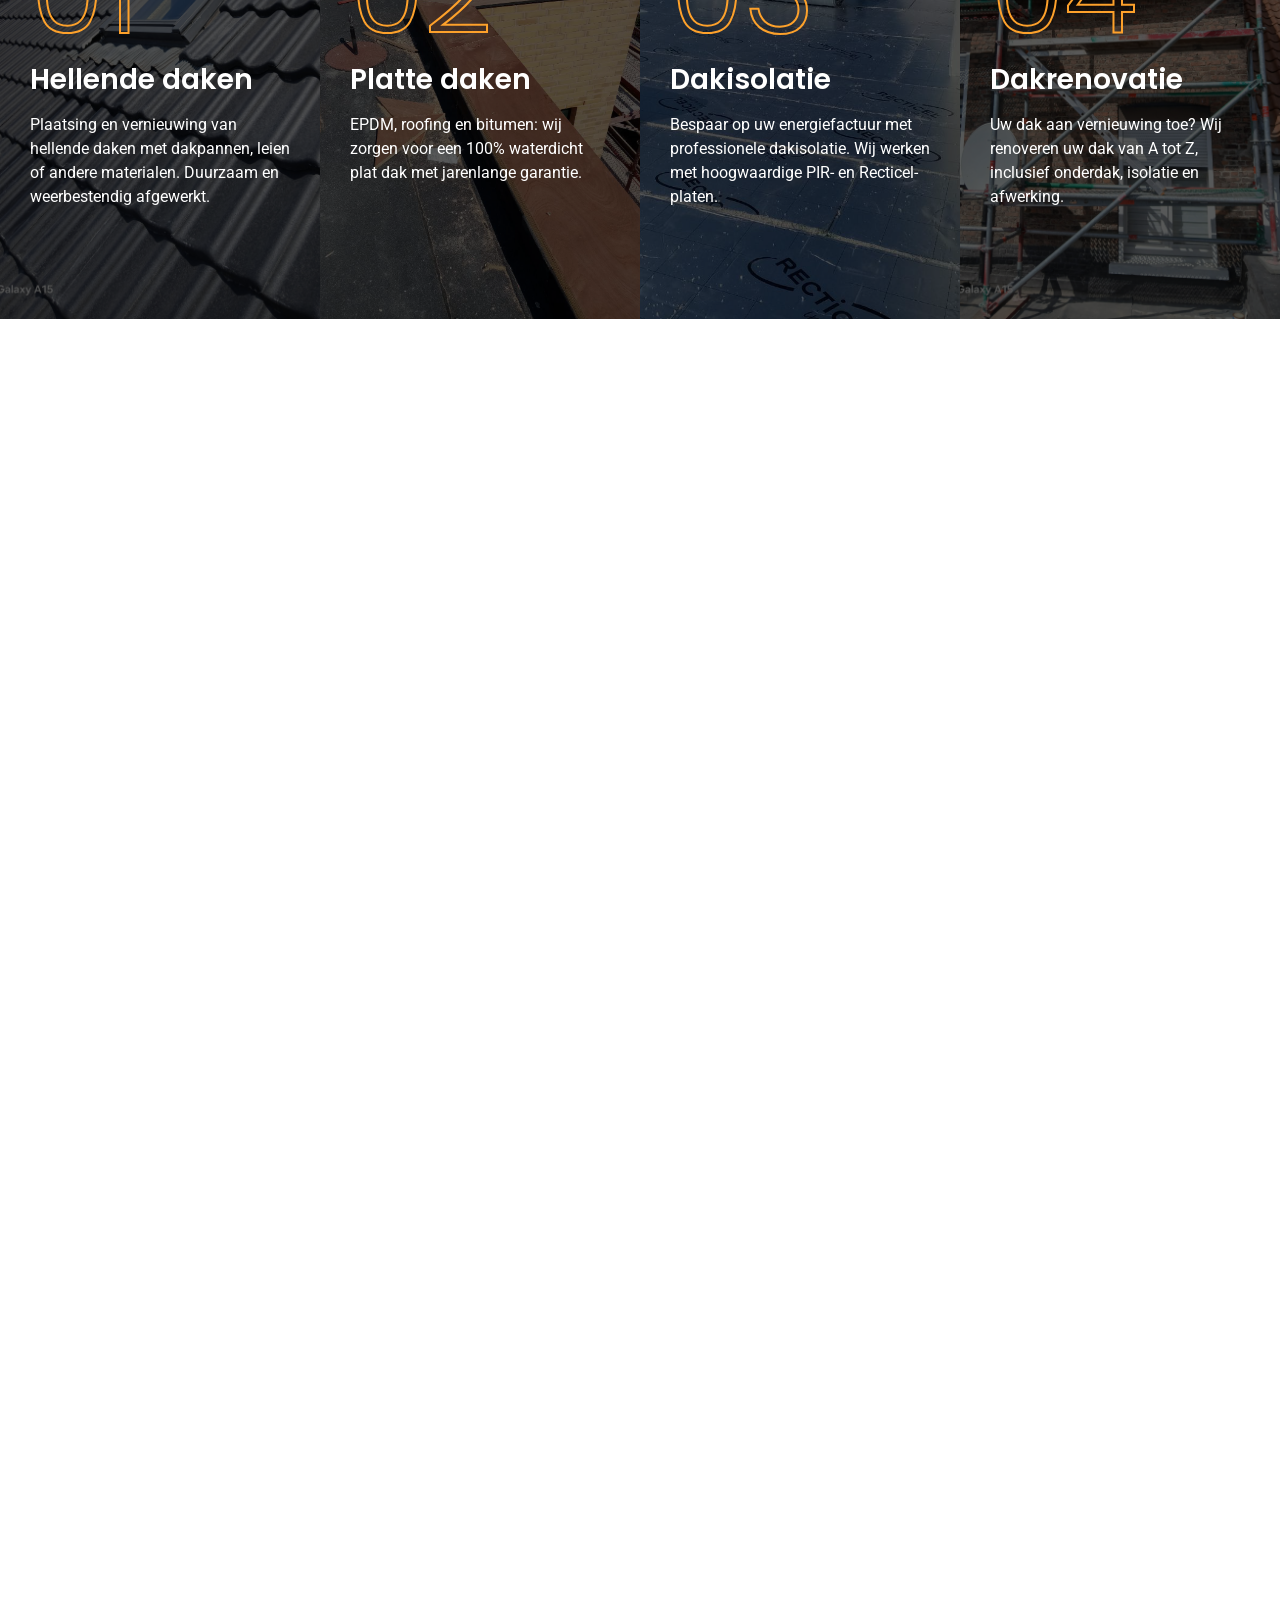
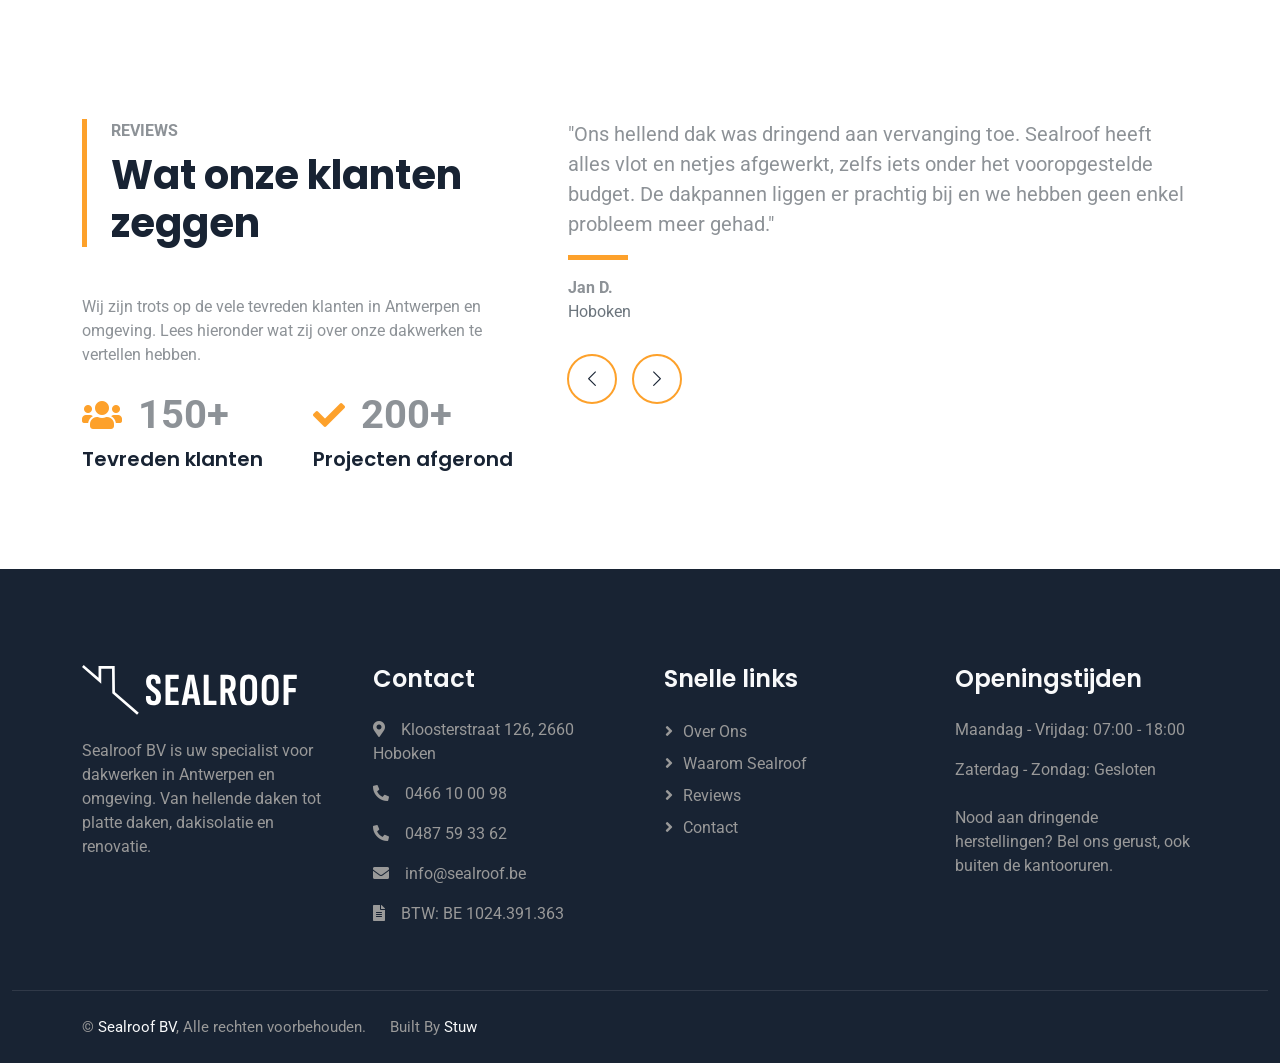
==== commit e1849760: "Update index.html" ====
--- a/index.html
+++ b/index.html
@@ -12,6 +12,15 @@
       content="Sealroof BV, uw specialist voor dakwerken in Antwerpen en Hoboken. Hellende daken, platte daken, dakisolatie en dakrenovatie. Vraag een gratis offerte aan."
       name="description"
     />
+
+    <!-- Open Graph / Social sharing -->
+    <meta property="og:type" content="website" />
+    <meta property="og:url" content="https://www.sealroof.be/" />
+    <meta property="og:title" content="Dakwerken Antwerpen & Hoboken | Sealroof BV" />
+    <meta property="og:description" content="Sealroof BV, uw specialist voor dakwerken in Antwerpen en Hoboken. Hellende daken, platte daken, dakisolatie en dakrenovatie. Vraag een gratis offerte aan." />
+    <meta property="og:image" content="https://www.sealroof.be/img/sealroof/hero.webp" />
+    <meta name="twitter:card" content="summary_large_image" />
+    <meta name="twitter:image" content="https://www.sealroof.be/img/sealroof/hero.webp" />
 
     <!-- Favicon -->
     <link rel="icon" type="image/svg+xml" href="svg/favicon.svg" />
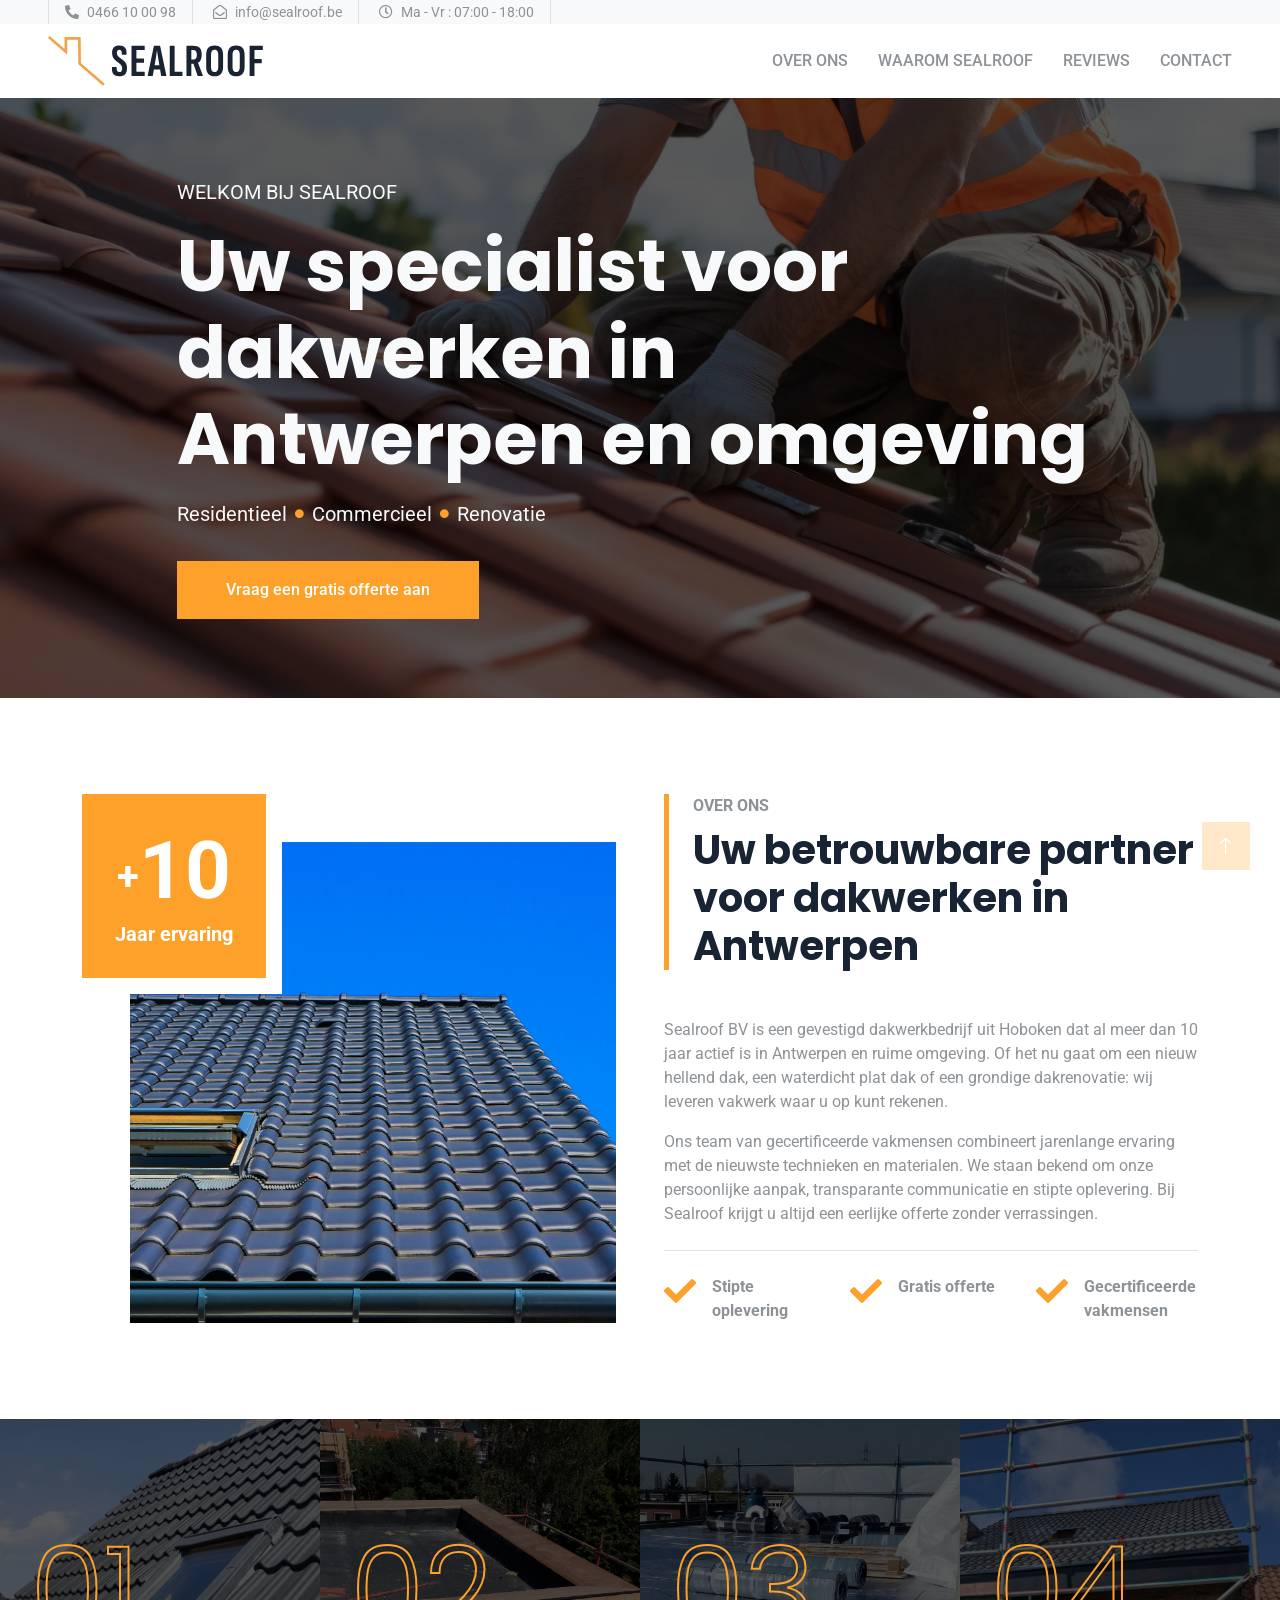
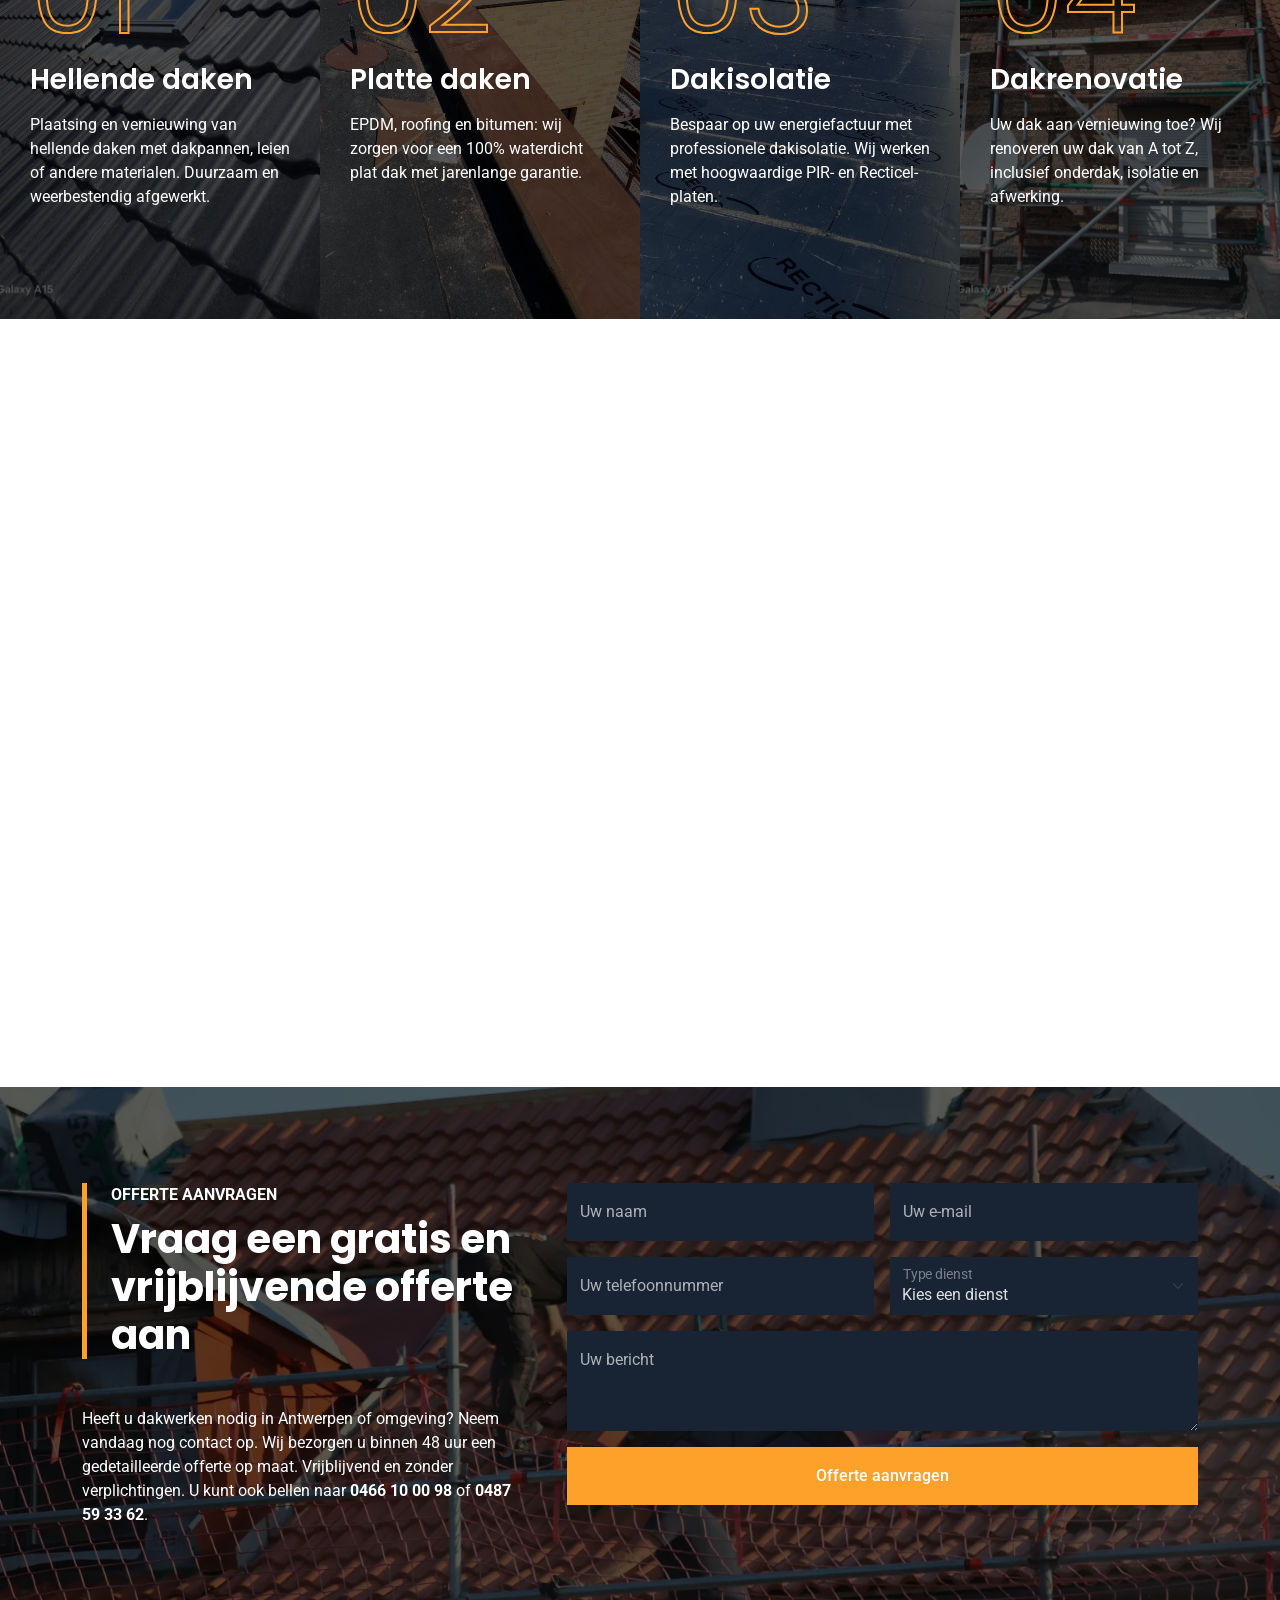
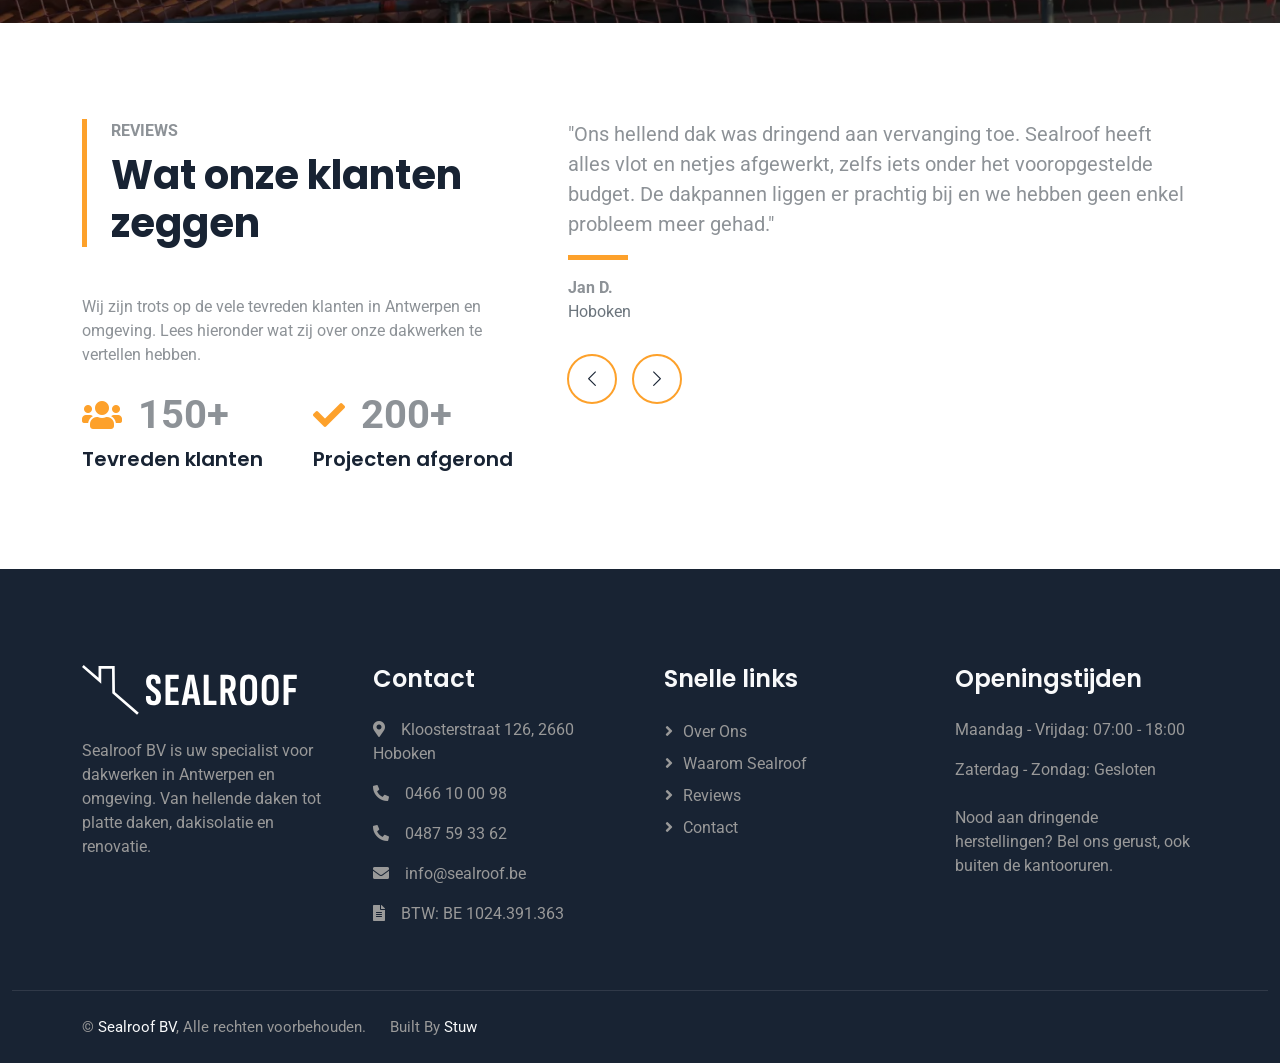
==== commit 7c9341d2: "Update sealroof" ====
--- a/index.html
+++ b/index.html
@@ -21,6 +21,10 @@
     <meta property="og:image" content="https://www.sealroof.be/img/sealroof/hero.webp" />
     <meta name="twitter:card" content="summary_large_image" />
     <meta name="twitter:image" content="https://www.sealroof.be/img/sealroof/hero.webp" />
+
+    <!-- Canonical & Robots -->
+    <link rel="canonical" href="https://www.sealroof.be/" />
+    <meta name="robots" content="index, follow" />
 
     <!-- Favicon -->
     <link rel="icon" type="image/svg+xml" href="svg/favicon.svg" />
@@ -594,7 +598,7 @@
                       class="form-control bg-dark border-0"
                       id="naam"
                       name="naam"
-                      placeholder="Uw naam"
+                      placeholder=" "
                       required
                     />
                     <label for="naam">Uw naam</label>
@@ -607,7 +611,7 @@
                       class="form-control bg-dark border-0"
                       id="email"
                       name="email"
-                      placeholder="Uw e-mail"
+                      placeholder=" "
                       required
                     />
                     <label for="email">Uw e-mail</label>
@@ -620,7 +624,7 @@
                       class="form-control bg-dark border-0"
                       id="telefoon"
                       name="telefoon"
-                      placeholder="Uw telefoonnummer"
+                      placeholder=" "
                     />
                     <label for="telefoon">Uw telefoonnummer</label>
                   </div>
@@ -652,7 +656,7 @@
                   <div class="form-floating">
                     <textarea
                       class="form-control bg-dark border-0"
-                      placeholder="Uw bericht"
+                      placeholder=" "
                       id="bericht"
                       name="bericht"
                       style="height: 100px"
--- a/css/style.css
+++ b/css/style.css
@@ -156,11 +156,17 @@
     border-radius: 50px;
 }
 
+.carousel-caption .breadcrumb-item {
+    display: flex;
+    align-items: center;
+}
+
 .carousel-caption .breadcrumb-item+.breadcrumb-item::before {
     content: "\f111";
     font-family: "Font Awesome 5 Free";
     font-weight: 900;
     color: var(--primary);
+    font-size: 0.45em;
 }
 
 @media (max-width: 767px) {
